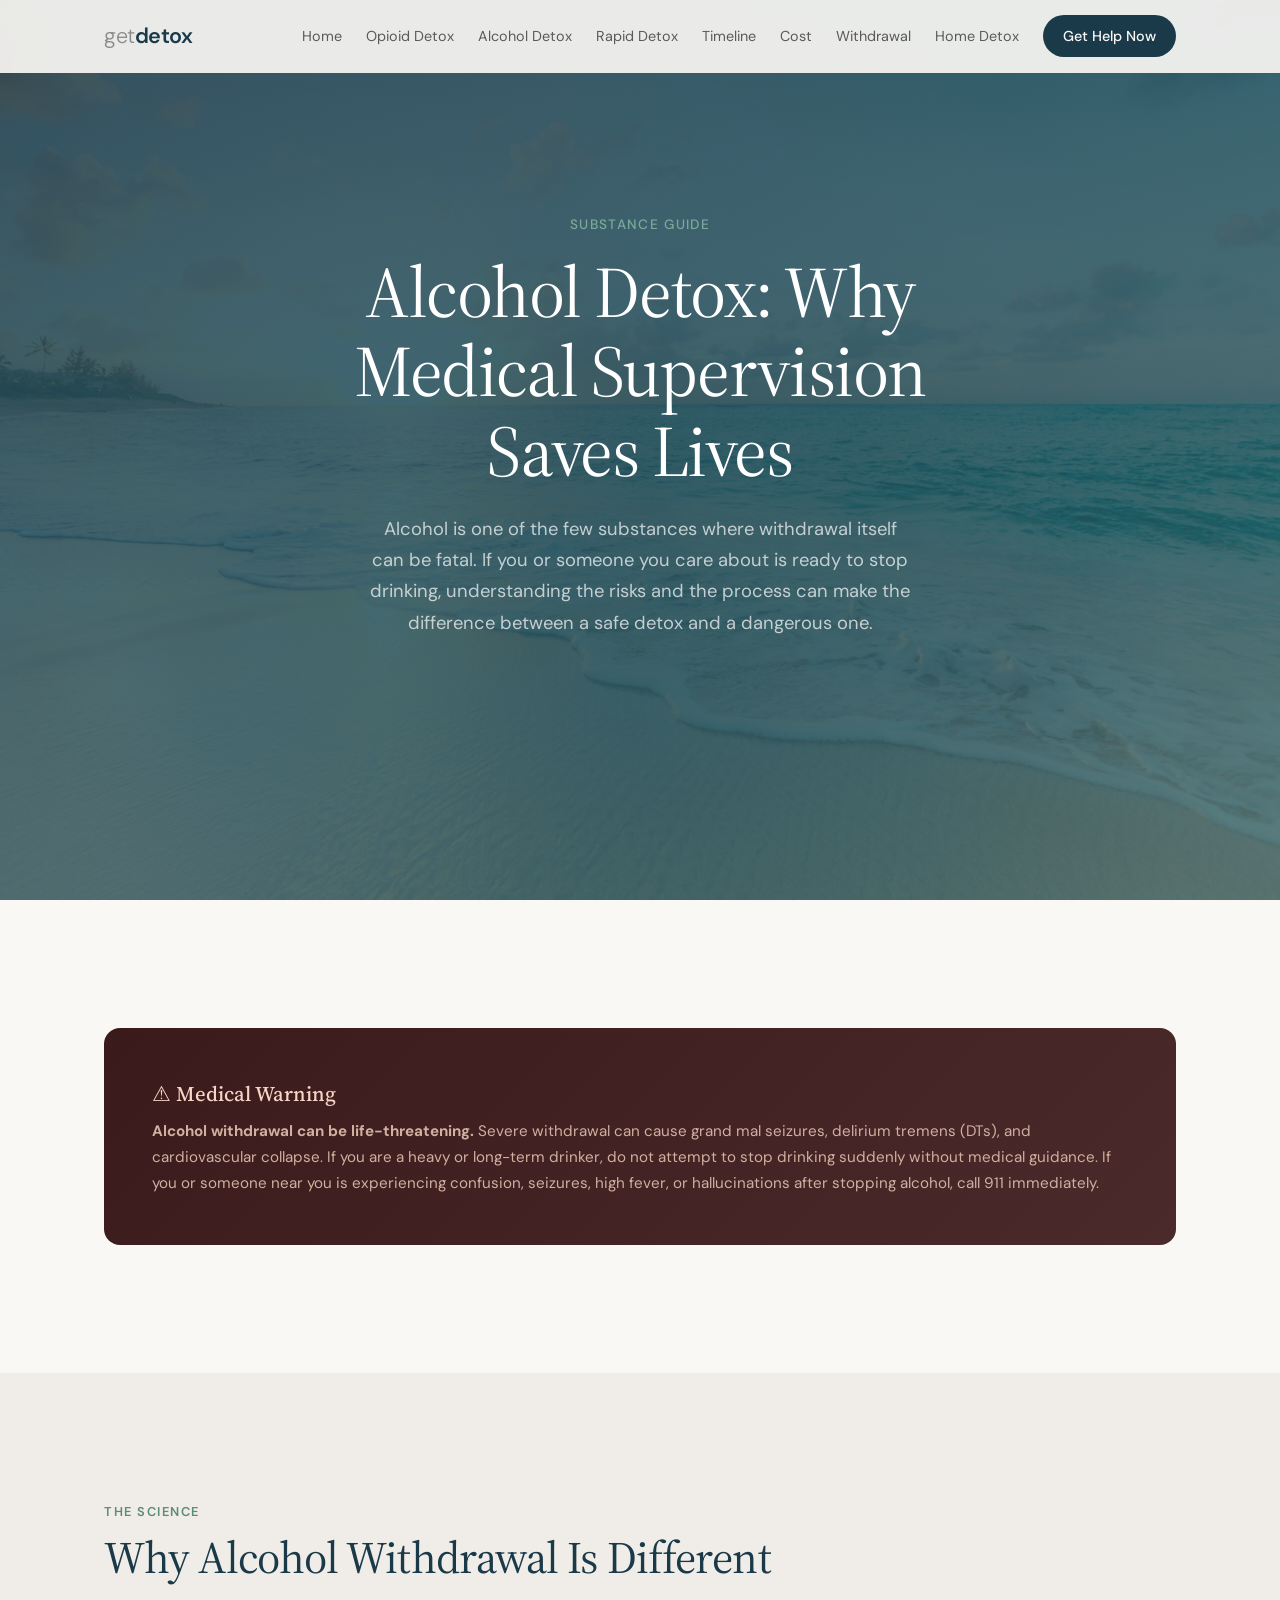
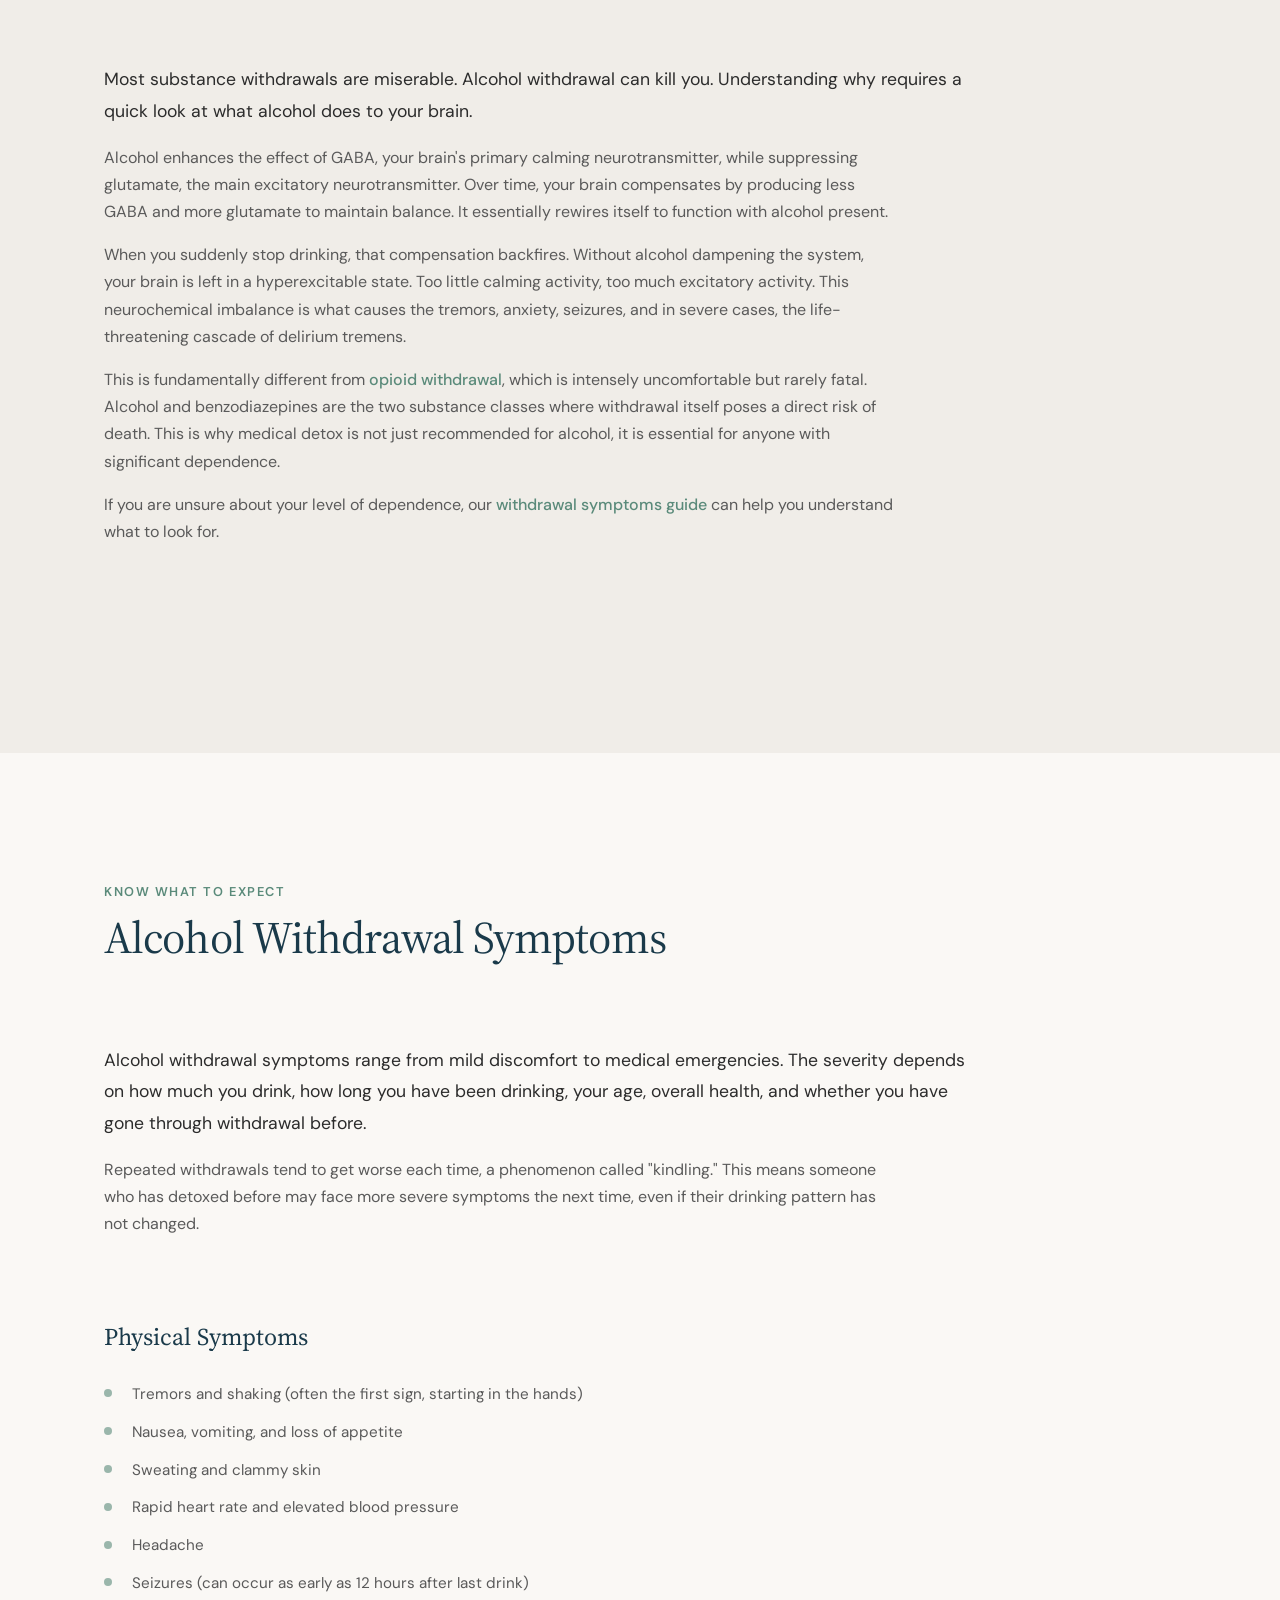
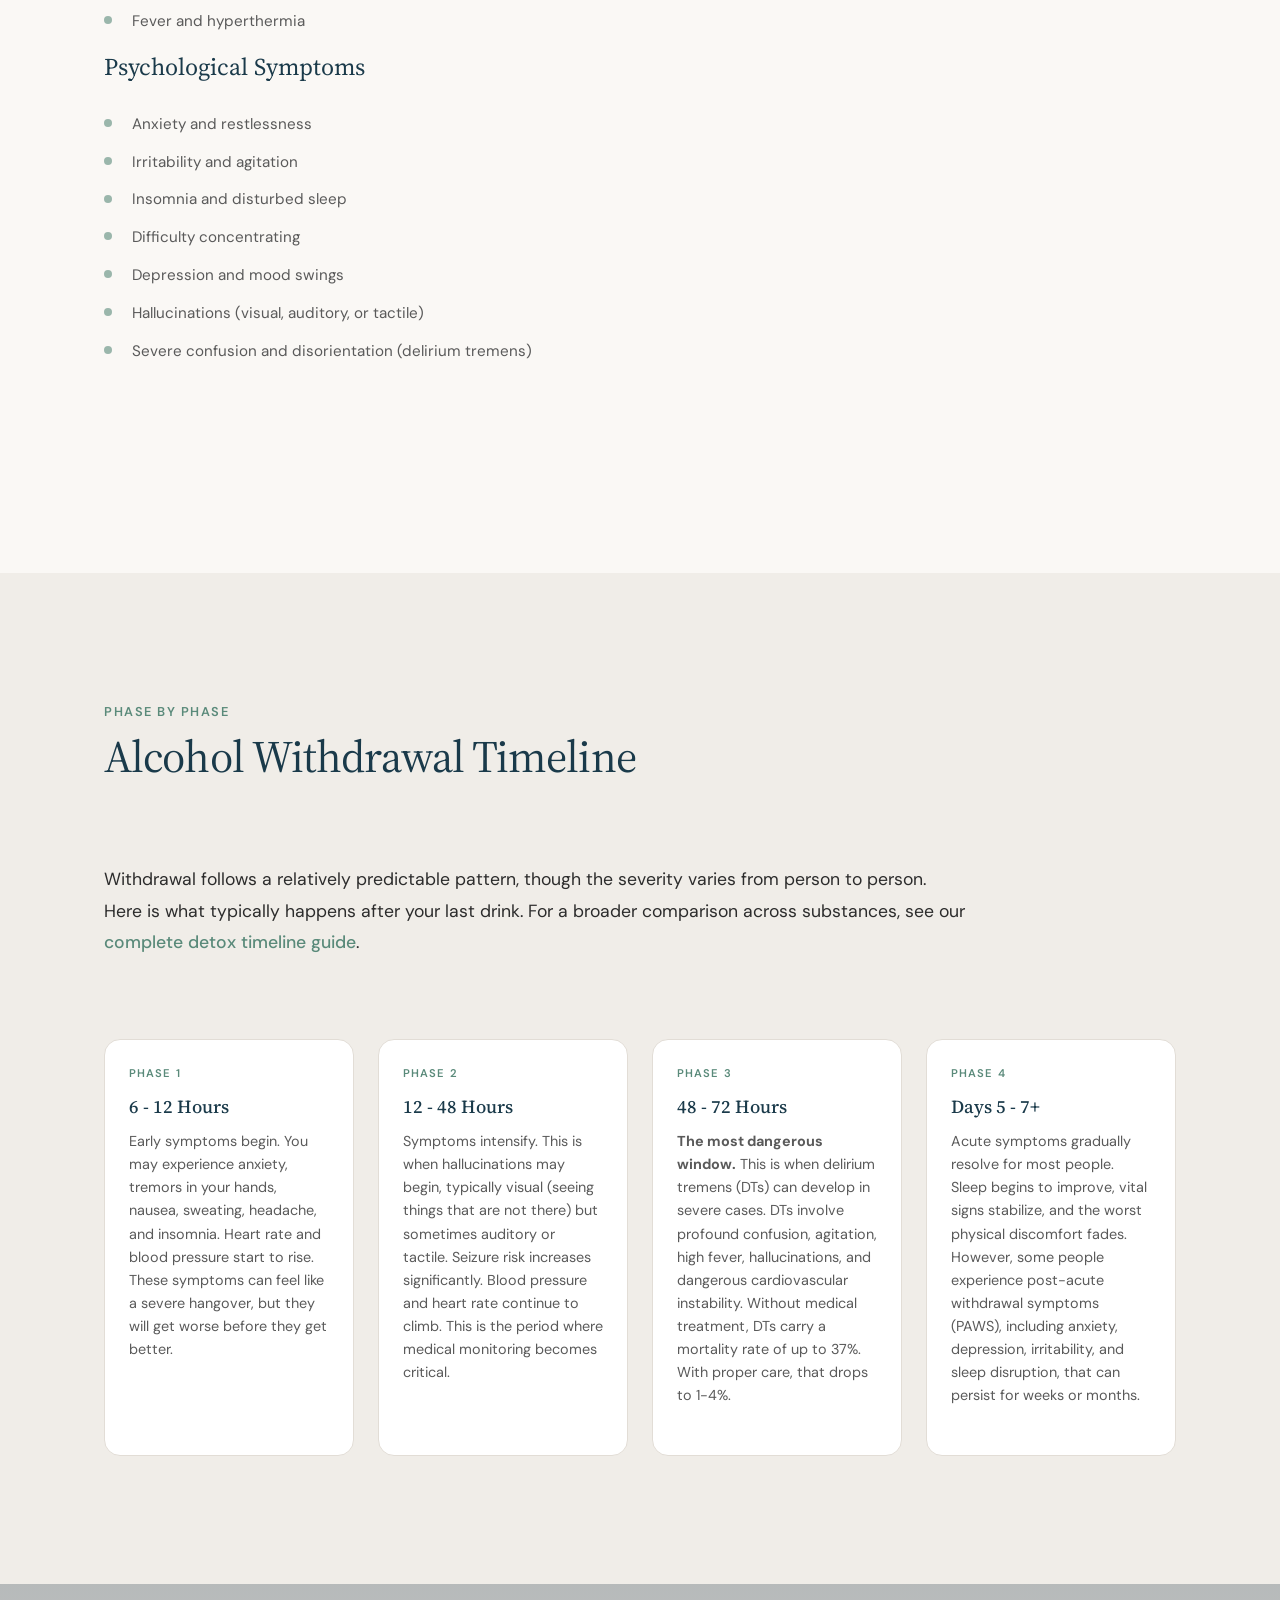
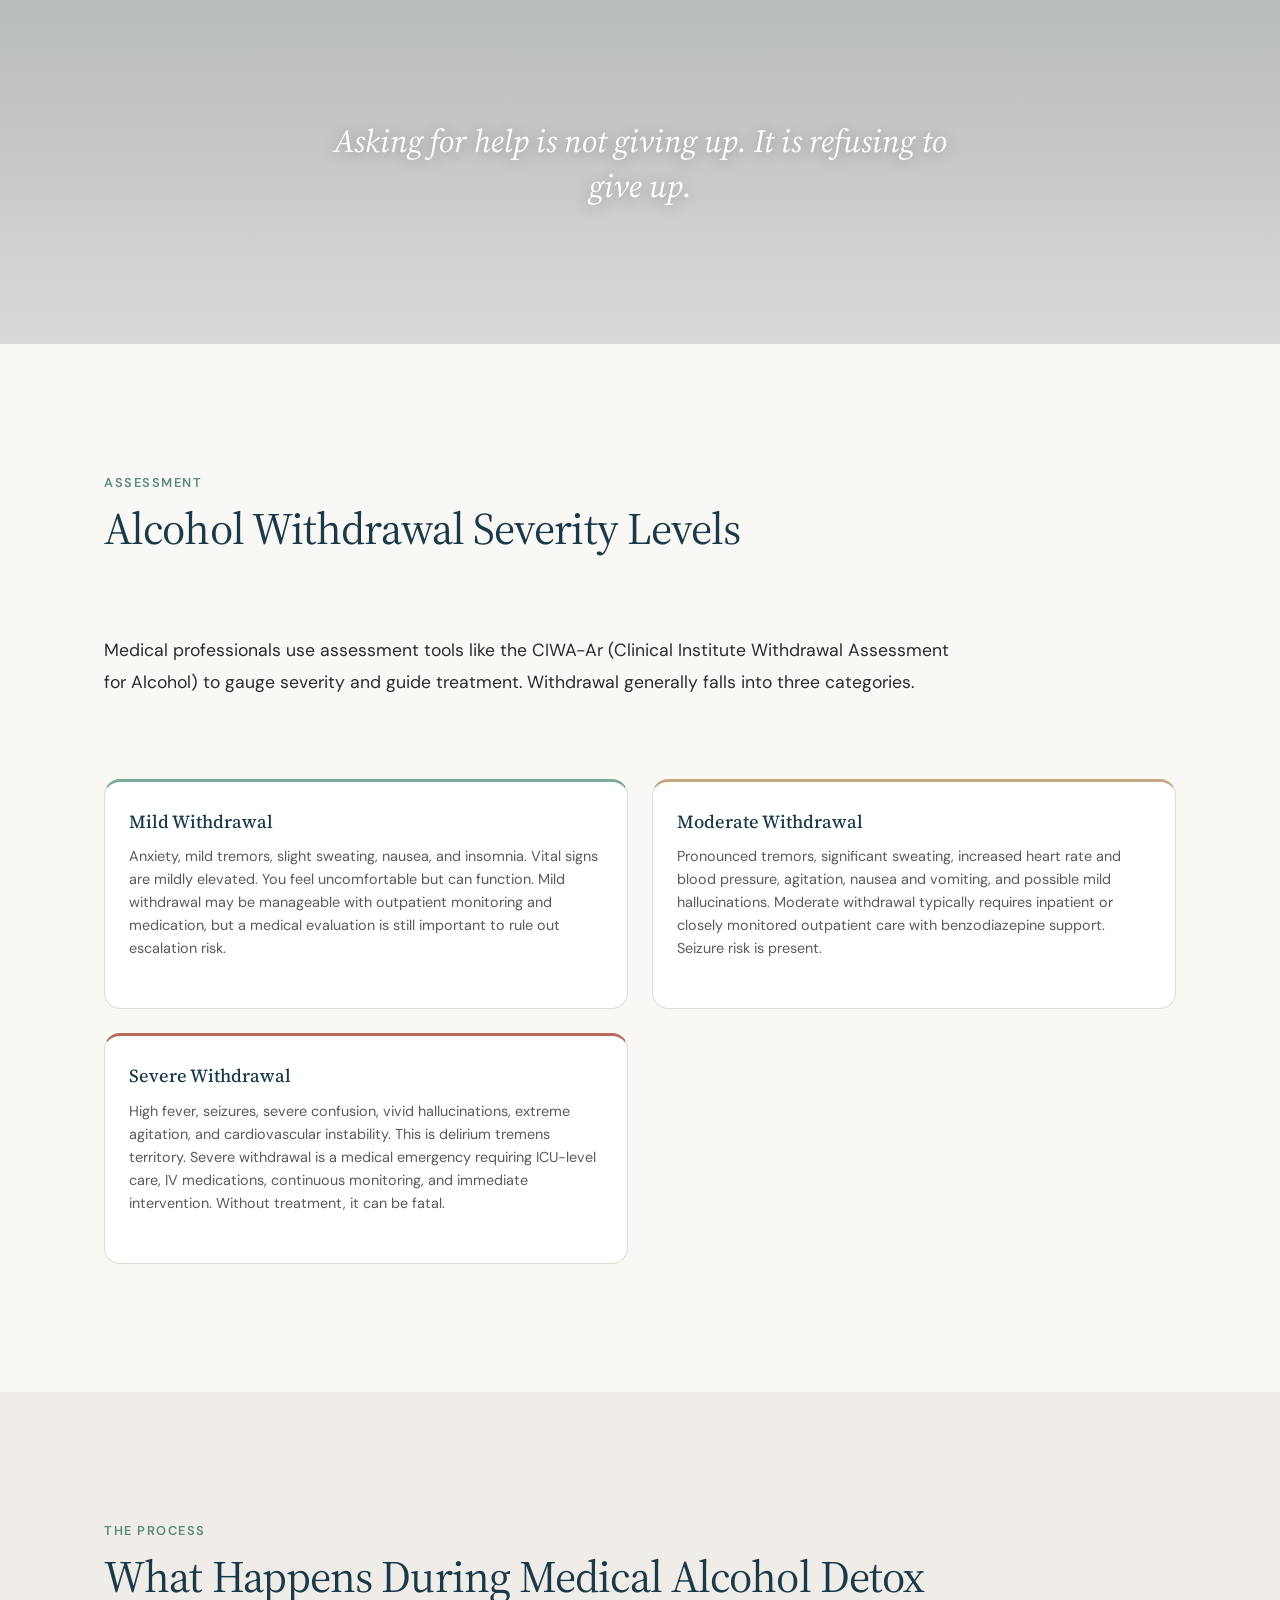
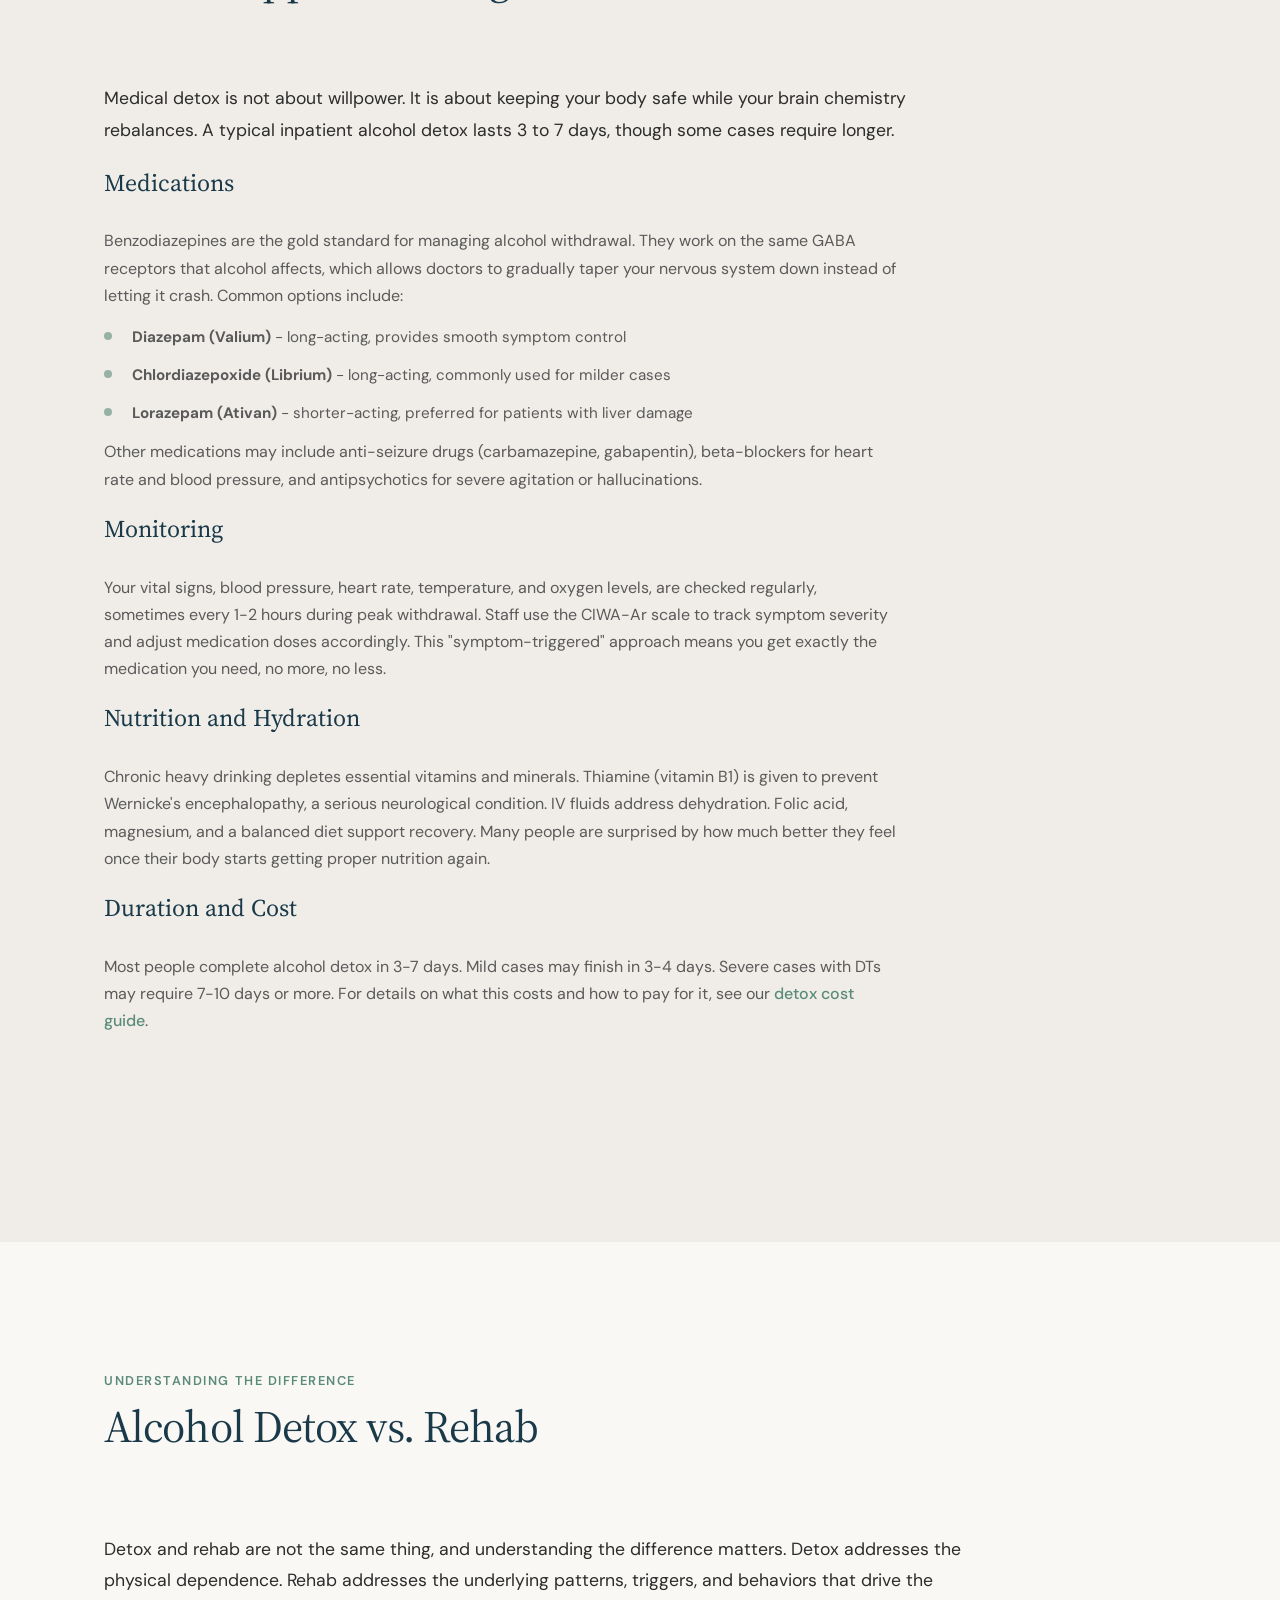
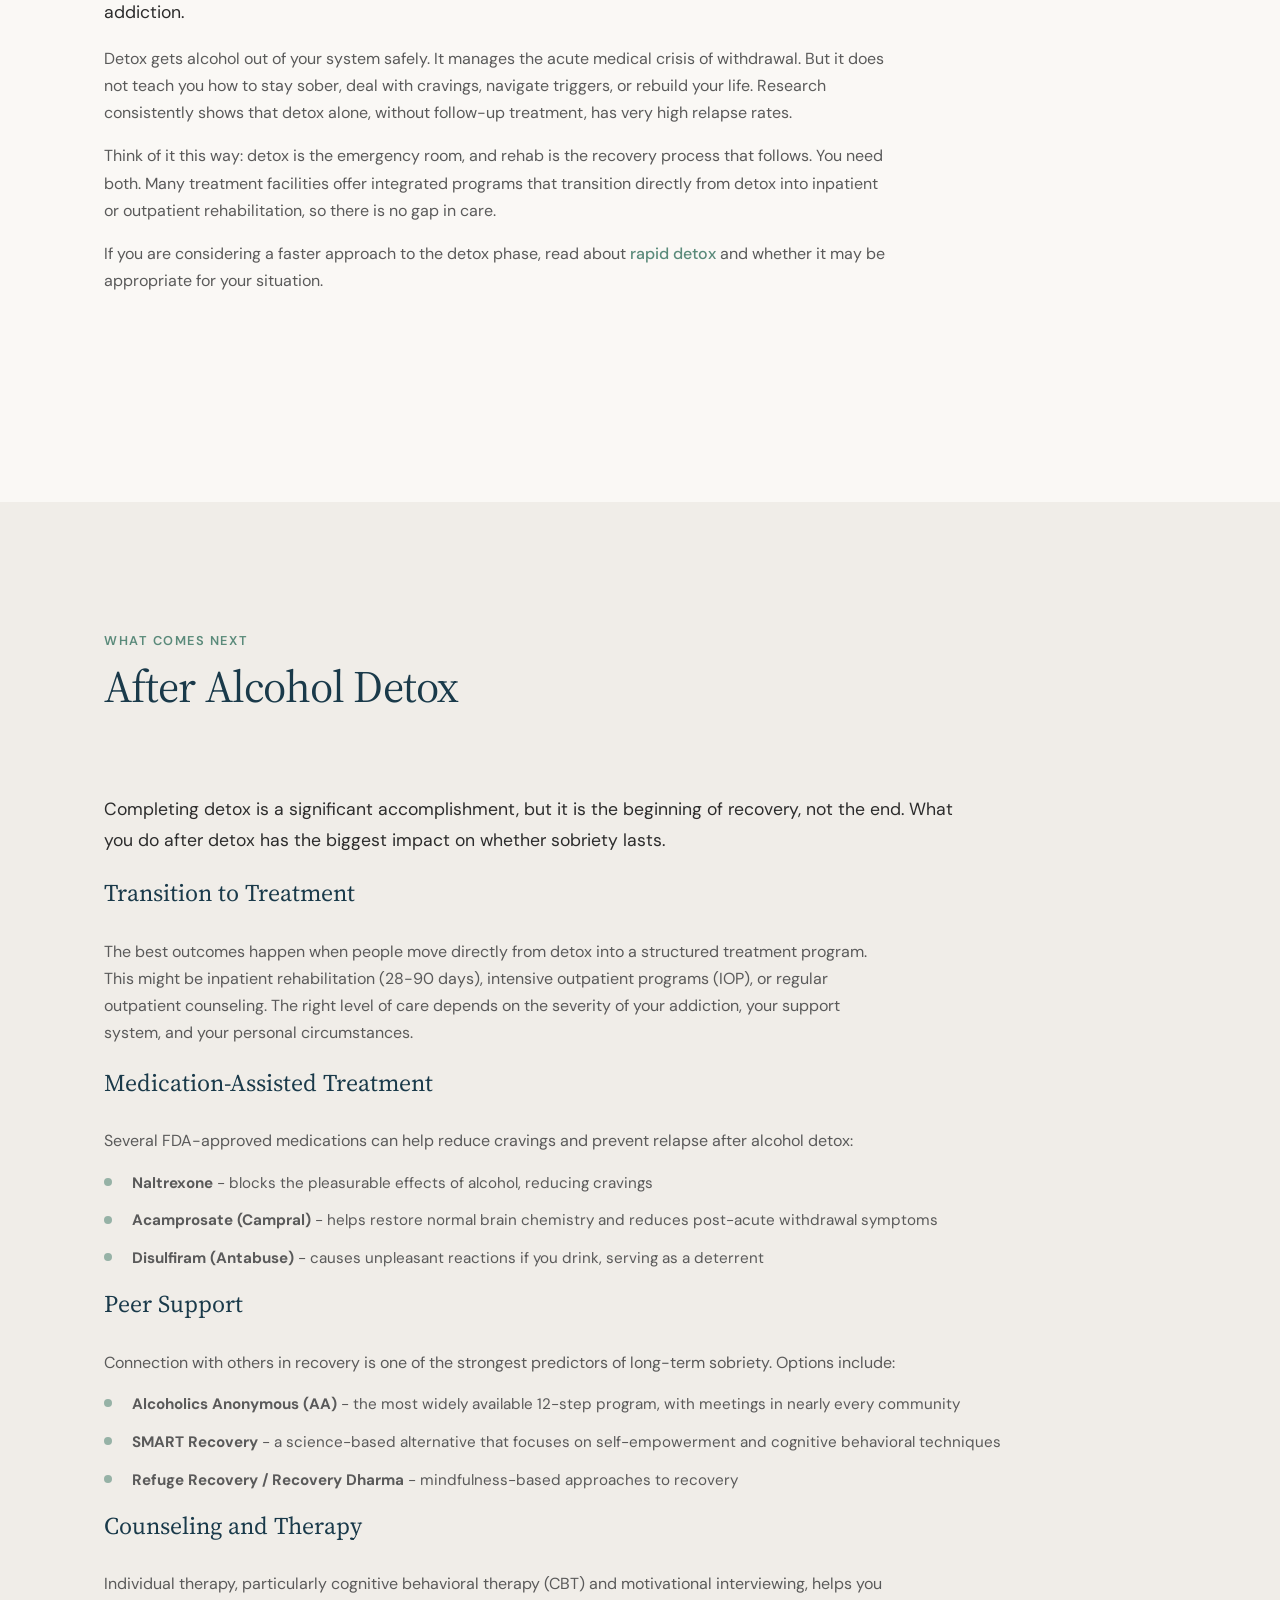
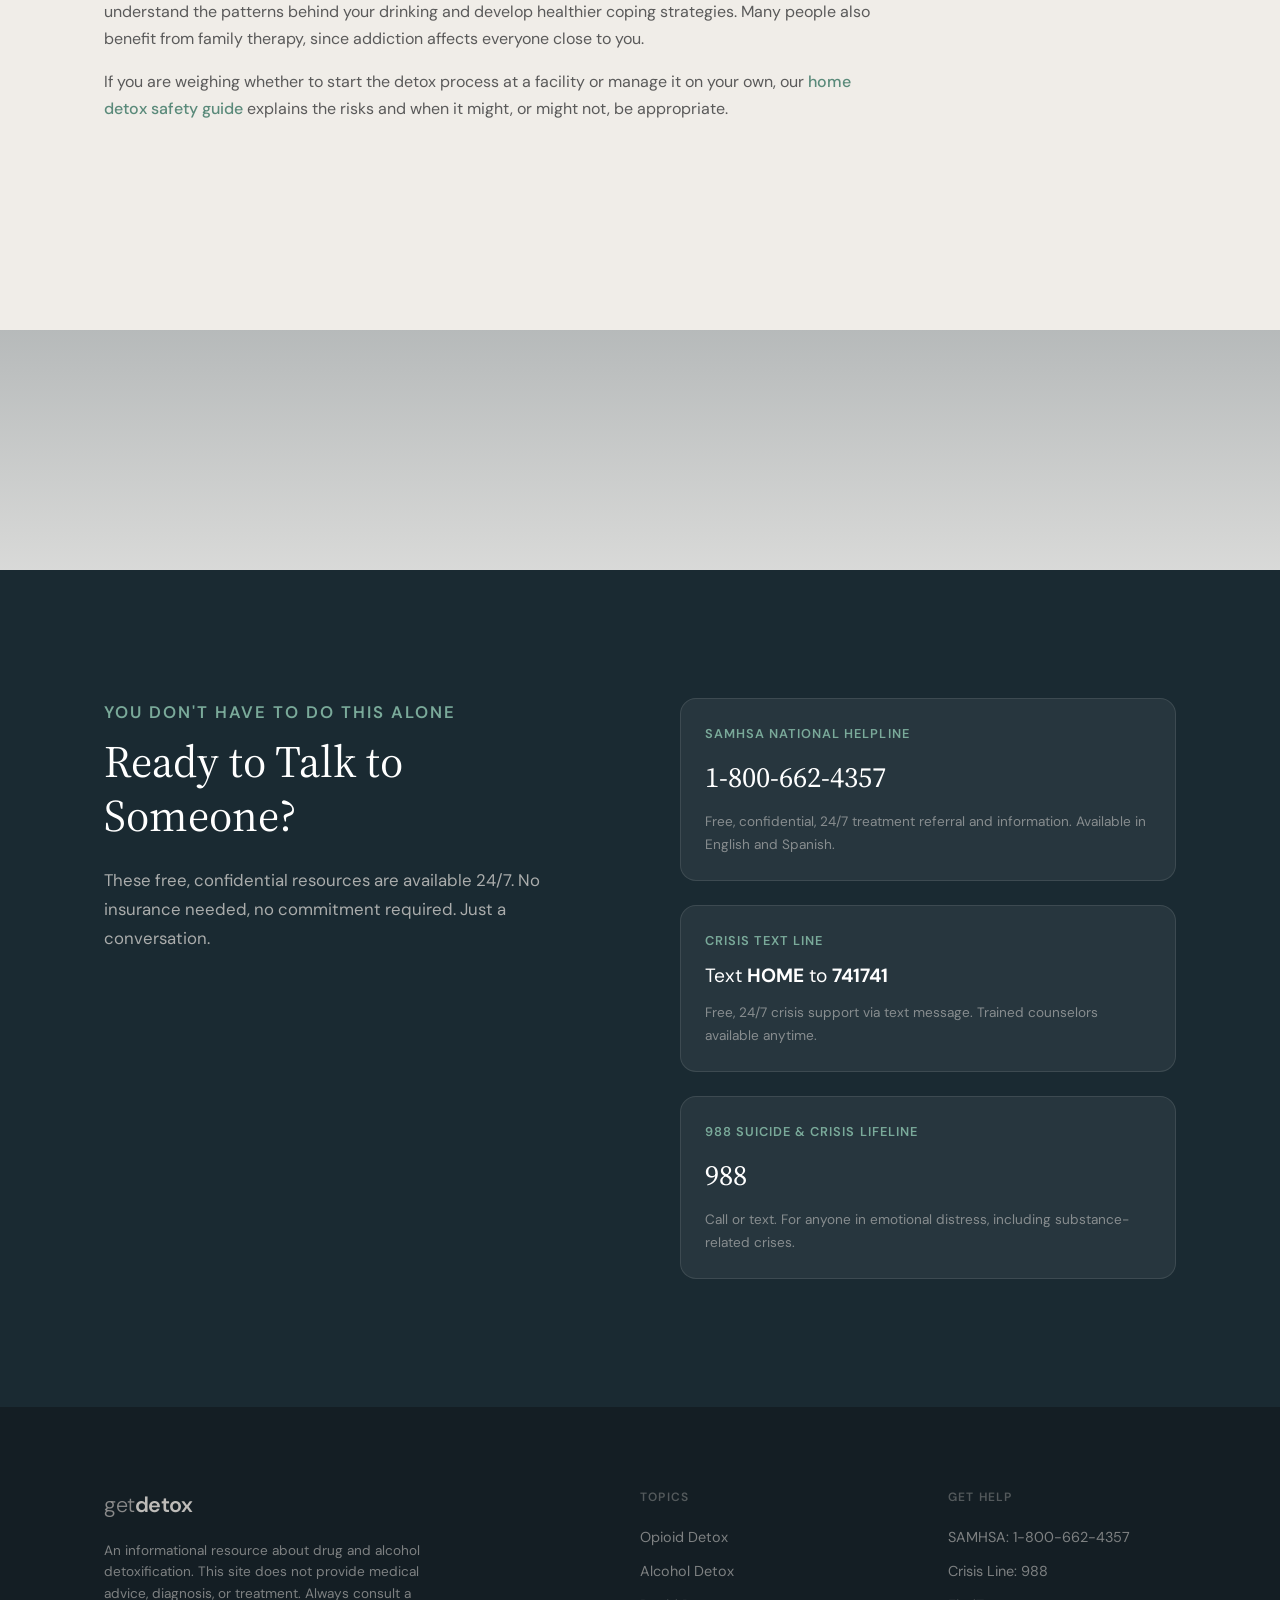
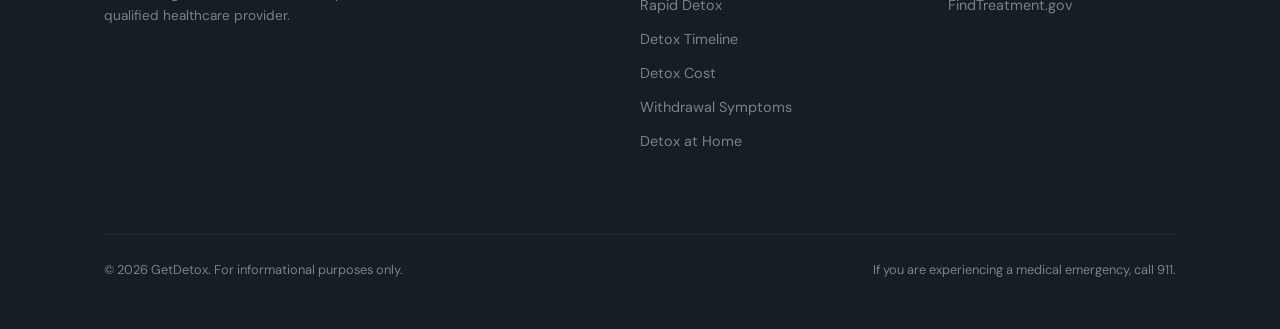
==== GetDetox/Website/alcohol-detox/index.html @ 88e233b2 "Multi-page SEO rebuild with hub-and-spoke architecture and imagery - Rebuilt as 8-page site: homepag" ====
<!DOCTYPE html>
<html lang="en">
<head>
  <meta charset="UTF-8">
  <meta name="viewport" content="width=device-width, initial-scale=1.0">

  <!-- Primary SEO -->
  <title>Alcohol Detox Guide - Withdrawal Symptoms, Timeline & Safe Treatment | GetDetox</title>
  <meta name="description" content="Alcohol withdrawal can be fatal. Learn about symptoms, the detox timeline, delirium tremens, medications used, and why medical supervision saves lives.">
  <meta name="keywords" content="alcohol detox, alcohol withdrawal, alcohol withdrawal symptoms, alcohol withdrawal timeline, delirium tremens, DTs, alcohol withdrawal seizures, medical alcohol detox, how to stop drinking safely, alcohol detox at home">
  <link rel="canonical" href="https://getdetox.com/alcohol-detox/">
  <meta name="robots" content="index, follow, max-snippet:-1, max-image-preview:large">
  <meta name="author" content="GetDetox">
  <meta name="theme-color" content="#1a3a4a">

  <!-- Open Graph / Facebook -->
  <meta property="og:type" content="website">
  <meta property="og:url" content="https://getdetox.com/alcohol-detox/">
  <meta property="og:title" content="Alcohol Detox Guide - Withdrawal Symptoms, Timeline & Safe Treatment">
  <meta property="og:description" content="Alcohol withdrawal can be fatal. Learn about symptoms, the detox timeline, delirium tremens, medications used, and why medical supervision saves lives.">
  <meta property="og:site_name" content="GetDetox">
  <meta property="og:locale" content="en_US">

  <!-- Twitter -->
  <meta name="twitter:card" content="summary_large_image">
  <meta name="twitter:title" content="Alcohol Detox Guide - Withdrawal Symptoms & Timeline | GetDetox">
  <meta name="twitter:description" content="Alcohol withdrawal can be fatal. Learn about symptoms, the detox timeline, delirium tremens, medications used, and why medical supervision saves lives.">

  <!-- Structured Data: MedicalWebPage -->
  <script type="application/ld+json">
  {
    "@context": "https://schema.org",
    "@type": "MedicalWebPage",
    "name": "Alcohol Detox Guide - Withdrawal Symptoms, Timeline & Safe Treatment",
    "url": "https://getdetox.com/alcohol-detox/",
    "description": "A comprehensive guide to alcohol detoxification, withdrawal symptoms, timeline, delirium tremens, medical protocols, and safe treatment options.",
    "lastReviewed": "2026-03-23",
    "about": {
      "@type": "MedicalCondition",
      "name": "Alcohol Withdrawal Syndrome",
      "associatedAnatomy": {
        "@type": "AnatomicalSystem",
        "name": "Central Nervous System"
      }
    },
    "publisher": {
      "@type": "Organization",
      "name": "GetDetox",
      "url": "https://getdetox.com"
    }
  }
  </script>

  <!-- Structured Data: FAQPage -->
  <script type="application/ld+json">
  {
    "@context": "https://schema.org",
    "@type": "FAQPage",
    "mainEntity": [
      {
        "@type": "Question",
        "name": "Can alcohol withdrawal kill you?",
        "acceptedAnswer": {
          "@type": "Answer",
          "text": "Yes. Alcohol withdrawal can be fatal. Severe withdrawal can cause seizures, delirium tremens (DTs), and cardiovascular collapse. Approximately 3-5% of people who develop delirium tremens die from it, even with treatment. This is why medical supervision during alcohol detox is strongly recommended, especially for heavy or long-term drinkers."
        }
      },
      {
        "@type": "Question",
        "name": "How long does alcohol withdrawal last?",
        "acceptedAnswer": {
          "@type": "Answer",
          "text": "Acute alcohol withdrawal typically lasts 5-7 days. Symptoms begin 6-12 hours after the last drink, peak between 48-72 hours, and gradually improve over the following days. However, some people experience post-acute withdrawal symptoms (PAWS) including anxiety, sleep problems, and mood instability for weeks or months after detox."
        }
      },
      {
        "@type": "Question",
        "name": "What is delirium tremens?",
        "acceptedAnswer": {
          "@type": "Answer",
          "text": "Delirium tremens (DTs) is the most severe form of alcohol withdrawal. It typically begins 48-72 hours after the last drink and involves vivid hallucinations, severe confusion, agitation, fever, seizures, and dangerous changes in heart rate and blood pressure. DTs are a medical emergency requiring immediate hospitalization. Risk factors include a long history of heavy drinking, previous episodes of DTs, and co-occurring medical conditions."
        }
      },
      {
        "@type": "Question",
        "name": "What medications are used in alcohol detox?",
        "acceptedAnswer": {
          "@type": "Answer",
          "text": "Benzodiazepines (such as diazepam, chlordiazepoxide, and lorazepam) are the primary medications used to manage alcohol withdrawal. They reduce the risk of seizures and ease anxiety and agitation. Other medications may include anti-seizure drugs like carbamazepine, beta-blockers for heart rate and blood pressure, thiamine (vitamin B1) to prevent Wernicke's encephalopathy, and IV fluids for dehydration."
        }
      },
      {
        "@type": "Question",
        "name": "Can you detox from alcohol at home?",
        "acceptedAnswer": {
          "@type": "Answer",
          "text": "Home detox from alcohol is risky and generally not recommended, especially for heavy or long-term drinkers. Alcohol withdrawal can cause life-threatening seizures and delirium tremens that require emergency medical intervention. If you have mild dependence and your doctor agrees, a medically monitored outpatient detox with regular check-ins may be possible. But if you have a history of severe withdrawal, seizures, or DTs, inpatient medical detox is the safest option."
        }
      },
      {
        "@type": "Question",
        "name": "What are the stages of alcohol withdrawal?",
        "acceptedAnswer": {
          "@type": "Answer",
          "text": "Alcohol withdrawal occurs in stages. Stage 1 (6-12 hours): anxiety, tremors, nausea, insomnia, and sweating. Stage 2 (12-48 hours): increased blood pressure and heart rate, confusion, mild hyperthermia, and possible hallucinations. Stage 3 (48-72 hours): risk of seizures and delirium tremens, the most dangerous period. Stage 4 (days 5-7+): gradual improvement, though some symptoms like anxiety and sleep disruption may persist for weeks."
        }
      }
    ]
  }
  </script>

  <!-- Structured Data: BreadcrumbList -->
  <script type="application/ld+json">
  {
    "@context": "https://schema.org",
    "@type": "BreadcrumbList",
    "itemListElement": [
      {
        "@type": "ListItem",
        "position": 1,
        "name": "Home",
        "item": "https://getdetox.com/"
      },
      {
        "@type": "ListItem",
        "position": 2,
        "name": "Alcohol Detox",
        "item": "https://getdetox.com/alcohol-detox/"
      }
    ]
  }
  </script>

  <link rel="preconnect" href="https://fonts.googleapis.com">
  <link rel="preconnect" href="https://fonts.gstatic.com" crossorigin>
  <link href="https://fonts.googleapis.com/css2?family=DM+Sans:ital,opsz,wght@0,9..40,300..700;1,9..40,300..700&family=Source+Serif+4:ital,opsz,wght@0,8..60,300..700;1,8..60,300..700&display=swap" rel="stylesheet">
  <link rel="stylesheet" href="../styles.css">
</head>
<body>

  <!-- Navigation -->
  <nav class="nav" id="nav">
    <div class="nav-inner">
      <a href="/" class="nav-logo">get<span>detox</span></a>
      <button class="nav-toggle" id="navToggle" aria-label="Toggle menu">
        <span></span><span></span><span></span>
      </button>
      <div class="nav-links" id="navLinks">
        <a href="/">Home</a>
        <a href="/opioid-detox/">Opioid Detox</a>
        <a href="/alcohol-detox/">Alcohol Detox</a>
        <a href="/rapid-detox/">Rapid Detox</a>
        <a href="/detox-timeline/">Timeline</a>
        <a href="/detox-cost/">Cost</a>
        <a href="/withdrawal-symptoms/">Withdrawal</a>
        <a href="/detox-at-home/">Home Detox</a>
        <a href="#help" class="nav-cta">Get Help Now</a>
      </div>
    </div>
  </nav>

  <main>

  <!-- Page Header -->
  <section class="hero" id="hero" style="background-image: url('../images/calm-water.jpg'); background-size: cover; background-position: center; position: relative; overflow: hidden;">
    <div style="position: absolute; inset: 0; background: linear-gradient(160deg, rgba(26, 58, 74, 0.85) 0%, rgba(30, 74, 90, 0.78) 40%, rgba(42, 90, 90, 0.72) 100%);"></div>
    <div class="hero-content" style="position: relative; z-index: 1;">
      <p class="hero-tag">Substance Guide</p>
      <h1>Alcohol Detox: Why Medical Supervision Saves Lives</h1>
      <p class="hero-sub">Alcohol is one of the few substances where withdrawal itself can be fatal. If you or someone you care about is ready to stop drinking, understanding the risks and the process can make the difference between a safe detox and a dangerous one.</p>
    </div>
  </section>

  <!-- Warning Banner -->
  <section class="section">
    <div class="container">
      <div class="warning-banner">
        <h3>&#9888; Medical Warning</h3>
        <p><strong>Alcohol withdrawal can be life-threatening.</strong> Severe withdrawal can cause grand mal seizures, delirium tremens (DTs), and cardiovascular collapse. If you are a heavy or long-term drinker, do not attempt to stop drinking suddenly without medical guidance. If you or someone near you is experiencing confusion, seizures, high fever, or hallucinations after stopping alcohol, call 911 immediately.</p>
      </div>
    </div>
  </section>

  <!-- Why Alcohol Withdrawal Is Different -->
  <section class="section section-alt">
    <div class="container">
      <div class="section-header">
        <p class="section-tag">The Science</p>
        <h2>Why Alcohol Withdrawal Is Different</h2>
      </div>
      <div class="content-block">
        <p class="lead">Most substance withdrawals are miserable. Alcohol withdrawal can kill you. Understanding why requires a quick look at what alcohol does to your brain.</p>
        <p>Alcohol enhances the effect of GABA, your brain's primary calming neurotransmitter, while suppressing glutamate, the main excitatory neurotransmitter. Over time, your brain compensates by producing less GABA and more glutamate to maintain balance. It essentially rewires itself to function with alcohol present.</p>
        <p>When you suddenly stop drinking, that compensation backfires. Without alcohol dampening the system, your brain is left in a hyperexcitable state. Too little calming activity, too much excitatory activity. This neurochemical imbalance is what causes the tremors, anxiety, seizures, and in severe cases, the life-threatening cascade of delirium tremens.</p>
        <p>This is fundamentally different from <a href="/opioid-detox/" style="color: var(--color-accent); font-weight: 500;">opioid withdrawal</a>, which is intensely uncomfortable but rarely fatal. Alcohol and benzodiazepines are the two substance classes where withdrawal itself poses a direct risk of death. This is why medical detox is not just recommended for alcohol, it is essential for anyone with significant dependence.</p>
        <p>If you are unsure about your level of dependence, our <a href="/withdrawal-symptoms/" style="color: var(--color-accent); font-weight: 500;">withdrawal symptoms guide</a> can help you understand what to look for.</p>
      </div>
    </div>
  </section>

  <!-- Alcohol Withdrawal Symptoms -->
  <section class="section">
    <div class="container">
      <div class="section-header">
        <p class="section-tag">Know What to Expect</p>
        <h2>Alcohol Withdrawal Symptoms</h2>
      </div>
      <div class="content-block">
        <p class="lead">Alcohol withdrawal symptoms range from mild discomfort to medical emergencies. The severity depends on how much you drink, how long you have been drinking, your age, overall health, and whether you have gone through withdrawal before.</p>
        <p>Repeated withdrawals tend to get worse each time, a phenomenon called "kindling." This means someone who has detoxed before may face more severe symptoms the next time, even if their drinking pattern has not changed.</p>
      </div>
      <div class="content-block">
        <h3>Physical Symptoms</h3>
        <ul class="check-list">
          <li>Tremors and shaking (often the first sign, starting in the hands)</li>
          <li>Nausea, vomiting, and loss of appetite</li>
          <li>Sweating and clammy skin</li>
          <li>Rapid heart rate and elevated blood pressure</li>
          <li>Headache</li>
          <li>Seizures (can occur as early as 12 hours after last drink)</li>
          <li>Fever and hyperthermia</li>
        </ul>
        <h3>Psychological Symptoms</h3>
        <ul class="check-list">
          <li>Anxiety and restlessness</li>
          <li>Irritability and agitation</li>
          <li>Insomnia and disturbed sleep</li>
          <li>Difficulty concentrating</li>
          <li>Depression and mood swings</li>
          <li>Hallucinations (visual, auditory, or tactile)</li>
          <li>Severe confusion and disorientation (delirium tremens)</li>
        </ul>
      </div>
    </div>
  </section>

  <!-- Alcohol Withdrawal Timeline -->
  <section class="section section-alt">
    <div class="container">
      <div class="section-header">
        <p class="section-tag">Phase by Phase</p>
        <h2>Alcohol Withdrawal Timeline</h2>
      </div>
      <div class="content-block">
        <p class="lead">Withdrawal follows a relatively predictable pattern, though the severity varies from person to person. Here is what typically happens after your last drink. For a broader comparison across substances, see our <a href="/detox-timeline/" style="color: var(--color-accent); font-weight: 500;">complete detox timeline guide</a>.</p>
      </div>
      <div class="timeline-grid">
        <div class="card">
          <div class="card-label">Phase 1</div>
          <h4>6 - 12 Hours</h4>
          <p>Early symptoms begin. You may experience anxiety, tremors in your hands, nausea, sweating, headache, and insomnia. Heart rate and blood pressure start to rise. These symptoms can feel like a severe hangover, but they will get worse before they get better.</p>
        </div>
        <div class="card">
          <div class="card-label">Phase 2</div>
          <h4>12 - 48 Hours</h4>
          <p>Symptoms intensify. This is when hallucinations may begin, typically visual (seeing things that are not there) but sometimes auditory or tactile. Seizure risk increases significantly. Blood pressure and heart rate continue to climb. This is the period where medical monitoring becomes critical.</p>
        </div>
        <div class="card">
          <div class="card-label">Phase 3</div>
          <h4>48 - 72 Hours</h4>
          <p><strong>The most dangerous window.</strong> This is when delirium tremens (DTs) can develop in severe cases. DTs involve profound confusion, agitation, high fever, hallucinations, and dangerous cardiovascular instability. Without medical treatment, DTs carry a mortality rate of up to 37%. With proper care, that drops to 1-4%.</p>
        </div>
        <div class="card">
          <div class="card-label">Phase 4</div>
          <h4>Days 5 - 7+</h4>
          <p>Acute symptoms gradually resolve for most people. Sleep begins to improve, vital signs stabilize, and the worst physical discomfort fades. However, some people experience post-acute withdrawal symptoms (PAWS), including anxiety, depression, irritability, and sleep disruption, that can persist for weeks or months.</p>
        </div>
      </div>
    </div>
  </section>

  <!-- Visual Break -->
  <div class="image-break" style="background-image: url('../images/mountain-view.jpg');">
    <div class="image-break-content">
      <blockquote>Asking for help is not giving up. It is refusing to give up.</blockquote>
    </div>
  </div>

  <!-- Alcohol Withdrawal Severity Levels -->
  <section class="section">
    <div class="container">
      <div class="section-header">
        <p class="section-tag">Assessment</p>
        <h2>Alcohol Withdrawal Severity Levels</h2>
      </div>
      <div class="content-block">
        <p class="lead">Medical professionals use assessment tools like the CIWA-Ar (Clinical Institute Withdrawal Assessment for Alcohol) to gauge severity and guide treatment. Withdrawal generally falls into three categories.</p>
      </div>
      <div class="card-grid">
        <div class="card card-mild">
          <h4>Mild Withdrawal</h4>
          <p>Anxiety, mild tremors, slight sweating, nausea, and insomnia. Vital signs are mildly elevated. You feel uncomfortable but can function. Mild withdrawal may be manageable with outpatient monitoring and medication, but a medical evaluation is still important to rule out escalation risk.</p>
        </div>
        <div class="card card-moderate">
          <h4>Moderate Withdrawal</h4>
          <p>Pronounced tremors, significant sweating, increased heart rate and blood pressure, agitation, nausea and vomiting, and possible mild hallucinations. Moderate withdrawal typically requires inpatient or closely monitored outpatient care with benzodiazepine support. Seizure risk is present.</p>
        </div>
        <div class="card card-severe">
          <h4>Severe Withdrawal</h4>
          <p>High fever, seizures, severe confusion, vivid hallucinations, extreme agitation, and cardiovascular instability. This is delirium tremens territory. Severe withdrawal is a medical emergency requiring ICU-level care, IV medications, continuous monitoring, and immediate intervention. Without treatment, it can be fatal.</p>
        </div>
      </div>
    </div>
  </section>

  <!-- What Happens During Medical Alcohol Detox -->
  <section class="section section-alt">
    <div class="container">
      <div class="section-header">
        <p class="section-tag">The Process</p>
        <h2>What Happens During Medical Alcohol Detox</h2>
      </div>
      <div class="content-block">
        <p class="lead">Medical detox is not about willpower. It is about keeping your body safe while your brain chemistry rebalances. A typical inpatient alcohol detox lasts 3 to 7 days, though some cases require longer.</p>

        <h3>Medications</h3>
        <p>Benzodiazepines are the gold standard for managing alcohol withdrawal. They work on the same GABA receptors that alcohol affects, which allows doctors to gradually taper your nervous system down instead of letting it crash. Common options include:</p>
        <ul class="check-list">
          <li><strong>Diazepam (Valium)</strong> - long-acting, provides smooth symptom control</li>
          <li><strong>Chlordiazepoxide (Librium)</strong> - long-acting, commonly used for milder cases</li>
          <li><strong>Lorazepam (Ativan)</strong> - shorter-acting, preferred for patients with liver damage</li>
        </ul>
        <p>Other medications may include anti-seizure drugs (carbamazepine, gabapentin), beta-blockers for heart rate and blood pressure, and antipsychotics for severe agitation or hallucinations.</p>

        <h3>Monitoring</h3>
        <p>Your vital signs, blood pressure, heart rate, temperature, and oxygen levels, are checked regularly, sometimes every 1-2 hours during peak withdrawal. Staff use the CIWA-Ar scale to track symptom severity and adjust medication doses accordingly. This "symptom-triggered" approach means you get exactly the medication you need, no more, no less.</p>

        <h3>Nutrition and Hydration</h3>
        <p>Chronic heavy drinking depletes essential vitamins and minerals. Thiamine (vitamin B1) is given to prevent Wernicke's encephalopathy, a serious neurological condition. IV fluids address dehydration. Folic acid, magnesium, and a balanced diet support recovery. Many people are surprised by how much better they feel once their body starts getting proper nutrition again.</p>

        <h3>Duration and Cost</h3>
        <p>Most people complete alcohol detox in 3-7 days. Mild cases may finish in 3-4 days. Severe cases with DTs may require 7-10 days or more. For details on what this costs and how to pay for it, see our <a href="/detox-cost/" style="color: var(--color-accent); font-weight: 500;">detox cost guide</a>.</p>
      </div>
    </div>
  </section>

  <!-- Alcohol Detox vs. Rehab -->
  <section class="section">
    <div class="container">
      <div class="section-header">
        <p class="section-tag">Understanding the Difference</p>
        <h2>Alcohol Detox vs. Rehab</h2>
      </div>
      <div class="content-block">
        <p class="lead">Detox and rehab are not the same thing, and understanding the difference matters. Detox addresses the physical dependence. Rehab addresses the underlying patterns, triggers, and behaviors that drive the addiction.</p>
        <p>Detox gets alcohol out of your system safely. It manages the acute medical crisis of withdrawal. But it does not teach you how to stay sober, deal with cravings, navigate triggers, or rebuild your life. Research consistently shows that detox alone, without follow-up treatment, has very high relapse rates.</p>
        <p>Think of it this way: detox is the emergency room, and rehab is the recovery process that follows. You need both. Many treatment facilities offer integrated programs that transition directly from detox into inpatient or outpatient rehabilitation, so there is no gap in care.</p>
        <p>If you are considering a faster approach to the detox phase, read about <a href="/rapid-detox/" style="color: var(--color-accent); font-weight: 500;">rapid detox</a> and whether it may be appropriate for your situation.</p>
      </div>
    </div>
  </section>

  <!-- After Alcohol Detox -->
  <section class="section section-alt">
    <div class="container">
      <div class="section-header">
        <p class="section-tag">What Comes Next</p>
        <h2>After Alcohol Detox</h2>
      </div>
      <div class="content-block">
        <p class="lead">Completing detox is a significant accomplishment, but it is the beginning of recovery, not the end. What you do after detox has the biggest impact on whether sobriety lasts.</p>

        <h3>Transition to Treatment</h3>
        <p>The best outcomes happen when people move directly from detox into a structured treatment program. This might be inpatient rehabilitation (28-90 days), intensive outpatient programs (IOP), or regular outpatient counseling. The right level of care depends on the severity of your addiction, your support system, and your personal circumstances.</p>

        <h3>Medication-Assisted Treatment</h3>
        <p>Several FDA-approved medications can help reduce cravings and prevent relapse after alcohol detox:</p>
        <ul class="check-list">
          <li><strong>Naltrexone</strong> - blocks the pleasurable effects of alcohol, reducing cravings</li>
          <li><strong>Acamprosate (Campral)</strong> - helps restore normal brain chemistry and reduces post-acute withdrawal symptoms</li>
          <li><strong>Disulfiram (Antabuse)</strong> - causes unpleasant reactions if you drink, serving as a deterrent</li>
        </ul>

        <h3>Peer Support</h3>
        <p>Connection with others in recovery is one of the strongest predictors of long-term sobriety. Options include:</p>
        <ul class="check-list">
          <li><strong>Alcoholics Anonymous (AA)</strong> - the most widely available 12-step program, with meetings in nearly every community</li>
          <li><strong>SMART Recovery</strong> - a science-based alternative that focuses on self-empowerment and cognitive behavioral techniques</li>
          <li><strong>Refuge Recovery / Recovery Dharma</strong> - mindfulness-based approaches to recovery</li>
        </ul>

        <h3>Counseling and Therapy</h3>
        <p>Individual therapy, particularly cognitive behavioral therapy (CBT) and motivational interviewing, helps you understand the patterns behind your drinking and develop healthier coping strategies. Many people also benefit from family therapy, since addiction affects everyone close to you.</p>

        <p>If you are weighing whether to start the detox process at a facility or manage it on your own, our <a href="/detox-at-home/" style="color: var(--color-accent); font-weight: 500;">home detox safety guide</a> explains the risks and when it might, or might not, be appropriate.</p>
      </div>
    </div>
  </section>

  <!-- Visual Break -->
  <div class="image-break image-break-sm" style="background-image: url('../images/hands.jpg');"></div>

  <!-- Get Help -->
  <section class="section section-dark" id="help">
    <div class="container">
      <div class="help-grid">
        <div class="help-content">
          <p class="section-tag">You Don't Have to Do This Alone</p>
          <h2>Ready to Talk to Someone?</h2>
          <p>These free, confidential resources are available 24/7. No insurance needed, no commitment required. Just a conversation.</p>
        </div>
        <div class="help-cards">
          <div class="help-card">
            <h3>SAMHSA National Helpline</h3>
            <a href="tel:18006624357" class="help-phone">1-800-662-4357</a>
            <p>Free, confidential, 24/7 treatment referral and information. Available in English and Spanish.</p>
          </div>
          <div class="help-card">
            <h3>Crisis Text Line</h3>
            <p class="help-action">Text <strong>HOME</strong> to <strong>741741</strong></p>
            <p>Free, 24/7 crisis support via text message. Trained counselors available anytime.</p>
          </div>
          <div class="help-card">
            <h3>988 Suicide &amp; Crisis Lifeline</h3>
            <a href="tel:988" class="help-phone">988</a>
            <p>Call or text. For anyone in emotional distress, including substance-related crises.</p>
          </div>
        </div>
      </div>
    </div>
  </section>

  </main>

  <!-- Footer -->
  <footer class="footer">
    <div class="container">
      <div class="footer-inner">
        <div class="footer-brand">
          <a href="/" class="nav-logo">get<span>detox</span></a>
          <p>An informational resource about drug and alcohol detoxification. This site does not provide medical advice, diagnosis, or treatment. Always consult a qualified healthcare provider.</p>
        </div>
        <div class="footer-links">
          <h4>Topics</h4>
          <a href="/opioid-detox/">Opioid Detox</a>
          <a href="/alcohol-detox/">Alcohol Detox</a>
          <a href="/rapid-detox/">Rapid Detox</a>
          <a href="/detox-timeline/">Detox Timeline</a>
          <a href="/detox-cost/">Detox Cost</a>
          <a href="/withdrawal-symptoms/">Withdrawal Symptoms</a>
          <a href="/detox-at-home/">Detox at Home</a>
        </div>
        <div class="footer-links">
          <h4>Get Help</h4>
          <a href="tel:18006624357">SAMHSA: 1-800-662-4357</a>
          <a href="tel:988">Crisis Line: 988</a>
          <a href="https://findtreatment.gov" target="_blank" rel="noopener">FindTreatment.gov</a>
        </div>
      </div>
      <div class="footer-bottom">
        <p>&copy; 2026 GetDetox. For informational purposes only.</p>
        <p>If you are experiencing a medical emergency, call 911.</p>
      </div>
    </div>
  </footer>

  <script src="../script.js"></script>
</body>
</html>
---- GetDetox/Website/styles.css ----
/* ========================================
   GetDetox - Styles
   ======================================== */

:root {
  --color-primary: #1a3a4a;
  --color-primary-light: #245266;
  --color-accent: #5a8a7a;
  --color-accent-light: #7aaa9a;
  --color-warm: #c4a882;
  --color-warm-light: #dbc4a8;
  --color-bg: #faf8f5;
  --color-bg-alt: #f0ede8;
  --color-surface: #ffffff;
  --color-text: #2c2c2c;
  --color-text-light: #5a5a5a;
  --color-text-muted: #8a8a8a;
  --color-border: #e2ddd6;
  --color-dark-bg: #1a2a32;
  --color-dark-text: #e8e4df;

  --font-body: 'DM Sans', -apple-system, BlinkMacSystemFont, sans-serif;
  --font-display: 'Source Serif 4', Georgia, serif;

  --space-xs: 0.5rem;
  --space-sm: 1rem;
  --space-md: 1.5rem;
  --space-lg: 3rem;
  --space-xl: 5rem;
  --space-2xl: 8rem;

  --radius: 8px;
  --radius-lg: 16px;
  --transition: 0.3s ease;
}

/* ---- Reset & Base ---- */

*, *::before, *::after {
  margin: 0;
  padding: 0;
  box-sizing: border-box;
}

html {
  scroll-behavior: smooth;
  scroll-padding-top: 80px;
}

body {
  font-family: var(--font-body);
  font-size: 16px;
  line-height: 1.7;
  color: var(--color-text);
  background: var(--color-bg);
  -webkit-font-smoothing: antialiased;
}

img { max-width: 100%; display: block; }
a { color: inherit; text-decoration: none; }
ul { list-style: none; }

.container {
  max-width: 1120px;
  margin: 0 auto;
  padding: 0 var(--space-md);
}

/* ---- Navigation ---- */

.nav {
  position: fixed;
  top: 0;
  left: 0;
  right: 0;
  z-index: 100;
  background: rgba(250, 248, 245, 0.92);
  backdrop-filter: blur(20px);
  -webkit-backdrop-filter: blur(20px);
  border-bottom: 1px solid transparent;
  transition: border-color var(--transition), background var(--transition);
}

.nav.scrolled {
  border-bottom-color: var(--color-border);
}

.nav-inner {
  max-width: 1120px;
  margin: 0 auto;
  padding: 0 var(--space-md);
  display: flex;
  align-items: center;
  justify-content: space-between;
  height: 72px;
}

.nav-logo {
  font-family: var(--font-body);
  font-size: 1.35rem;
  font-weight: 300;
  letter-spacing: -0.02em;
  color: var(--color-text-muted);
}

.nav-logo span {
  font-weight: 600;
  color: var(--color-primary);
}

.nav-links {
  display: flex;
  align-items: center;
  gap: var(--space-md);
}

.nav-links a {
  font-size: 0.9rem;
  font-weight: 400;
  color: var(--color-text-light);
  transition: color var(--transition);
  white-space: nowrap;
}

.nav-links a:hover {
  color: var(--color-primary);
}

.nav-cta {
  background: var(--color-primary);
  color: var(--color-bg) !important;
  padding: 0.55rem 1.25rem;
  border-radius: 100px;
  font-weight: 500 !important;
  transition: background var(--transition), transform var(--transition) !important;
}

.nav-cta:hover {
  background: var(--color-primary-light) !important;
  transform: translateY(-1px);
}

.nav-toggle {
  display: none;
  flex-direction: column;
  gap: 5px;
  background: none;
  border: none;
  cursor: pointer;
  padding: 4px;
}

.nav-toggle span {
  display: block;
  width: 24px;
  height: 2px;
  background: var(--color-text);
  border-radius: 2px;
  transition: transform var(--transition), opacity var(--transition);
}

/* ---- Hero ---- */

.hero {
  position: relative;
  min-height: 100vh;
  display: flex;
  flex-direction: column;
  justify-content: center;
  align-items: center;
  text-align: center;
  padding: var(--space-2xl) var(--space-md);
  background: linear-gradient(160deg, #1a3a4a 0%, #1e4a5a 30%, #2a5a5a 60%, #3a6a5a 100%);
  overflow: hidden;
}

.hero.hero-image {
  background: url('images/hero-bg.jpg') center/cover no-repeat;
}

.hero.hero-image::after {
  content: '';
  position: absolute;
  inset: 0;
  background: linear-gradient(160deg, rgba(26, 58, 74, 0.82) 0%, rgba(30, 74, 90, 0.75) 40%, rgba(42, 90, 90, 0.7) 100%);
  z-index: 0;
}

.hero.hero-image .hero-content,
.hero.hero-image .hero-scroll {
  z-index: 1;
}

.hero::before {
  content: '';
  position: absolute;
  inset: 0;
  background:
    radial-gradient(ellipse at 20% 50%, rgba(90, 138, 122, 0.3) 0%, transparent 60%),
    radial-gradient(ellipse at 80% 20%, rgba(196, 168, 130, 0.15) 0%, transparent 50%),
    radial-gradient(ellipse at 50% 80%, rgba(26, 58, 74, 0.4) 0%, transparent 60%);
  z-index: 0;
}

.hero-overlay {
  position: absolute;
  inset: 0;
  background: url("data:image/svg+xml,%3Csvg viewBox='0 0 400 400' xmlns='http://www.w3.org/2000/svg'%3E%3Cfilter id='noise'%3E%3CfeTurbulence type='fractalNoise' baseFrequency='0.9' numOctaves='4' stitchTiles='stitch'/%3E%3C/filter%3E%3Crect width='100%25' height='100%25' filter='url(%23noise)' opacity='0.03'/%3E%3C/svg%3E");
  opacity: 0.5;
  z-index: 0;
}

.hero-content {
  position: relative;
  max-width: 680px;
}

.hero-tag {
  font-size: 0.85rem;
  font-weight: 500;
  letter-spacing: 0.1em;
  text-transform: uppercase;
  color: var(--color-accent-light);
  margin-bottom: var(--space-sm);
}

.hero h1 {
  font-family: var(--font-display);
  font-size: clamp(2.8rem, 6vw, 4.5rem);
  font-weight: 400;
  line-height: 1.1;
  color: #ffffff;
  margin-bottom: var(--space-md);
  letter-spacing: -0.02em;
}

.hero-sub {
  font-size: 1.15rem;
  line-height: 1.7;
  color: rgba(255, 255, 255, 0.7);
  margin-bottom: var(--space-lg);
  max-width: 540px;
  margin-left: auto;
  margin-right: auto;
}

.hero-actions {
  display: flex;
  gap: var(--space-sm);
  justify-content: center;
  flex-wrap: wrap;
}

.hero-scroll {
  position: absolute;
  bottom: var(--space-lg);
  left: 50%;
  transform: translateX(-50%);
  display: flex;
  flex-direction: column;
  align-items: center;
  gap: var(--space-xs);
}

.hero-scroll span {
  font-size: 0.75rem;
  letter-spacing: 0.08em;
  text-transform: uppercase;
  color: rgba(255, 255, 255, 0.4);
}

.scroll-indicator {
  width: 1px;
  height: 40px;
  background: linear-gradient(to bottom, rgba(255,255,255,0.4), transparent);
  animation: scrollPulse 2s ease-in-out infinite;
}

@keyframes scrollPulse {
  0%, 100% { opacity: 0.4; transform: scaleY(1); }
  50% { opacity: 1; transform: scaleY(1.2); }
}

/* ---- Buttons ---- */

.btn {
  display: inline-flex;
  align-items: center;
  padding: 0.8rem 1.8rem;
  border-radius: 100px;
  font-size: 0.95rem;
  font-weight: 500;
  transition: all var(--transition);
  cursor: pointer;
  border: none;
}

.btn-primary {
  background: #ffffff;
  color: var(--color-primary);
}

.btn-primary:hover {
  background: var(--color-bg);
  transform: translateY(-2px);
  box-shadow: 0 8px 24px rgba(0,0,0,0.15);
}

.btn-secondary {
  background: rgba(255,255,255,0.12);
  color: #ffffff;
  border: 1px solid rgba(255,255,255,0.25);
}

.btn-secondary:hover {
  background: rgba(255,255,255,0.2);
  transform: translateY(-2px);
}

/* ---- Sections ---- */

.section {
  padding: var(--space-2xl) 0;
}

.section-alt {
  background: var(--color-bg-alt);
}

.section-dark {
  background: var(--color-dark-bg);
  color: var(--color-dark-text);
}

.section-header {
  margin-bottom: var(--space-xl);
}

.section-tag {
  font-size: 0.8rem;
  font-weight: 600;
  letter-spacing: 0.12em;
  text-transform: uppercase;
  color: var(--color-accent);
  margin-bottom: var(--space-xs);
}

.section-dark .section-tag {
  color: var(--color-accent-light);
}

.section-header h2 {
  font-family: var(--font-display);
  font-size: clamp(2rem, 4vw, 2.8rem);
  font-weight: 400;
  line-height: 1.2;
  letter-spacing: -0.02em;
  color: var(--color-primary);
}

.section-dark .section-header h2 {
  color: #ffffff;
}

/* ---- Content Blocks ---- */

.content-block {
  margin-bottom: var(--space-xl);
}

.content-block h3 {
  font-family: var(--font-display);
  font-size: 1.5rem;
  font-weight: 400;
  color: var(--color-primary);
  margin-bottom: var(--space-md);
}

.content-block p {
  color: var(--color-text-light);
  margin-bottom: var(--space-sm);
  max-width: 72ch;
}

.lead {
  font-size: 1.1rem;
  line-height: 1.8;
  color: var(--color-text) !important;
}

/* ---- Two Column ---- */

.two-col {
  display: grid;
  grid-template-columns: 1fr 1fr;
  gap: var(--space-xl);
  align-items: start;
}

.col-text p {
  color: var(--color-text-light);
  margin-bottom: var(--space-sm);
}

/* ---- Info Card ---- */

.info-card {
  background: var(--color-surface);
  border: 1px solid var(--color-border);
  border-radius: var(--radius-lg);
  padding: var(--space-lg);
}

.info-card h3 {
  font-family: var(--font-display);
  font-size: 1.3rem;
  font-weight: 400;
  color: var(--color-primary);
  margin-bottom: var(--space-md);
}

.check-list li {
  position: relative;
  padding-left: 1.75rem;
  margin-bottom: 0.75rem;
  color: var(--color-text-light);
  font-size: 0.95rem;
}

.check-list li::before {
  content: '';
  position: absolute;
  left: 0;
  top: 0.45rem;
  width: 8px;
  height: 8px;
  border-radius: 50%;
  background: var(--color-accent);
  opacity: 0.6;
}

.info-note {
  margin-top: var(--space-md);
  padding-top: var(--space-md);
  border-top: 1px solid var(--color-border);
  font-size: 0.9rem;
  font-style: italic;
  color: var(--color-text-muted);
}

/* ---- Timeline ---- */

.timeline {
  margin-bottom: var(--space-xl);
}

.timeline h3 {
  font-family: var(--font-display);
  font-size: 1.5rem;
  font-weight: 400;
  color: var(--color-primary);
  margin-bottom: var(--space-lg);
}

.timeline-grid {
  display: grid;
  grid-template-columns: repeat(4, 1fr);
  gap: var(--space-md);
}

.timeline-item {
  position: relative;
  padding: var(--space-md);
  background: var(--color-surface);
  border: 1px solid var(--color-border);
  border-radius: var(--radius-lg);
  transition: transform var(--transition), box-shadow var(--transition);
}

.timeline-item:hover {
  transform: translateY(-4px);
  box-shadow: 0 12px 32px rgba(0, 0, 0, 0.06);
}

.timeline-phase {
  font-size: 0.7rem;
  font-weight: 600;
  letter-spacing: 0.1em;
  text-transform: uppercase;
  color: var(--color-accent);
  margin-bottom: 0.25rem;
}

.timeline-time {
  font-size: 0.8rem;
  color: var(--color-text-muted);
  margin-bottom: var(--space-sm);
}

.timeline-item h4 {
  font-family: var(--font-display);
  font-size: 1.1rem;
  font-weight: 500;
  color: var(--color-primary);
  margin-bottom: var(--space-xs);
}

.timeline-item p {
  font-size: 0.88rem;
  color: var(--color-text-light);
  line-height: 1.6;
}

/* ---- Cards ---- */

.card-grid {
  display: grid;
  grid-template-columns: repeat(2, 1fr);
  gap: var(--space-md);
}

.card-grid.three-col {
  grid-template-columns: repeat(3, 1fr);
}

.card-grid.two-col {
  grid-template-columns: repeat(2, 1fr);
}

.card {
  background: var(--color-surface);
  border: 1px solid var(--color-border);
  border-radius: var(--radius-lg);
  padding: var(--space-md) var(--space-md) var(--space-lg);
  transition: transform var(--transition), box-shadow var(--transition);
}

.card:hover {
  transform: translateY(-4px);
  box-shadow: 0 12px 32px rgba(0, 0, 0, 0.06);
}

.card-label {
  font-size: 0.7rem;
  font-weight: 600;
  letter-spacing: 0.1em;
  text-transform: uppercase;
  color: var(--color-accent);
  margin-bottom: var(--space-xs);
}

.card h4 {
  font-family: var(--font-display);
  font-size: 1.15rem;
  font-weight: 500;
  color: var(--color-primary);
  margin-bottom: var(--space-xs);
}

.card p {
  font-size: 0.9rem;
  color: var(--color-text-light);
  line-height: 1.6;
}

/* Severity card accents */
.card-mild { border-top: 3px solid var(--color-accent-light); }
.card-moderate { border-top: 3px solid var(--color-warm); }
.card-severe { border-top: 3px solid #b56a5a; }

/* ---- Callout ---- */

.callout {
  background: var(--color-surface);
  border-left: 3px solid var(--color-accent);
  border-radius: var(--radius);
  padding: var(--space-md) var(--space-lg);
  margin-top: var(--space-lg);
}

.callout p {
  font-size: 0.95rem;
  color: var(--color-text-light);
  line-height: 1.7;
}

/* ---- Warning Banner ---- */

.warning-banner {
  background: linear-gradient(135deg, #3a1a1a, #4a2a2a);
  border-radius: var(--radius-lg);
  padding: var(--space-lg);
  color: #f0d0c0;
}

.warning-banner h3 {
  font-family: var(--font-display);
  font-size: 1.3rem;
  font-weight: 500;
  color: #f5d5c5;
  margin-bottom: var(--space-xs);
}

.warning-banner p {
  font-size: 0.95rem;
  line-height: 1.7;
  color: #d0b0a0;
}

/* ---- Styled List ---- */

.styled-list li {
  position: relative;
  padding-left: 1.5rem;
  margin-bottom: 0.75rem;
  color: var(--color-text-light);
}

.styled-list li::before {
  content: '';
  position: absolute;
  left: 0;
  top: 0.65rem;
  width: 6px;
  height: 1px;
  background: var(--color-accent);
}

/* ---- Help Section ---- */

.help-grid {
  display: grid;
  grid-template-columns: 1fr 1fr;
  gap: var(--space-xl);
  align-items: start;
}

.help-content h2 {
  font-family: var(--font-display);
  font-size: clamp(2rem, 4vw, 2.8rem);
  font-weight: 400;
  line-height: 1.2;
  color: #ffffff;
  margin-bottom: var(--space-md);
}

.help-content p {
  color: rgba(232, 228, 223, 0.7);
  font-size: 1.05rem;
  line-height: 1.7;
}

.help-cards {
  display: flex;
  flex-direction: column;
  gap: var(--space-md);
}

.help-card {
  background: rgba(255, 255, 255, 0.06);
  border: 1px solid rgba(255, 255, 255, 0.1);
  border-radius: var(--radius-lg);
  padding: var(--space-md);
}

.help-card h3 {
  font-size: 0.8rem;
  font-weight: 600;
  letter-spacing: 0.08em;
  text-transform: uppercase;
  color: var(--color-accent-light);
  margin-bottom: var(--space-xs);
}

.help-phone {
  display: block;
  font-family: var(--font-display);
  font-size: 1.8rem;
  font-weight: 400;
  color: #ffffff;
  margin-bottom: var(--space-xs);
  transition: color var(--transition);
}

.help-phone:hover {
  color: var(--color-accent-light);
}

.help-action {
  font-size: 1.2rem;
  color: #ffffff !important;
  margin-bottom: var(--space-xs) !important;
}

.help-card > p:last-child {
  font-size: 0.85rem;
  color: rgba(232, 228, 223, 0.5);
}

/* ---- Footer ---- */

.footer {
  background: #141e24;
  padding: var(--space-xl) 0 var(--space-lg);
  color: rgba(232, 228, 223, 0.5);
}

.footer-inner {
  display: grid;
  grid-template-columns: 2fr 1fr 1fr;
  gap: var(--space-xl);
  margin-bottom: var(--space-xl);
}

.footer-brand .nav-logo {
  display: inline-block;
  margin-bottom: var(--space-sm);
}

.footer-brand .nav-logo span {
  color: rgba(232, 228, 223, 0.8);
}

.footer-brand p {
  font-size: 0.85rem;
  line-height: 1.6;
  max-width: 360px;
}

.footer-links {
  display: flex;
  flex-direction: column;
  gap: 0.6rem;
}

.footer-links h4 {
  font-size: 0.75rem;
  font-weight: 600;
  letter-spacing: 0.1em;
  text-transform: uppercase;
  color: rgba(232, 228, 223, 0.3);
  margin-bottom: var(--space-xs);
}

.footer-links a {
  font-size: 0.9rem;
  color: rgba(232, 228, 223, 0.5);
  transition: color var(--transition);
}

.footer-links a:hover {
  color: rgba(232, 228, 223, 0.9);
}

.footer-bottom {
  border-top: 1px solid rgba(255, 255, 255, 0.06);
  padding-top: var(--space-md);
  display: flex;
  justify-content: space-between;
  font-size: 0.8rem;
}

/* ---- Image Break Sections ---- */

.image-break {
  position: relative;
  height: 360px;
  background-size: cover;
  background-position: center;
  background-attachment: fixed;
  overflow: hidden;
}

.image-break::after {
  content: '';
  position: absolute;
  inset: 0;
  background: linear-gradient(to bottom, rgba(26, 42, 50, 0.3), rgba(26, 42, 50, 0.15));
}

.image-break.image-break-sm {
  height: 240px;
}

.image-break-content {
  position: relative;
  z-index: 1;
  display: flex;
  align-items: center;
  justify-content: center;
  height: 100%;
  text-align: center;
  padding: var(--space-md);
}

.image-break-content blockquote {
  font-family: var(--font-display);
  font-size: clamp(1.4rem, 3vw, 2rem);
  font-weight: 400;
  font-style: italic;
  line-height: 1.4;
  color: #ffffff;
  max-width: 640px;
  text-shadow: 0 2px 16px rgba(0,0,0,0.3);
}

/* Section with background image */
.section-image {
  position: relative;
  background-size: cover;
  background-position: center;
}

.section-image::before {
  content: '';
  position: absolute;
  inset: 0;
  background: rgba(250, 248, 245, 0.92);
}

.section-image > .container {
  position: relative;
  z-index: 1;
}

@media (max-width: 680px) {
  .image-break {
    height: 240px;
    background-attachment: scroll;
  }
  .image-break.image-break-sm {
    height: 180px;
  }
}

/* ---- Subpage Header ---- */

.page-header {
  padding: 10rem 0 var(--space-xl);
  background: linear-gradient(160deg, #1a3a4a 0%, #1e4a5a 30%, #2a5a5a 60%, #3a6a5a 100%);
  position: relative;
  overflow: hidden;
}

.page-header.page-header-image {
  background-size: cover;
  background-position: center;
}

.page-header.page-header-image::after {
  content: '';
  position: absolute;
  inset: 0;
  background: linear-gradient(160deg, rgba(26, 58, 74, 0.85) 0%, rgba(30, 74, 90, 0.78) 40%, rgba(42, 90, 90, 0.72) 100%);
}

.page-header.page-header-image .container {
  position: relative;
  z-index: 1;
}

.page-header::before {
  content: '';
  position: absolute;
  inset: 0;
  background:
    radial-gradient(ellipse at 20% 50%, rgba(90, 138, 122, 0.3) 0%, transparent 60%),
    radial-gradient(ellipse at 80% 20%, rgba(196, 168, 130, 0.15) 0%, transparent 50%);
}

.page-header .container {
  position: relative;
}

.page-header .breadcrumb {
  font-size: 0.8rem;
  color: rgba(255, 255, 255, 0.45);
  margin-bottom: var(--space-sm);
}

.page-header .breadcrumb a {
  color: rgba(255, 255, 255, 0.45);
  transition: color var(--transition);
}

.page-header .breadcrumb a:hover {
  color: rgba(255, 255, 255, 0.8);
}

.page-header .breadcrumb span {
  margin: 0 0.4rem;
}

.page-header h1 {
  font-family: var(--font-display);
  font-size: clamp(2.2rem, 5vw, 3.2rem);
  font-weight: 400;
  line-height: 1.15;
  color: #ffffff;
  letter-spacing: -0.02em;
  max-width: 720px;
}

.page-header .page-intro {
  font-size: 1.1rem;
  line-height: 1.7;
  color: rgba(255, 255, 255, 0.65);
  max-width: 600px;
  margin-top: var(--space-md);
}

/* ---- Internal Links ---- */

.content-link {
  color: var(--color-accent);
  font-weight: 500;
  transition: color var(--transition);
}

.content-link:hover {
  color: var(--color-accent-light);
}

/* ---- Animations ---- */

.fade-up {
  opacity: 0;
  transform: translateY(24px);
  transition: opacity 0.6s ease, transform 0.6s ease;
}

.fade-up.visible {
  opacity: 1;
  transform: translateY(0);
}

/* ---- Responsive ---- */

@media (max-width: 900px) {
  .timeline-grid {
    grid-template-columns: repeat(2, 1fr);
  }

  .card-grid.three-col {
    grid-template-columns: repeat(2, 1fr);
  }

  .help-grid {
    grid-template-columns: 1fr;
    gap: var(--space-lg);
  }

  .footer-inner {
    grid-template-columns: 1fr 1fr;
    gap: var(--space-lg);
  }

  .footer-brand {
    grid-column: 1 / -1;
  }
}

@media (max-width: 680px) {
  .nav-links {
    display: none;
    position: absolute;
    top: 72px;
    left: 0;
    right: 0;
    background: rgba(250, 248, 245, 0.98);
    backdrop-filter: blur(20px);
    flex-direction: column;
    padding: var(--space-md);
    border-bottom: 1px solid var(--color-border);
    gap: 0;
  }

  .nav-links.open {
    display: flex;
  }

  .nav-links a {
    padding: 0.75rem 0;
    border-bottom: 1px solid var(--color-border);
    width: 100%;
  }

  .nav-links a:last-child {
    border-bottom: none;
    margin-top: var(--space-xs);
    text-align: center;
  }

  .nav-toggle {
    display: flex;
  }

  .nav-toggle.open span:nth-child(1) {
    transform: rotate(45deg) translate(5px, 5px);
  }

  .nav-toggle.open span:nth-child(2) {
    opacity: 0;
  }

  .nav-toggle.open span:nth-child(3) {
    transform: rotate(-45deg) translate(5px, -5px);
  }

  .two-col {
    grid-template-columns: 1fr;
    gap: var(--space-lg);
  }

  .timeline-grid {
    grid-template-columns: 1fr;
  }

  .card-grid,
  .card-grid.two-col,
  .card-grid.three-col {
    grid-template-columns: 1fr;
  }

  .hero {
    min-height: 90vh;
    padding: 8rem var(--space-md) var(--space-2xl);
  }

  .hero h1 {
    font-size: 2.4rem;
  }

  .hero-actions {
    flex-direction: column;
    align-items: center;
  }

  .btn {
    width: 100%;
    justify-content: center;
    max-width: 280px;
  }

  .footer-inner {
    grid-template-columns: 1fr;
  }

  .footer-bottom {
    flex-direction: column;
    gap: 0.5rem;
    text-align: center;
  }

  .section {
    padding: var(--space-xl) 0;
  }
}
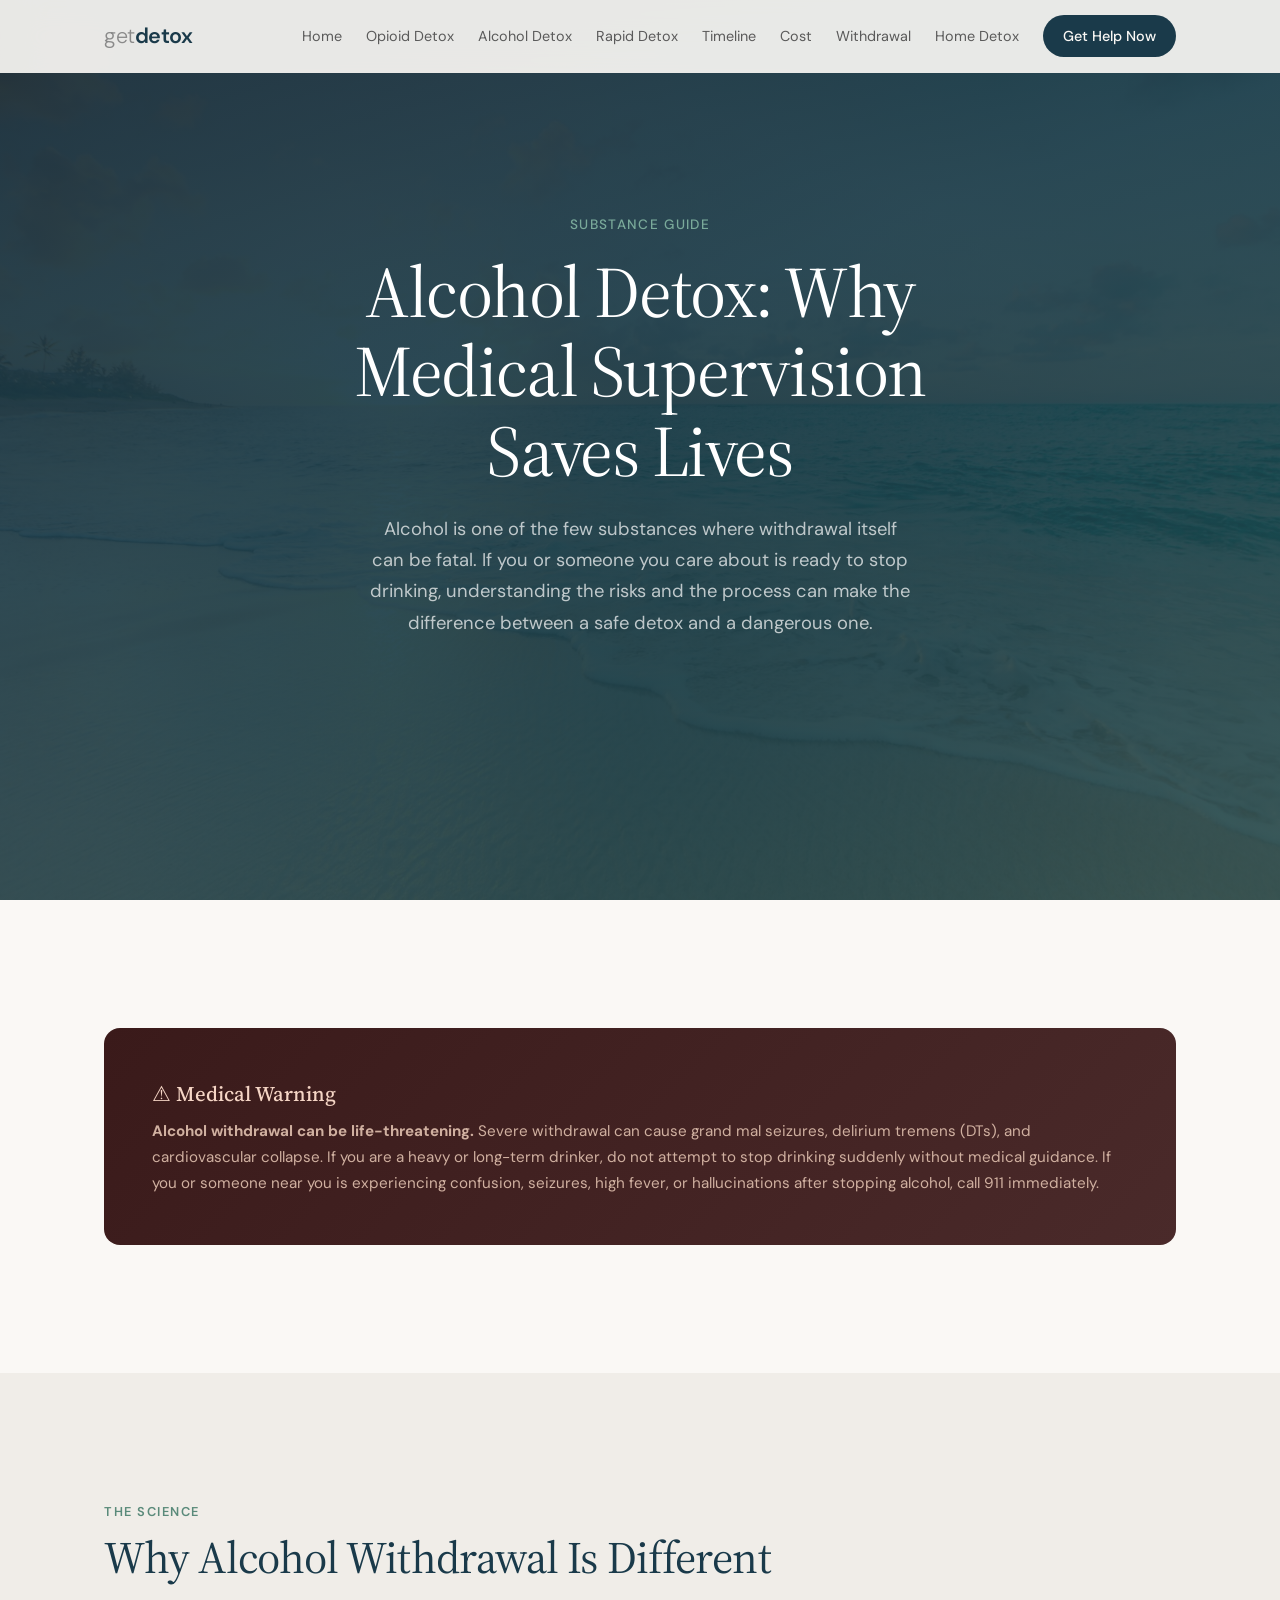
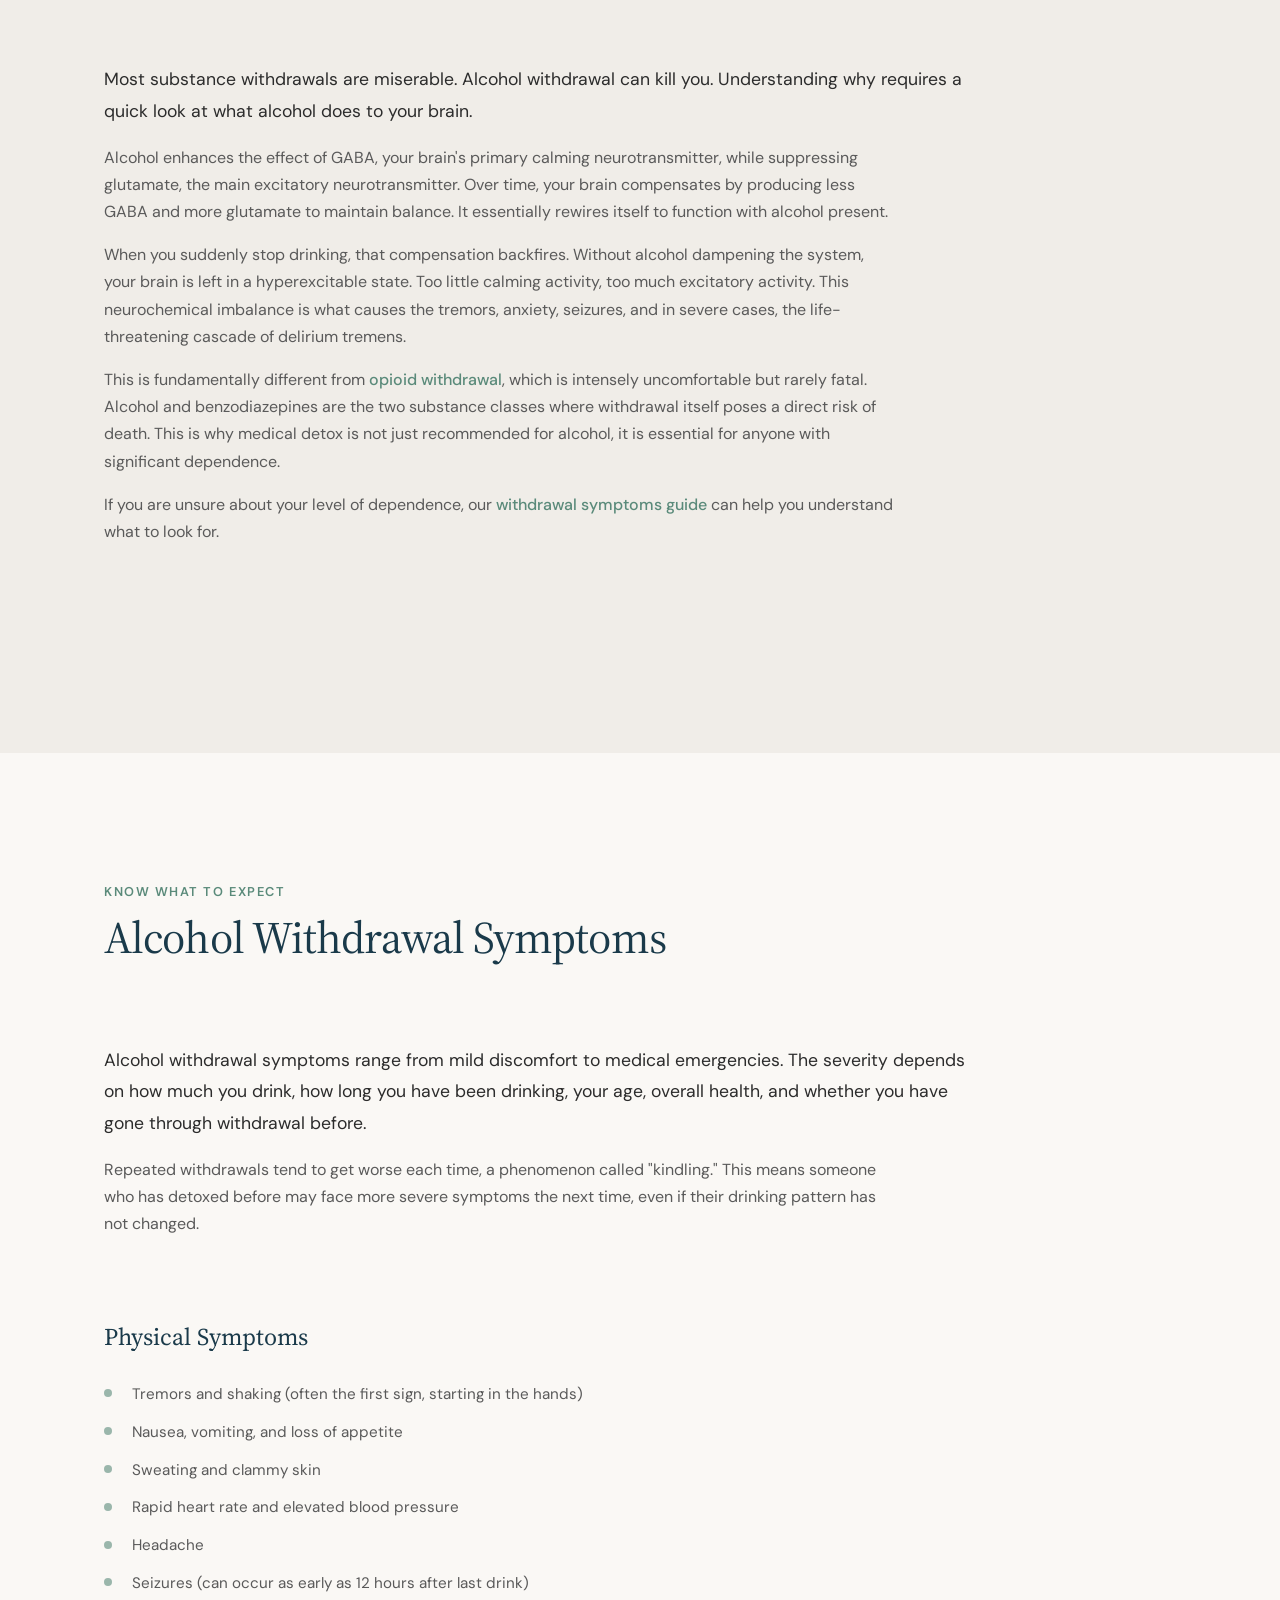
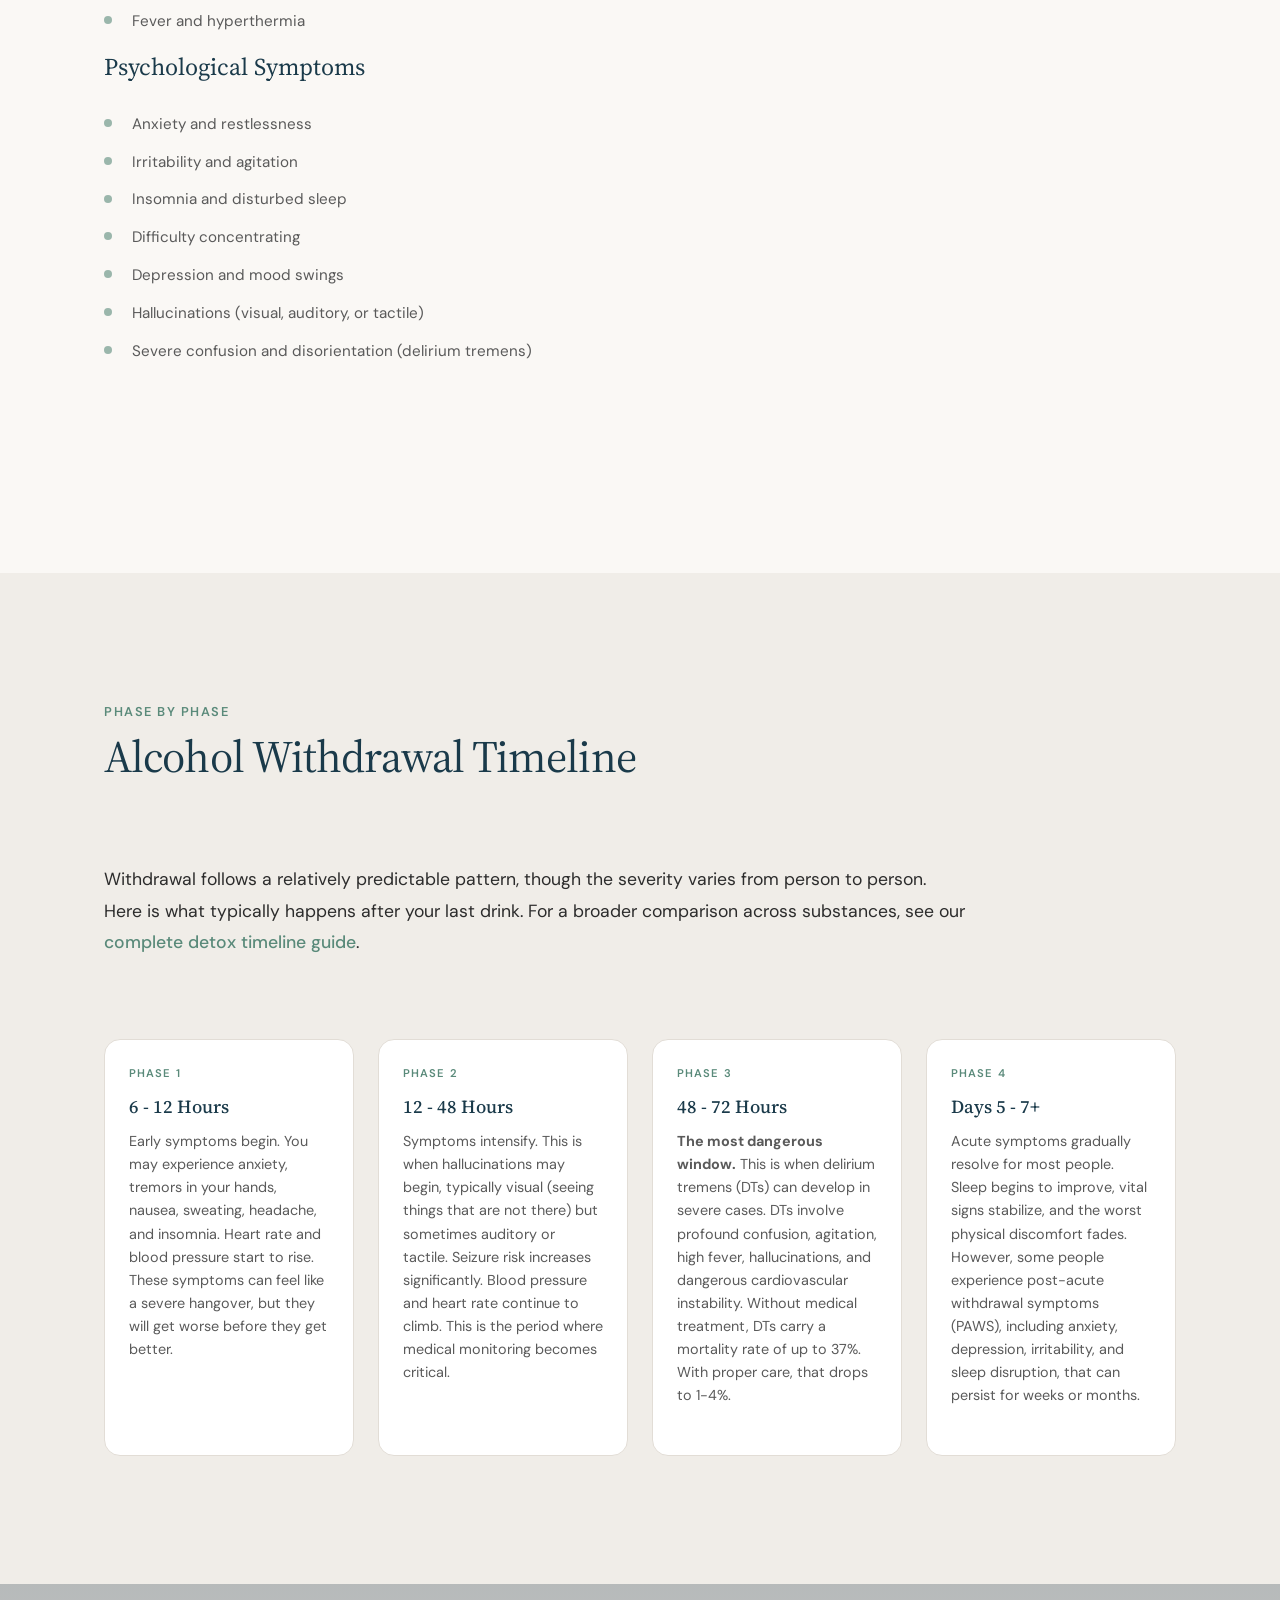
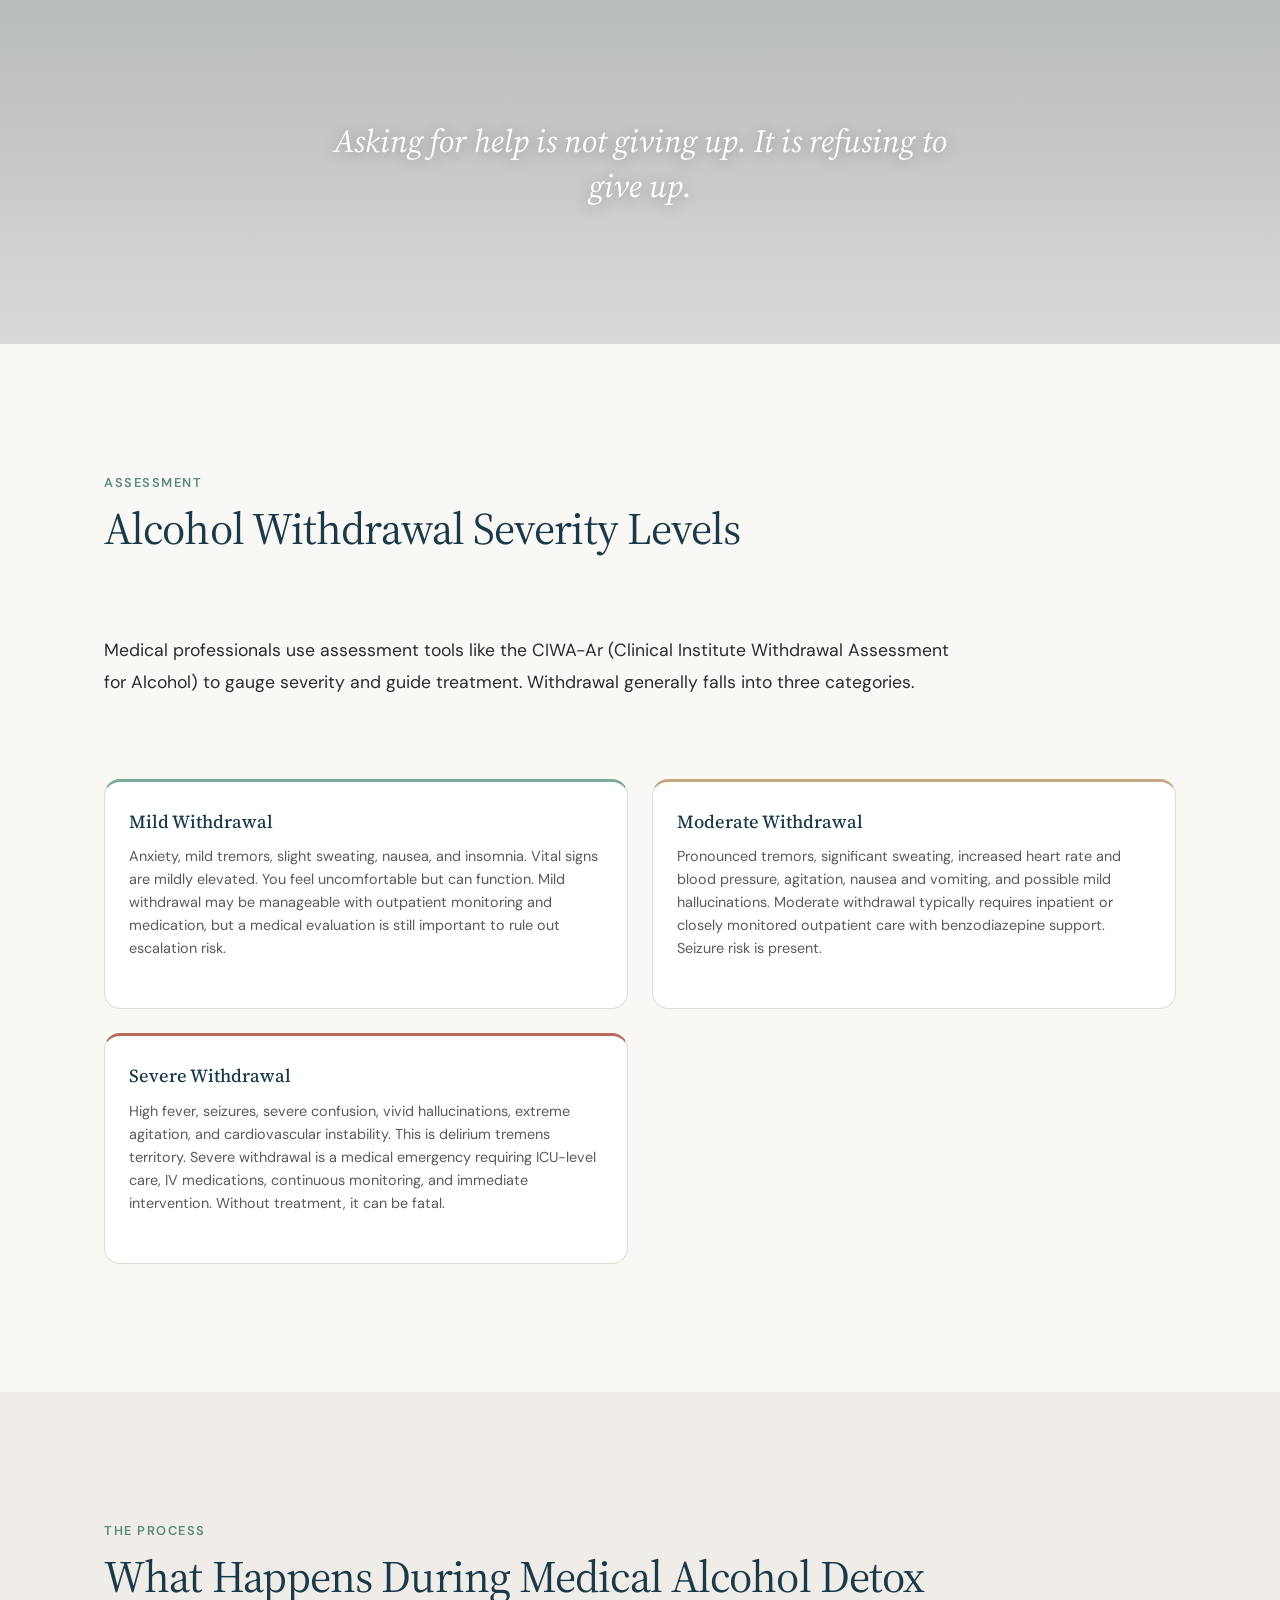
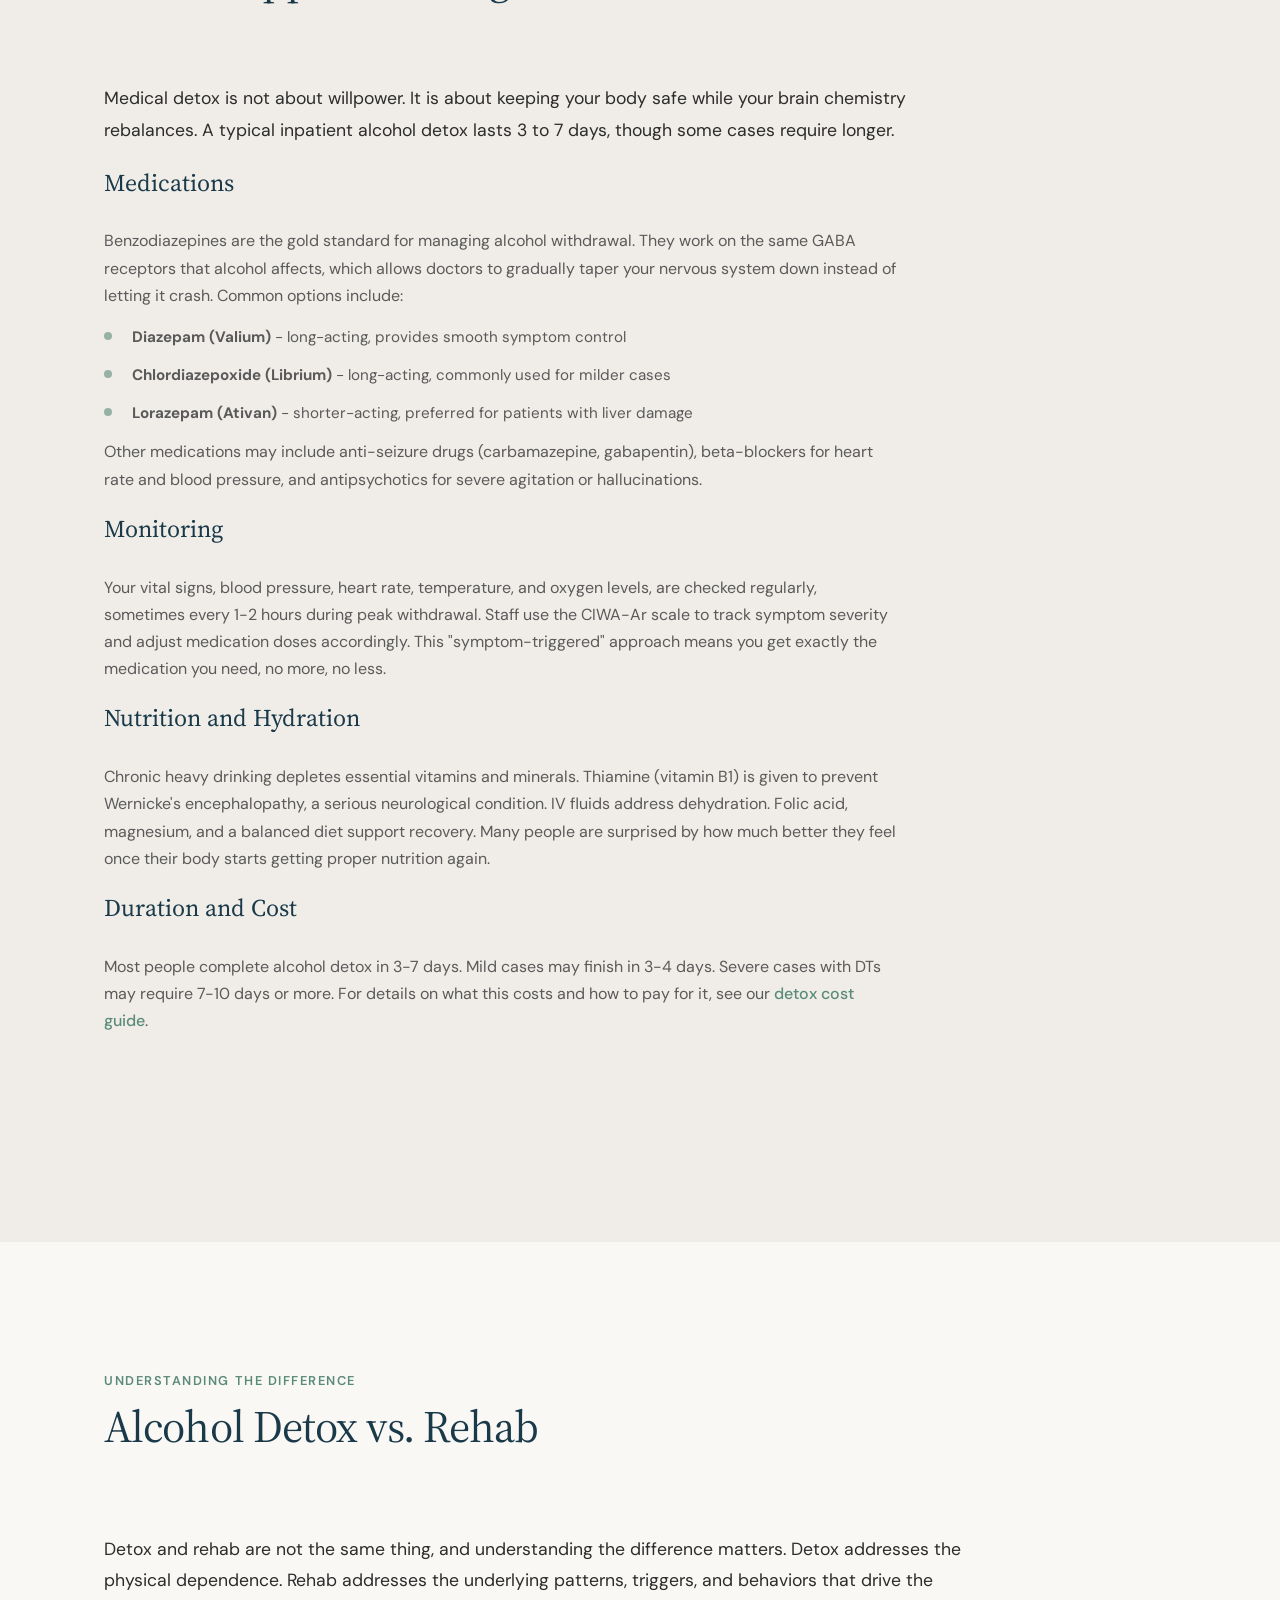
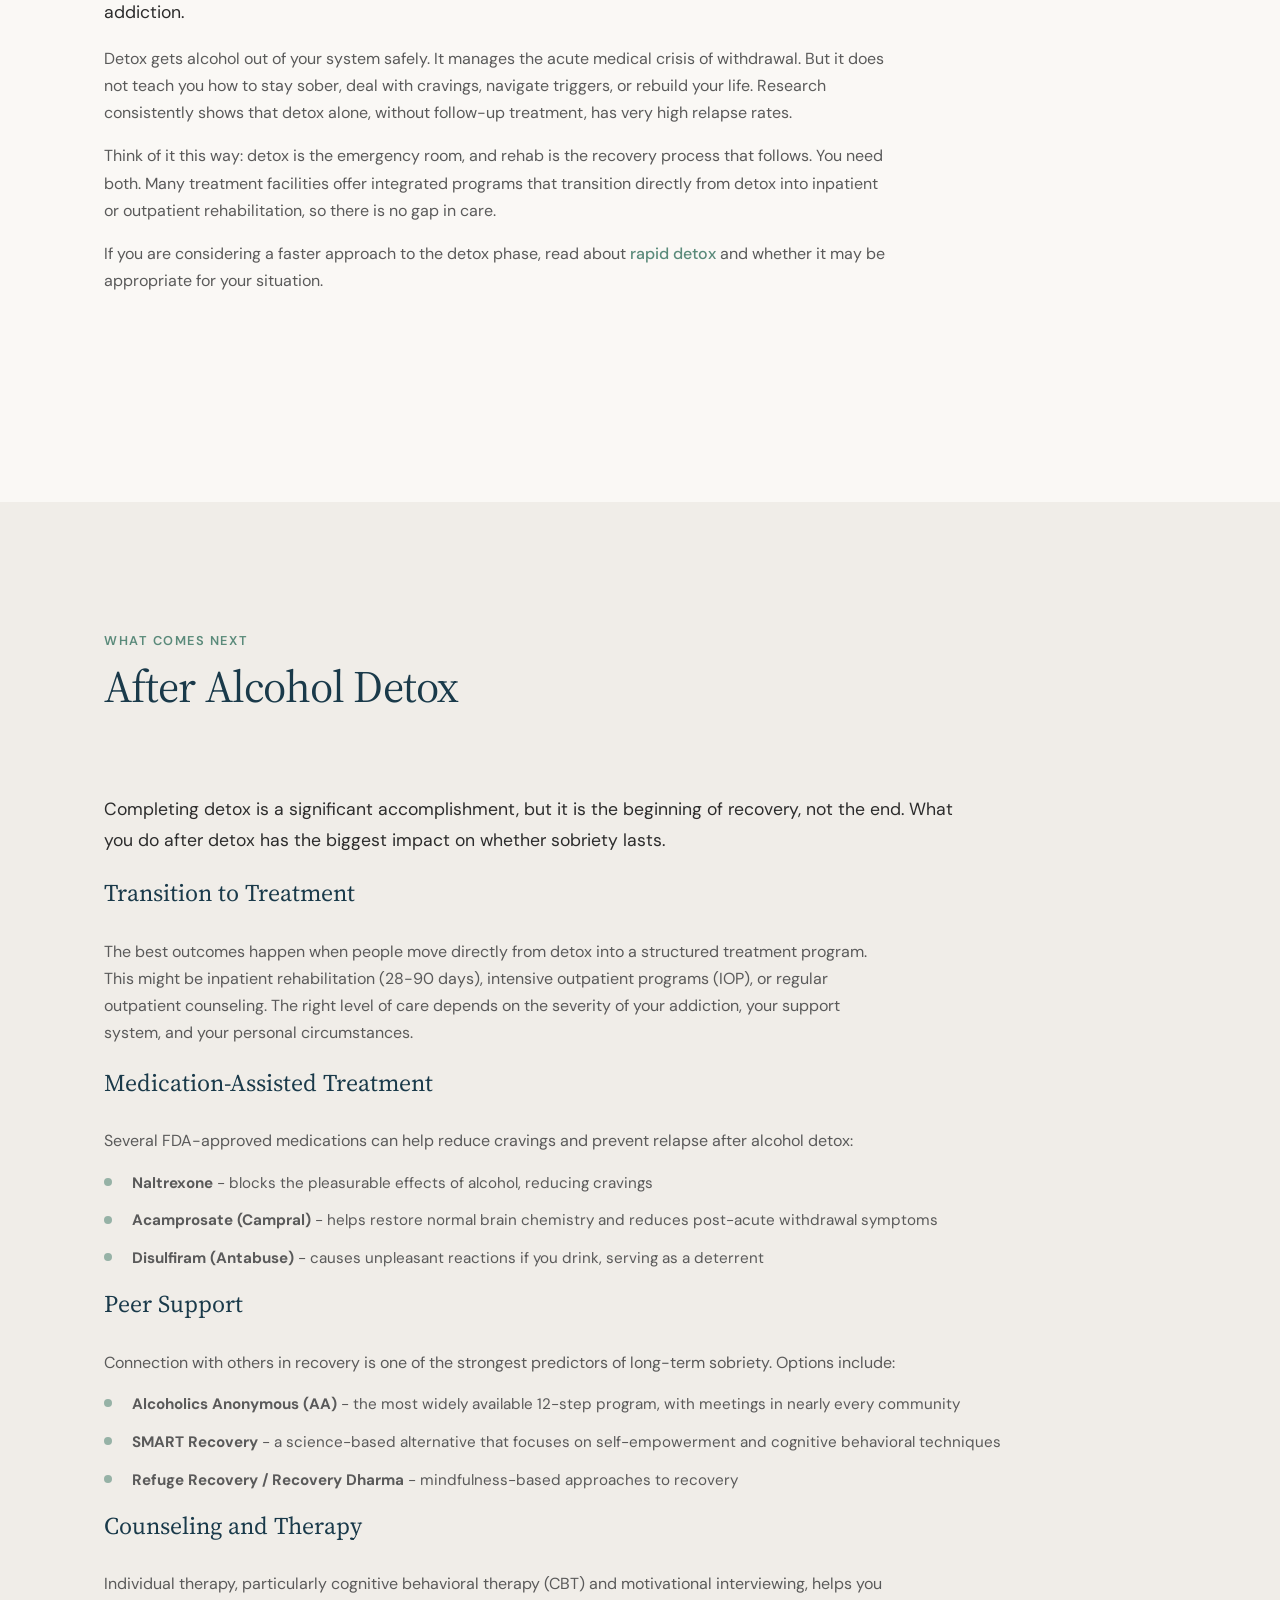
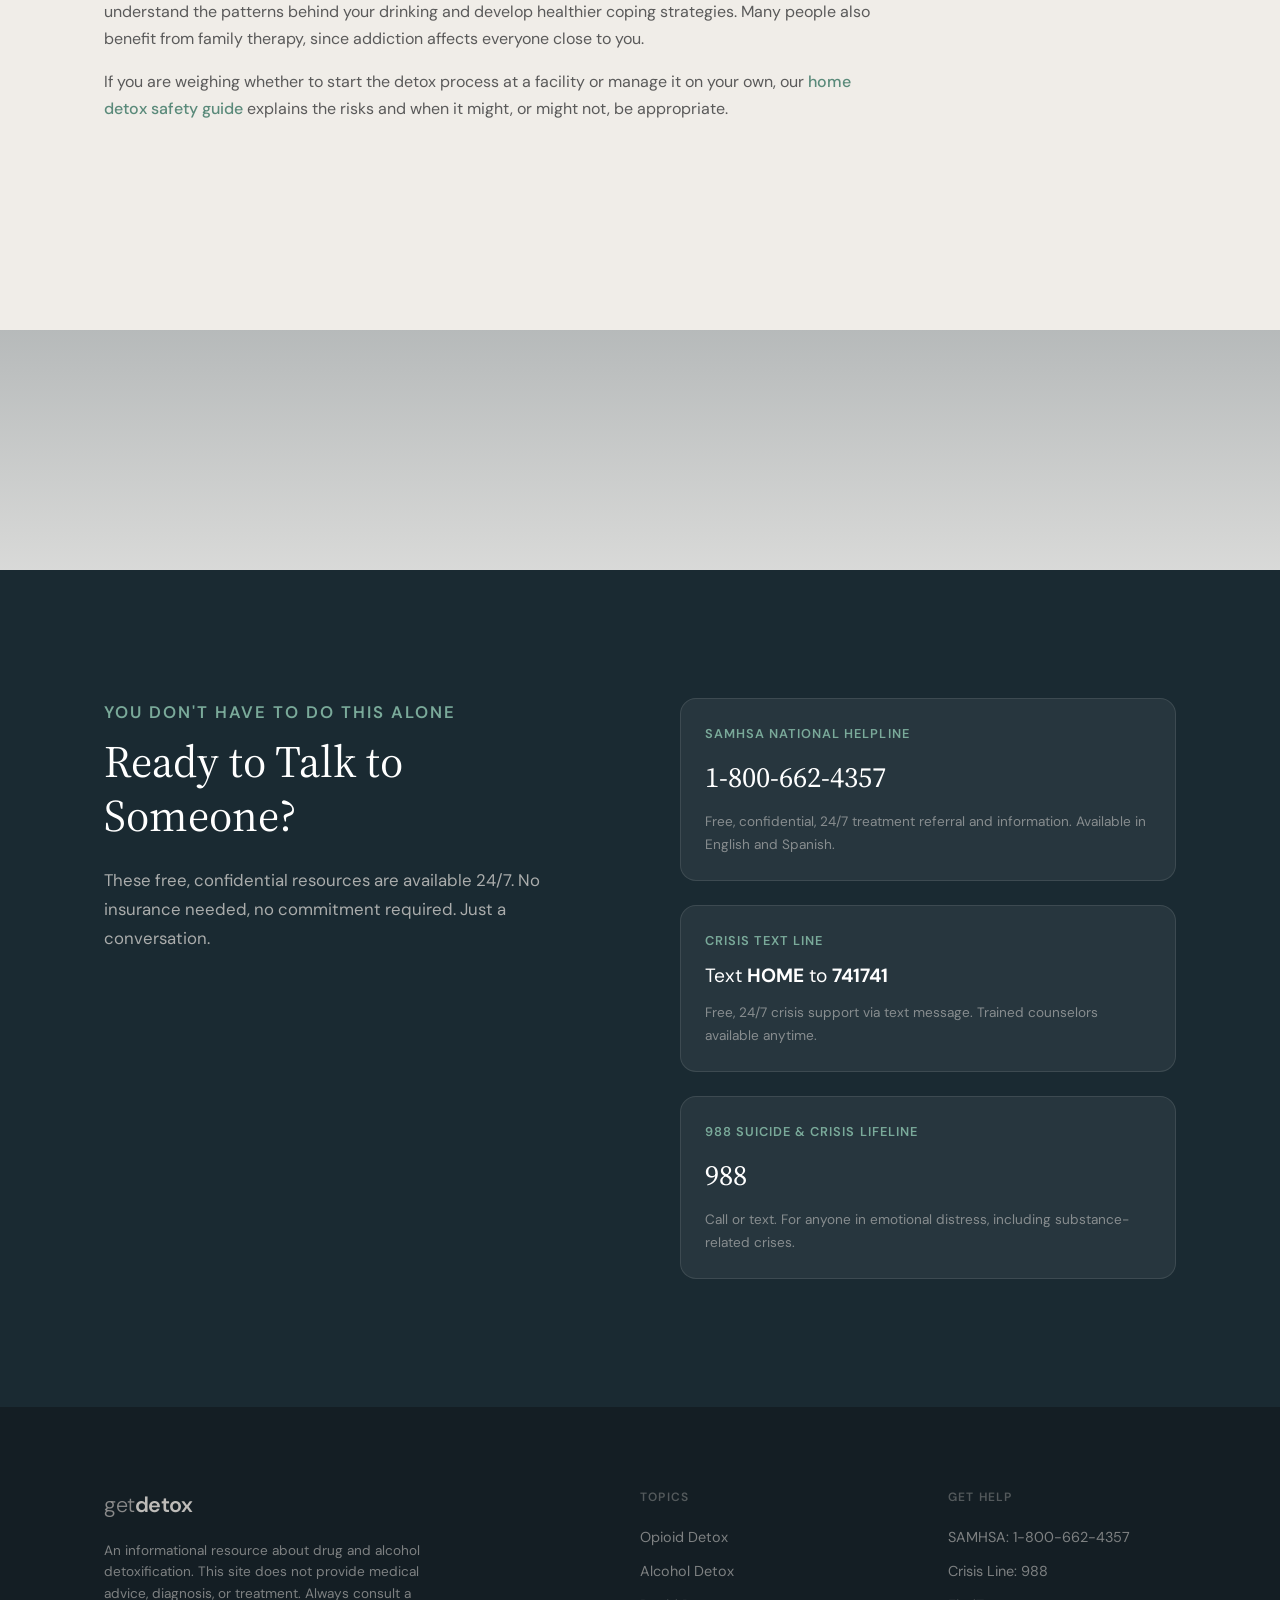
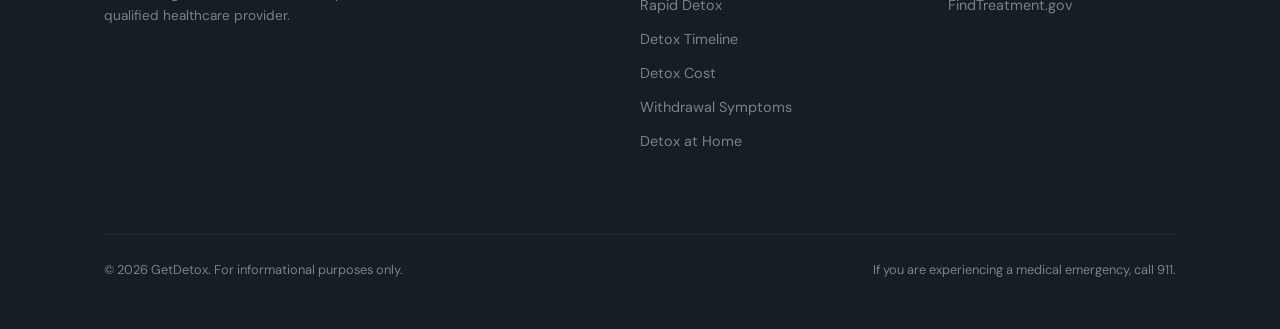
==== commit 82b157df: "Fix text contrast on all subpage photo headers - Added !important white text + text-shadow for secti" ====
--- a/GetDetox/Website/alcohol-detox/index.html
+++ b/GetDetox/Website/alcohol-detox/index.html
@@ -163,7 +163,7 @@
 
   <!-- Page Header -->
   <section class="hero" id="hero" style="background-image: url('../images/calm-water.jpg'); background-size: cover; background-position: center; position: relative; overflow: hidden;">
-    <div style="position: absolute; inset: 0; background: linear-gradient(160deg, rgba(26, 58, 74, 0.85) 0%, rgba(30, 74, 90, 0.78) 40%, rgba(42, 90, 90, 0.72) 100%);"></div>
+    <div style="position: absolute; inset: 0; background: linear-gradient(160deg, rgba(20, 40, 52, 0.92) 0%, rgba(24, 56, 70, 0.88) 40%, rgba(30, 66, 66, 0.85) 100%);"></div>
     <div class="hero-content" style="position: relative; z-index: 1;">
       <p class="hero-tag">Substance Guide</p>
       <h1>Alcohol Detox: Why Medical Supervision Saves Lives</h1>
--- a/GetDetox/Website/styles.css
+++ b/GetDetox/Website/styles.css
@@ -362,6 +362,37 @@
   color: #ffffff;
 }
 
+/* Photo background headers on subpages */
+.section-hero,
+.section-hero * {
+  color: #ffffff;
+}
+
+.section-hero .section-tag {
+  color: var(--color-accent-light) !important;
+}
+
+.section-hero h1,
+.section-hero .section-header h1,
+.section-hero .section-header h2 {
+  color: #ffffff !important;
+  font-family: var(--font-display);
+  text-shadow: 0 2px 12px rgba(0, 0, 0, 0.3);
+}
+
+.section-hero p,
+.section-hero .lead,
+.section-hero .content-block .lead,
+.section-hero .content-block p {
+  color: rgba(255, 255, 255, 0.75) !important;
+  text-shadow: 0 1px 8px rgba(0, 0, 0, 0.2);
+}
+
+.section-hero .breadcrumb,
+.section-hero .breadcrumb a {
+  color: rgba(255, 255, 255, 0.5) !important;
+}
+
 /* ---- Content Blocks ---- */
 
 .content-block {
@@ -973,6 +1004,8 @@
     padding: var(--space-md);
     border-bottom: 1px solid var(--color-border);
     gap: 0;
+    max-height: 80vh;
+    overflow-y: auto;
   }
 
   .nav-links.open {
@@ -980,9 +1013,10 @@
   }
 
   .nav-links a {
-    padding: 0.75rem 0;
+    padding: 0.85rem 0;
     border-bottom: 1px solid var(--color-border);
     width: 100%;
+    font-size: 1rem;
   }
 
   .nav-links a:last-child {
@@ -1024,11 +1058,15 @@
 
   .hero {
     min-height: 90vh;
-    padding: 8rem var(--space-md) var(--space-2xl);
+    padding: 7rem var(--space-md) var(--space-xl);
   }
 
   .hero h1 {
-    font-size: 2.4rem;
+    font-size: 2.2rem;
+  }
+
+  .hero-sub {
+    font-size: 1rem;
   }
 
   .hero-actions {
@@ -1039,11 +1077,66 @@
   .btn {
     width: 100%;
     justify-content: center;
-    max-width: 280px;
-  }
-
+    max-width: 320px;
+    padding: 0.9rem 1.8rem;
+    font-size: 1rem;
+  }
+
+  /* Subpage headers on mobile */
+  .section-hero h1,
+  .page-header h1 {
+    font-size: 1.8rem;
+    line-height: 1.2;
+  }
+
+  .section-hero .lead,
+  .page-header .page-intro {
+    font-size: 0.95rem;
+  }
+
+  /* Section spacing on mobile */
+  .section {
+    padding: var(--space-xl) 0;
+  }
+
+  .section-header {
+    margin-bottom: var(--space-lg);
+  }
+
+  .section-header h2 {
+    font-size: 1.6rem;
+  }
+
+  .content-block h3 {
+    font-size: 1.25rem;
+  }
+
+  /* Cards - better touch targets and spacing */
+  .card {
+    padding: var(--space-md);
+  }
+
+  .timeline-item {
+    padding: var(--space-md);
+  }
+
+  /* Help section on mobile */
+  .help-phone {
+    font-size: 1.5rem;
+  }
+
+  .help-content h2 {
+    font-size: 1.8rem;
+  }
+
+  /* Footer */
   .footer-inner {
     grid-template-columns: 1fr;
+  }
+
+  .footer-links a {
+    padding: 0.3rem 0;
+    font-size: 0.95rem;
   }
 
   .footer-bottom {
@@ -1052,7 +1145,30 @@
     text-align: center;
   }
 
-  .section {
-    padding: var(--space-xl) 0;
-  }
-}
+  /* Callout and warning on mobile */
+  .callout {
+    padding: var(--space-md);
+  }
+
+  .warning-banner {
+    padding: var(--space-md);
+  }
+
+  /* Info card on mobile */
+  .info-card {
+    padding: var(--space-md);
+  }
+
+  /* Image breaks on mobile */
+  .image-break-content blockquote {
+    font-size: 1.2rem;
+    padding: 0 var(--space-sm);
+  }
+
+  /* Styled lists - more tap space */
+  .check-list li,
+  .styled-list li {
+    margin-bottom: 1rem;
+    font-size: 0.95rem;
+  }
+}
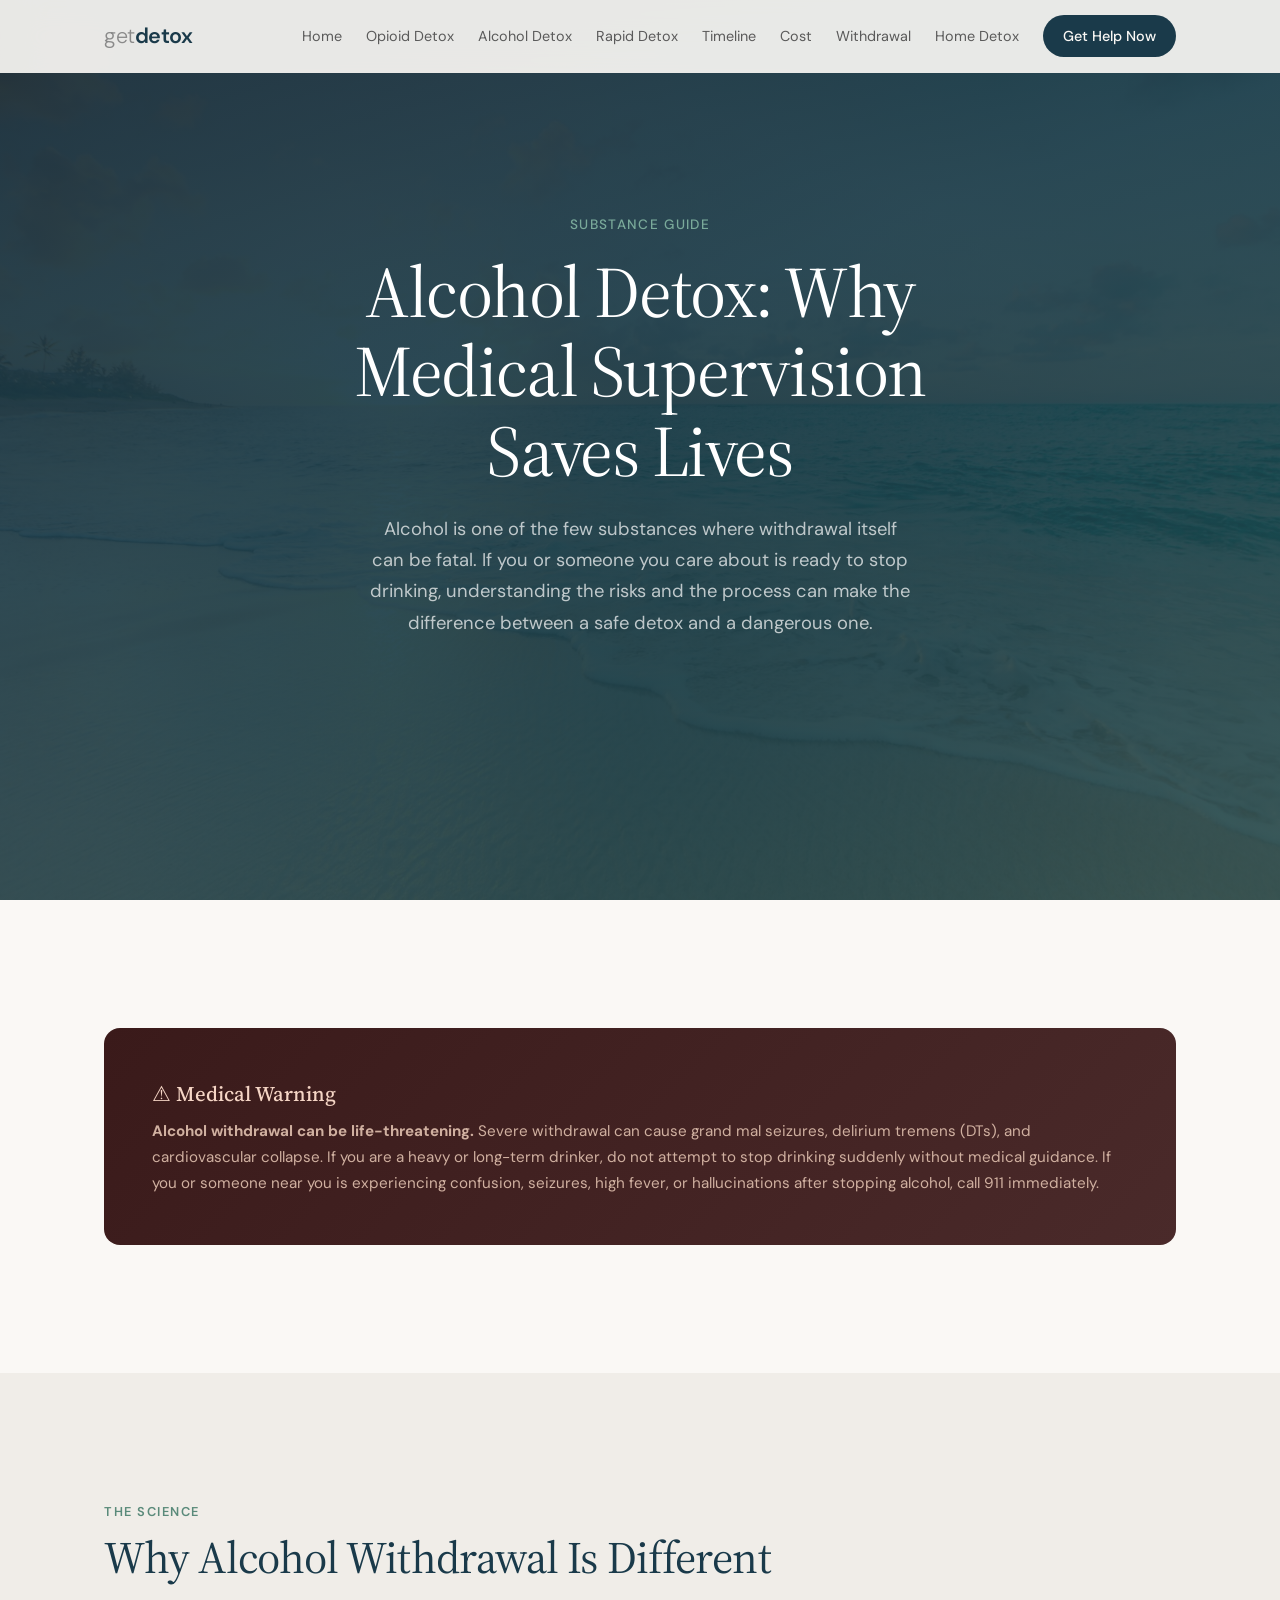
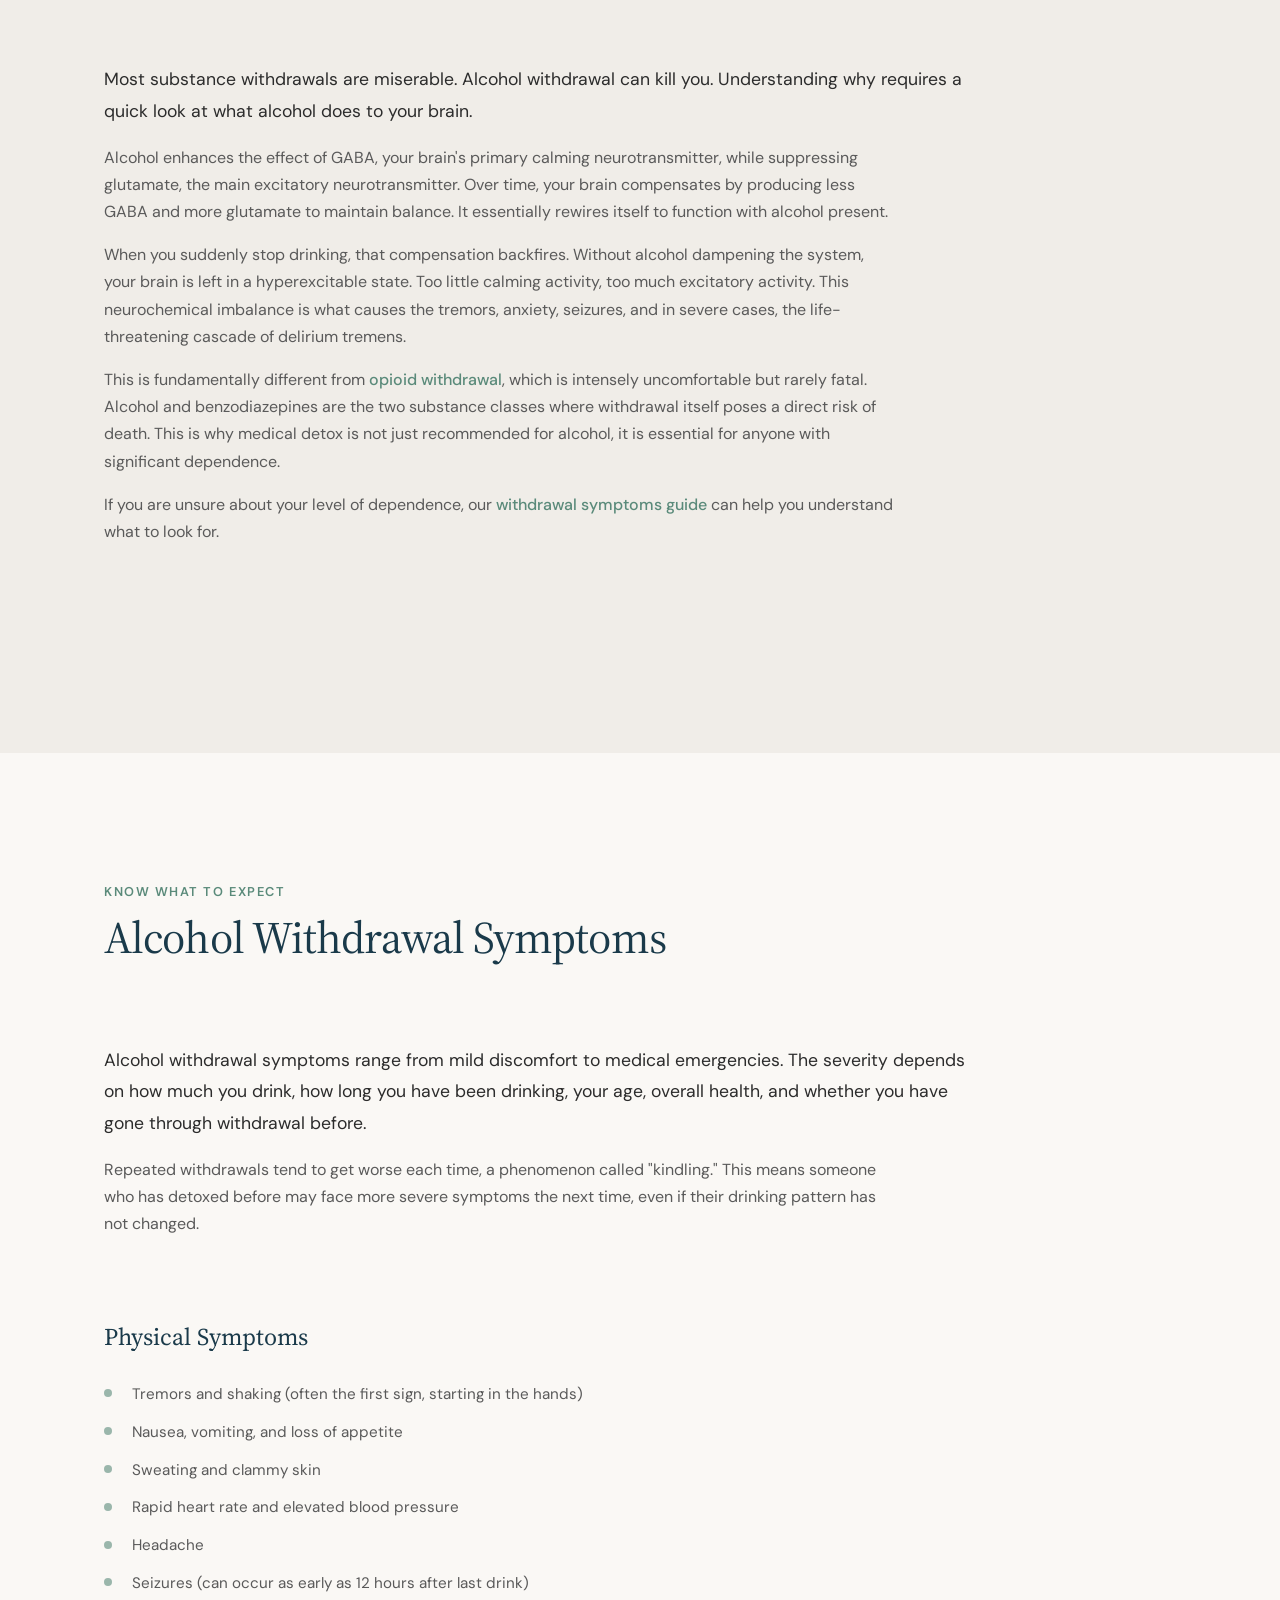
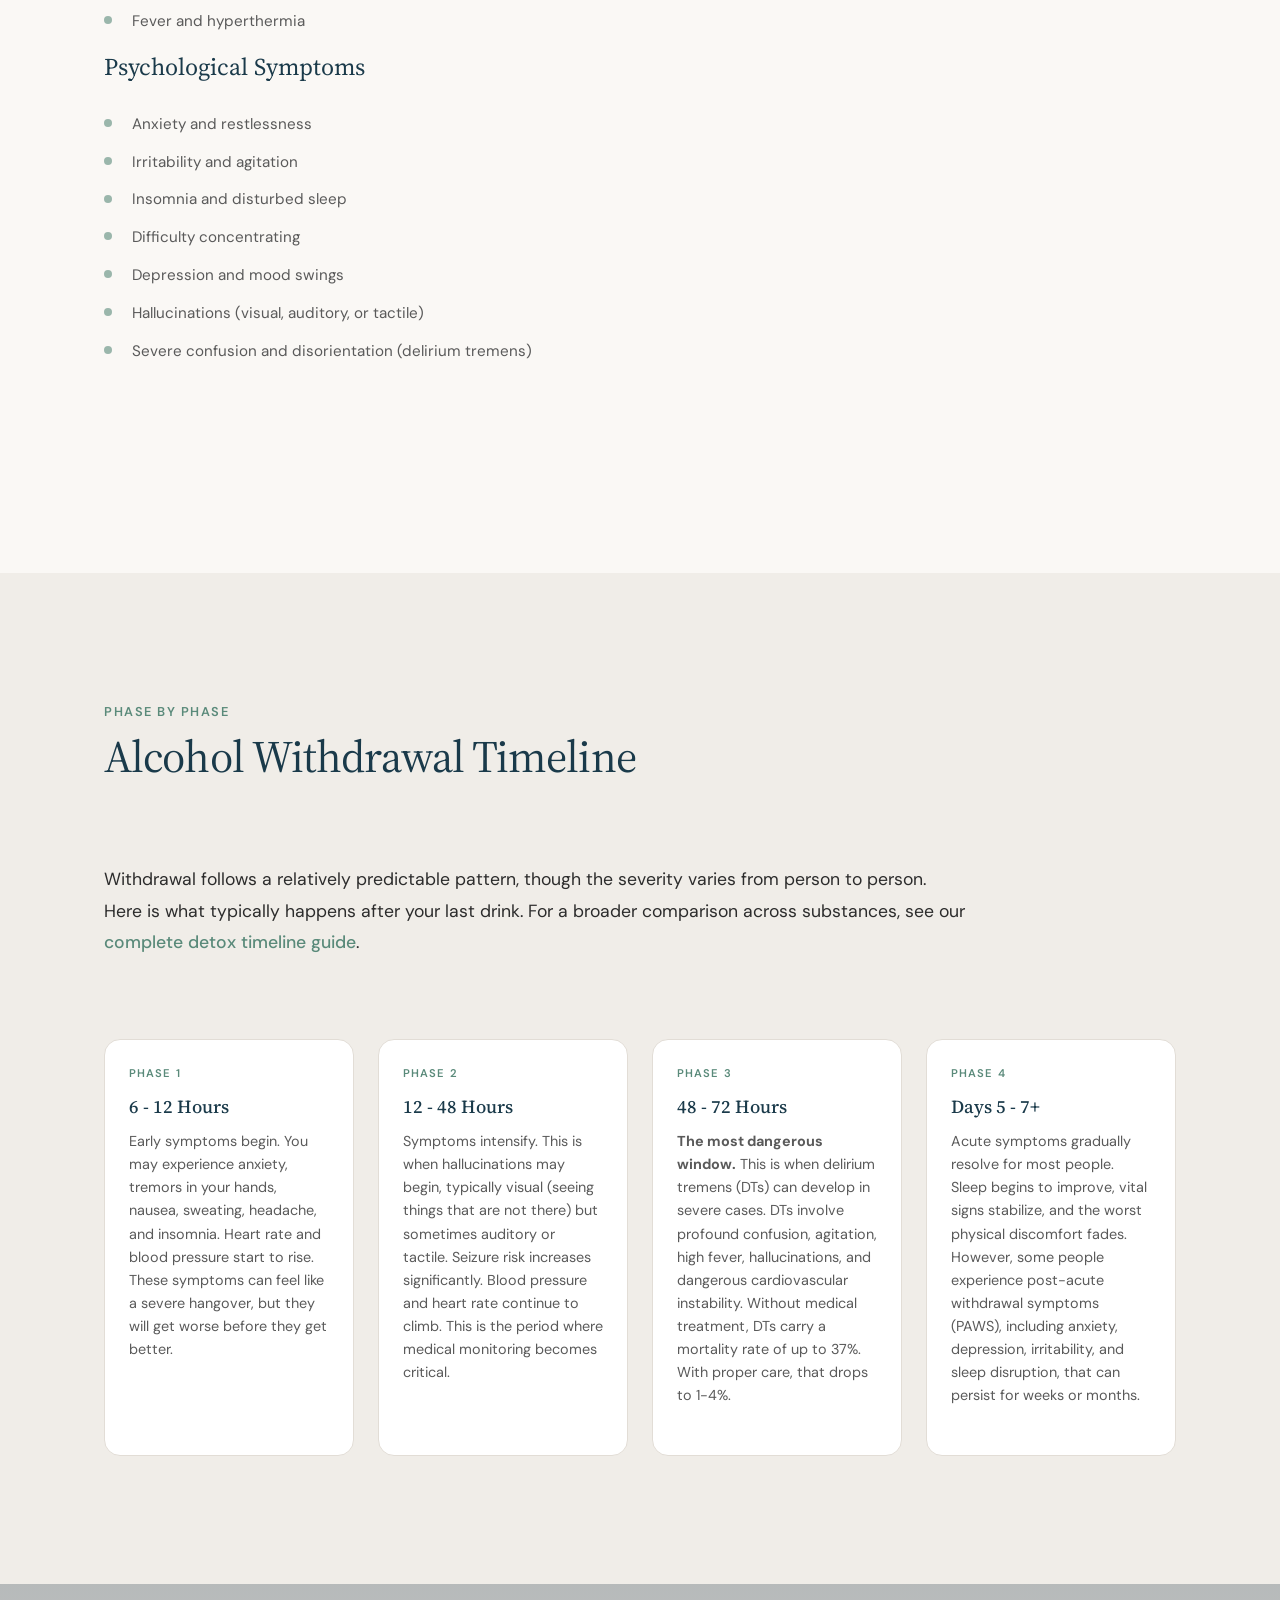
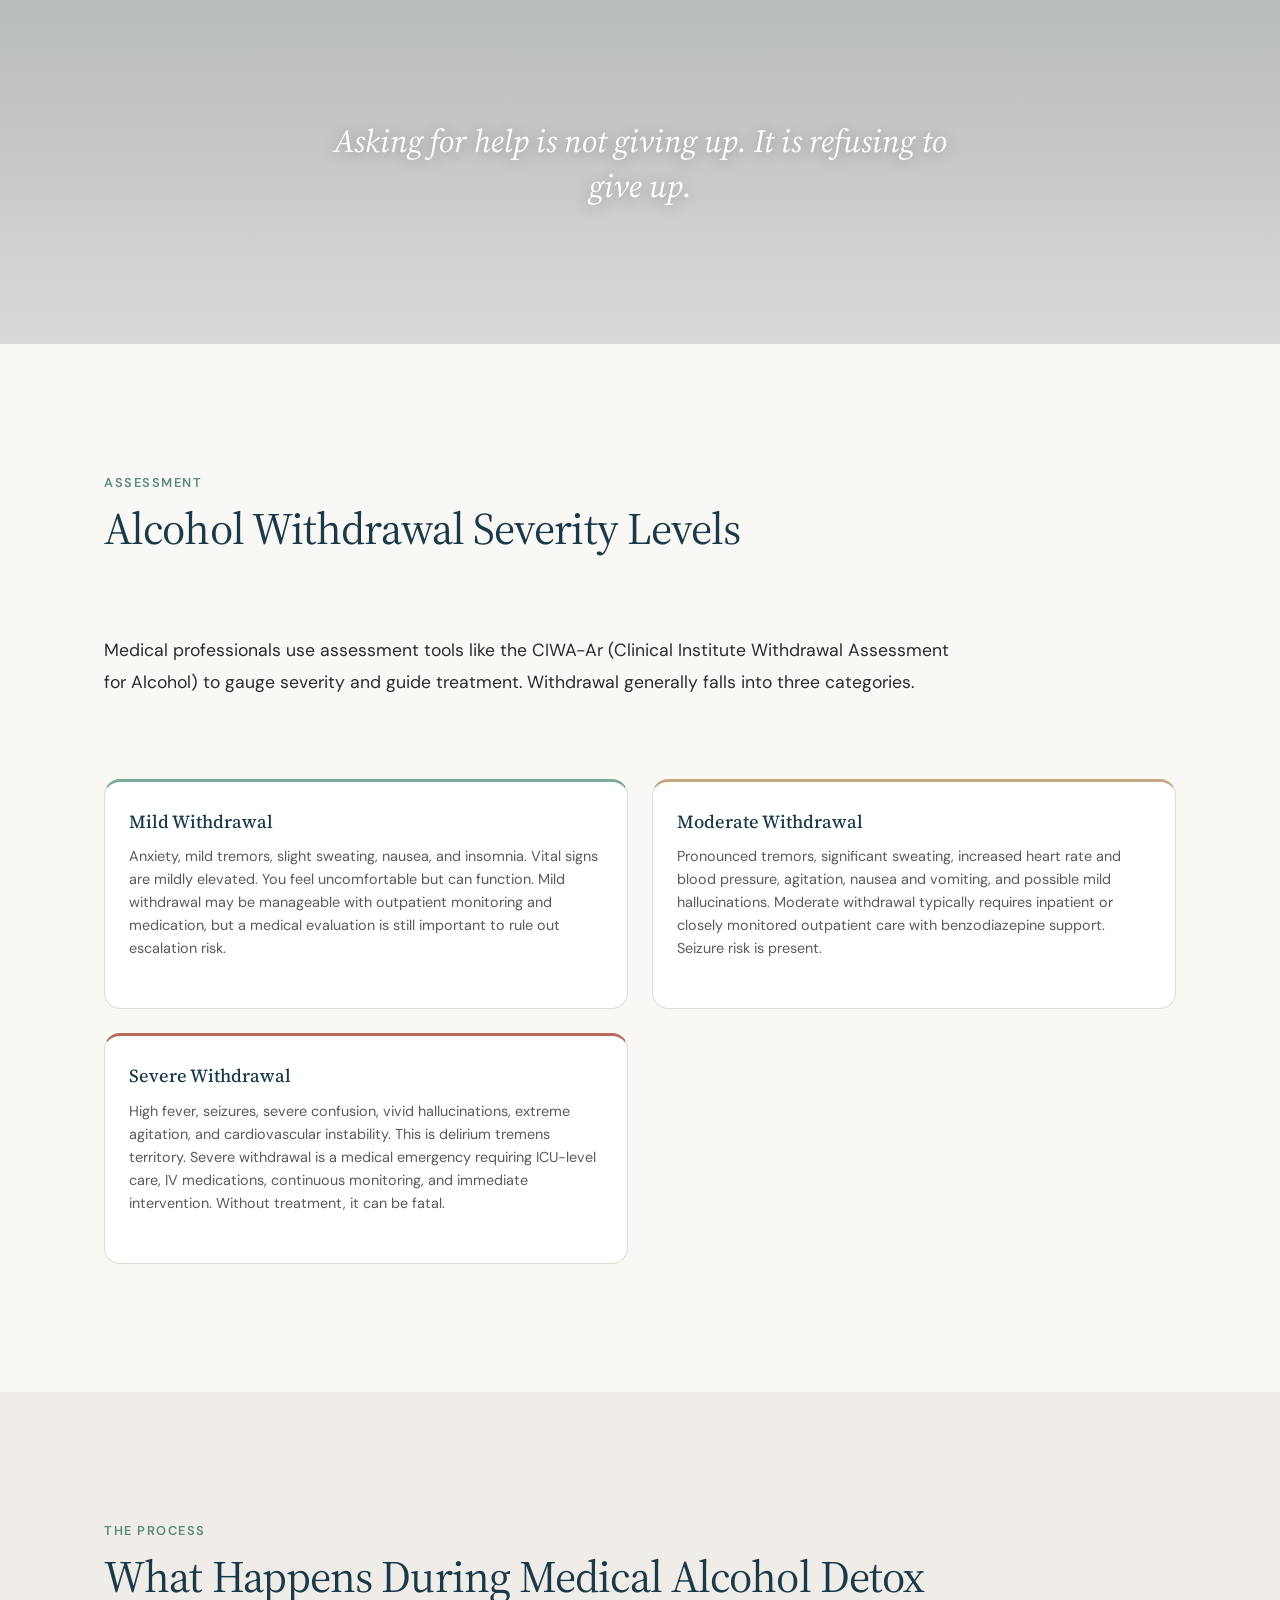
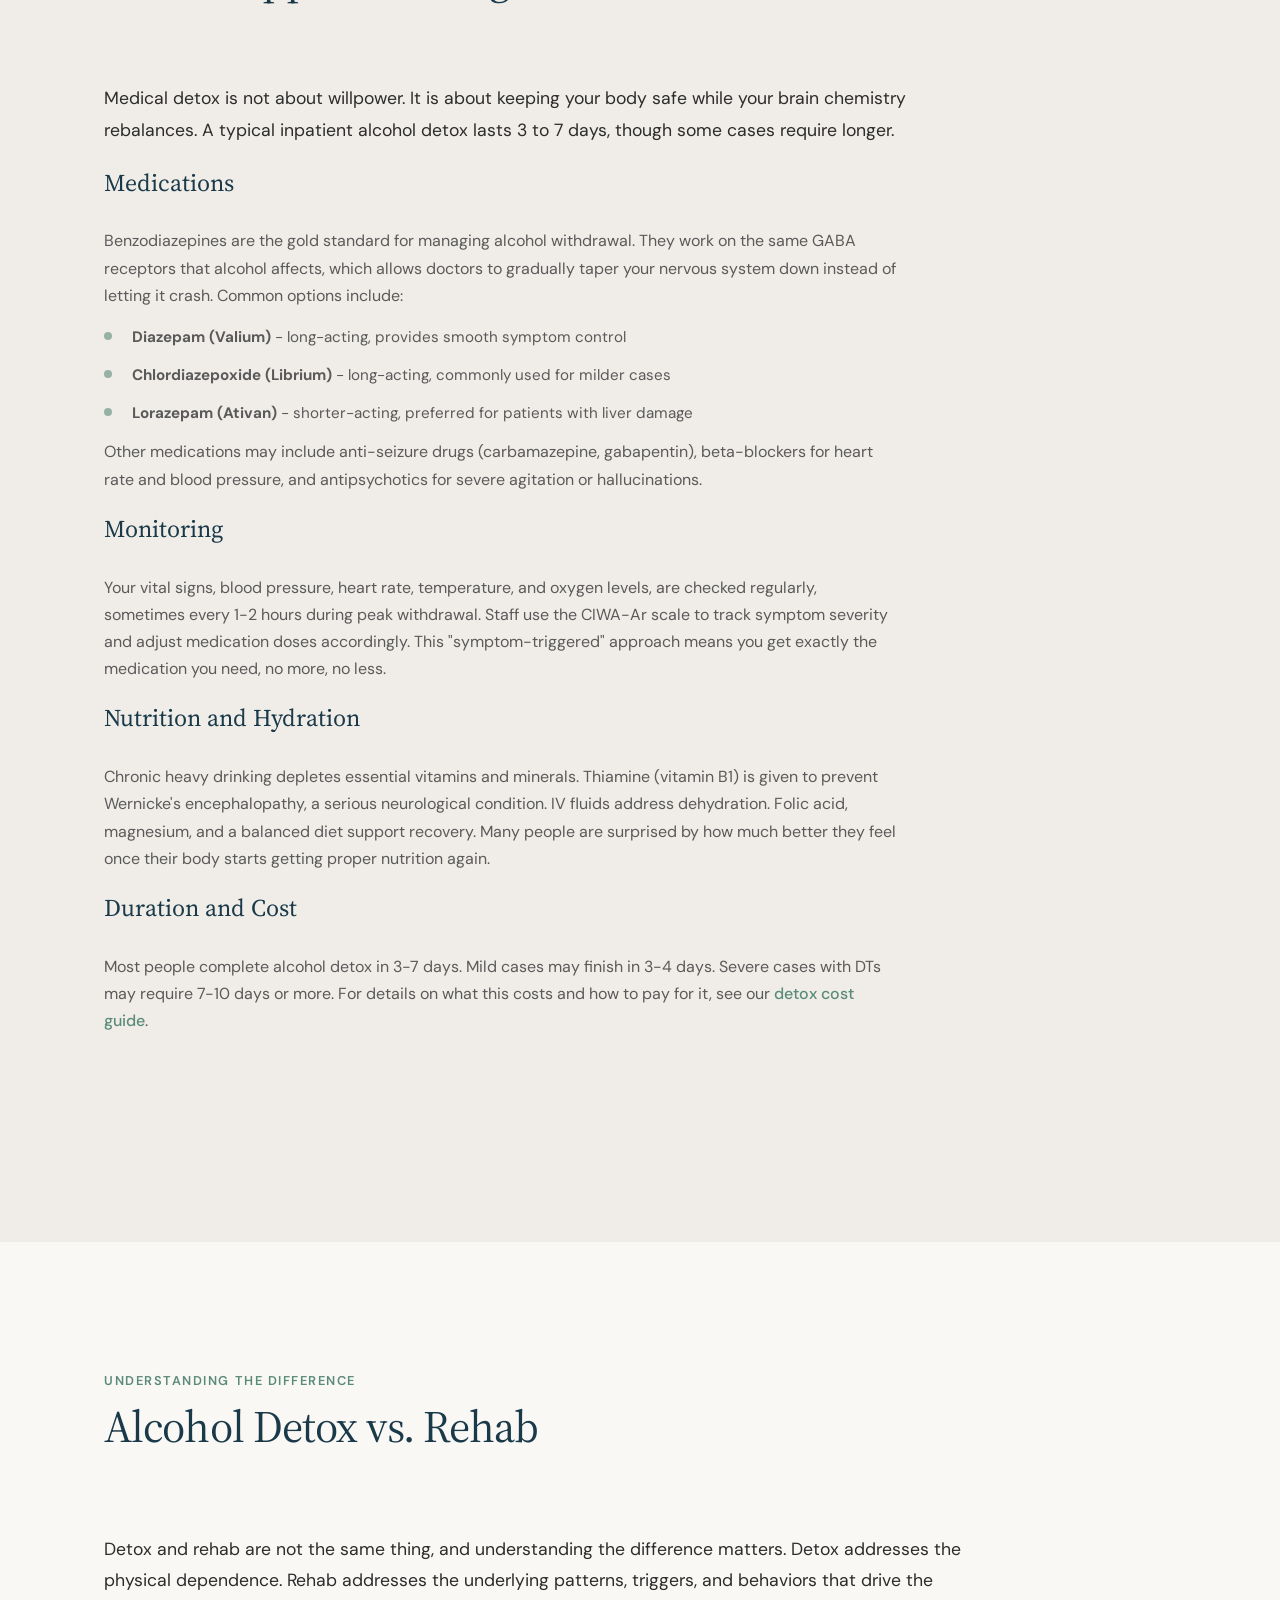
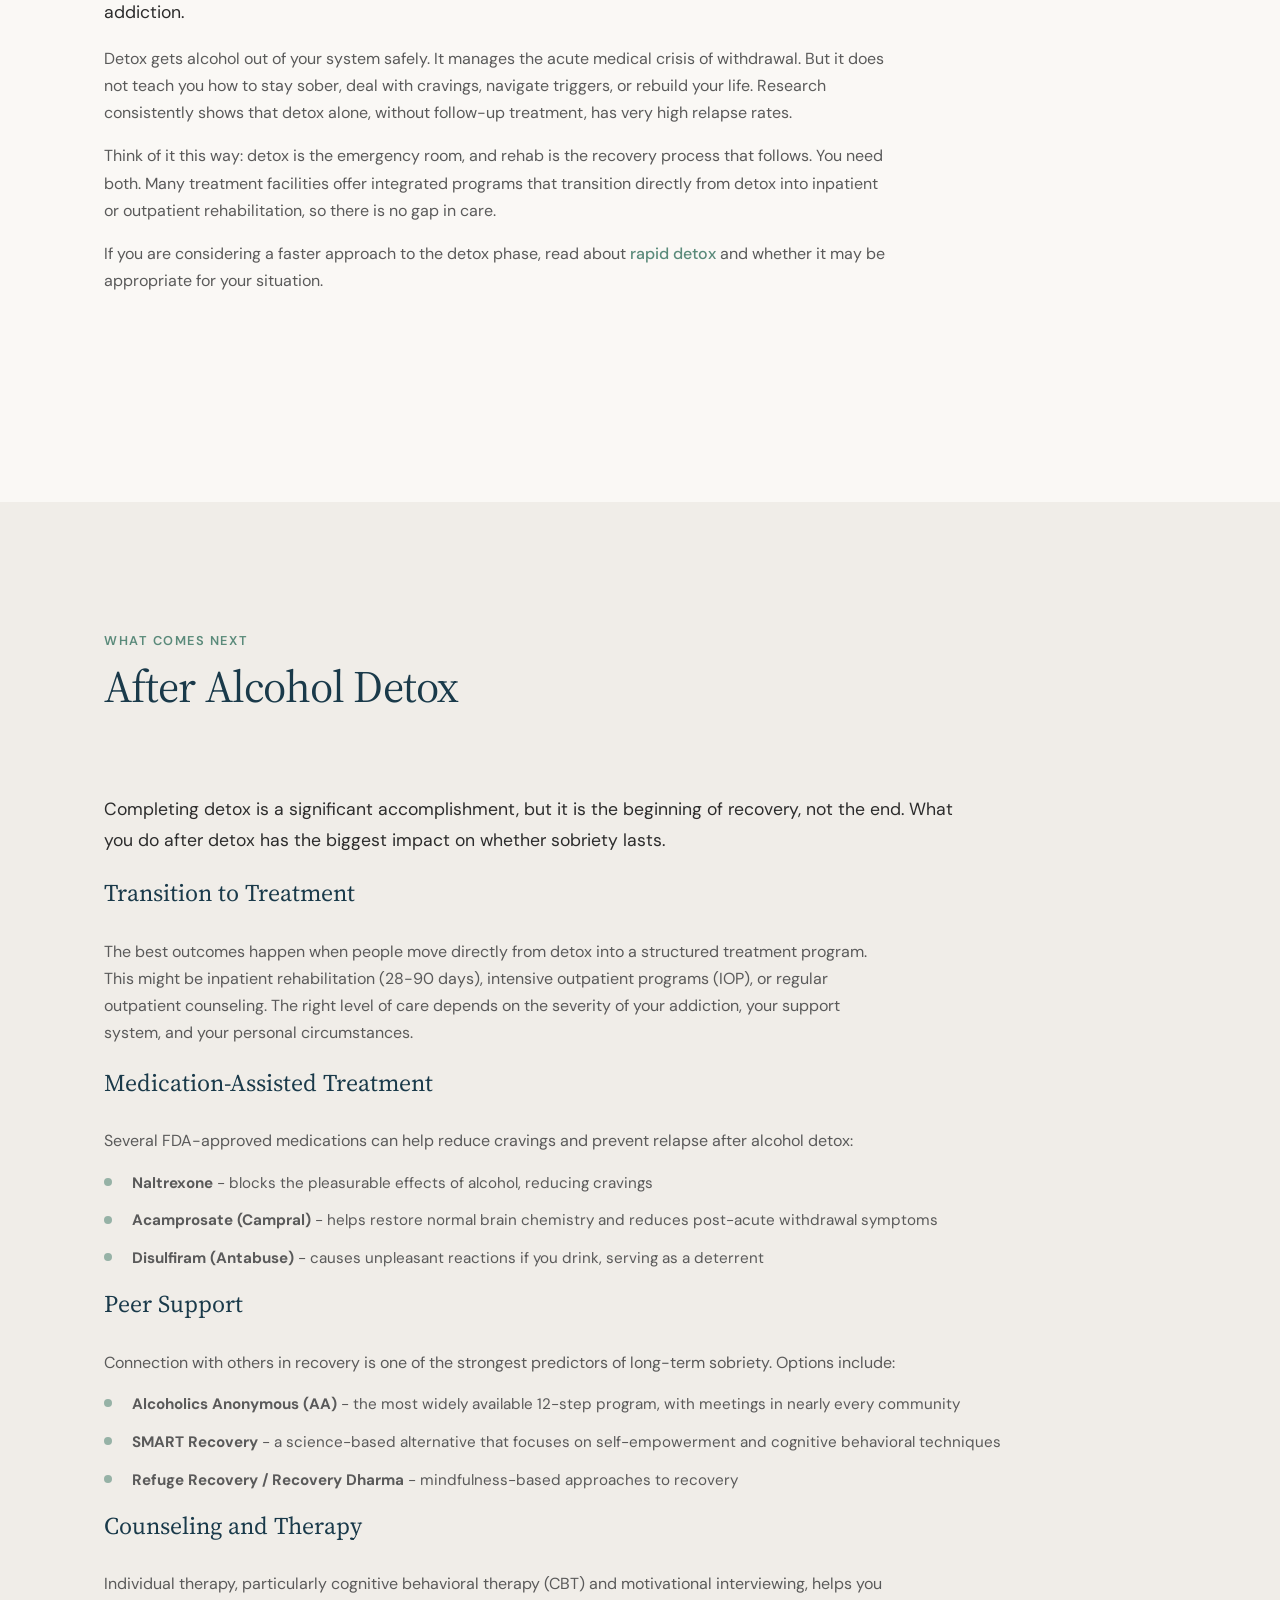
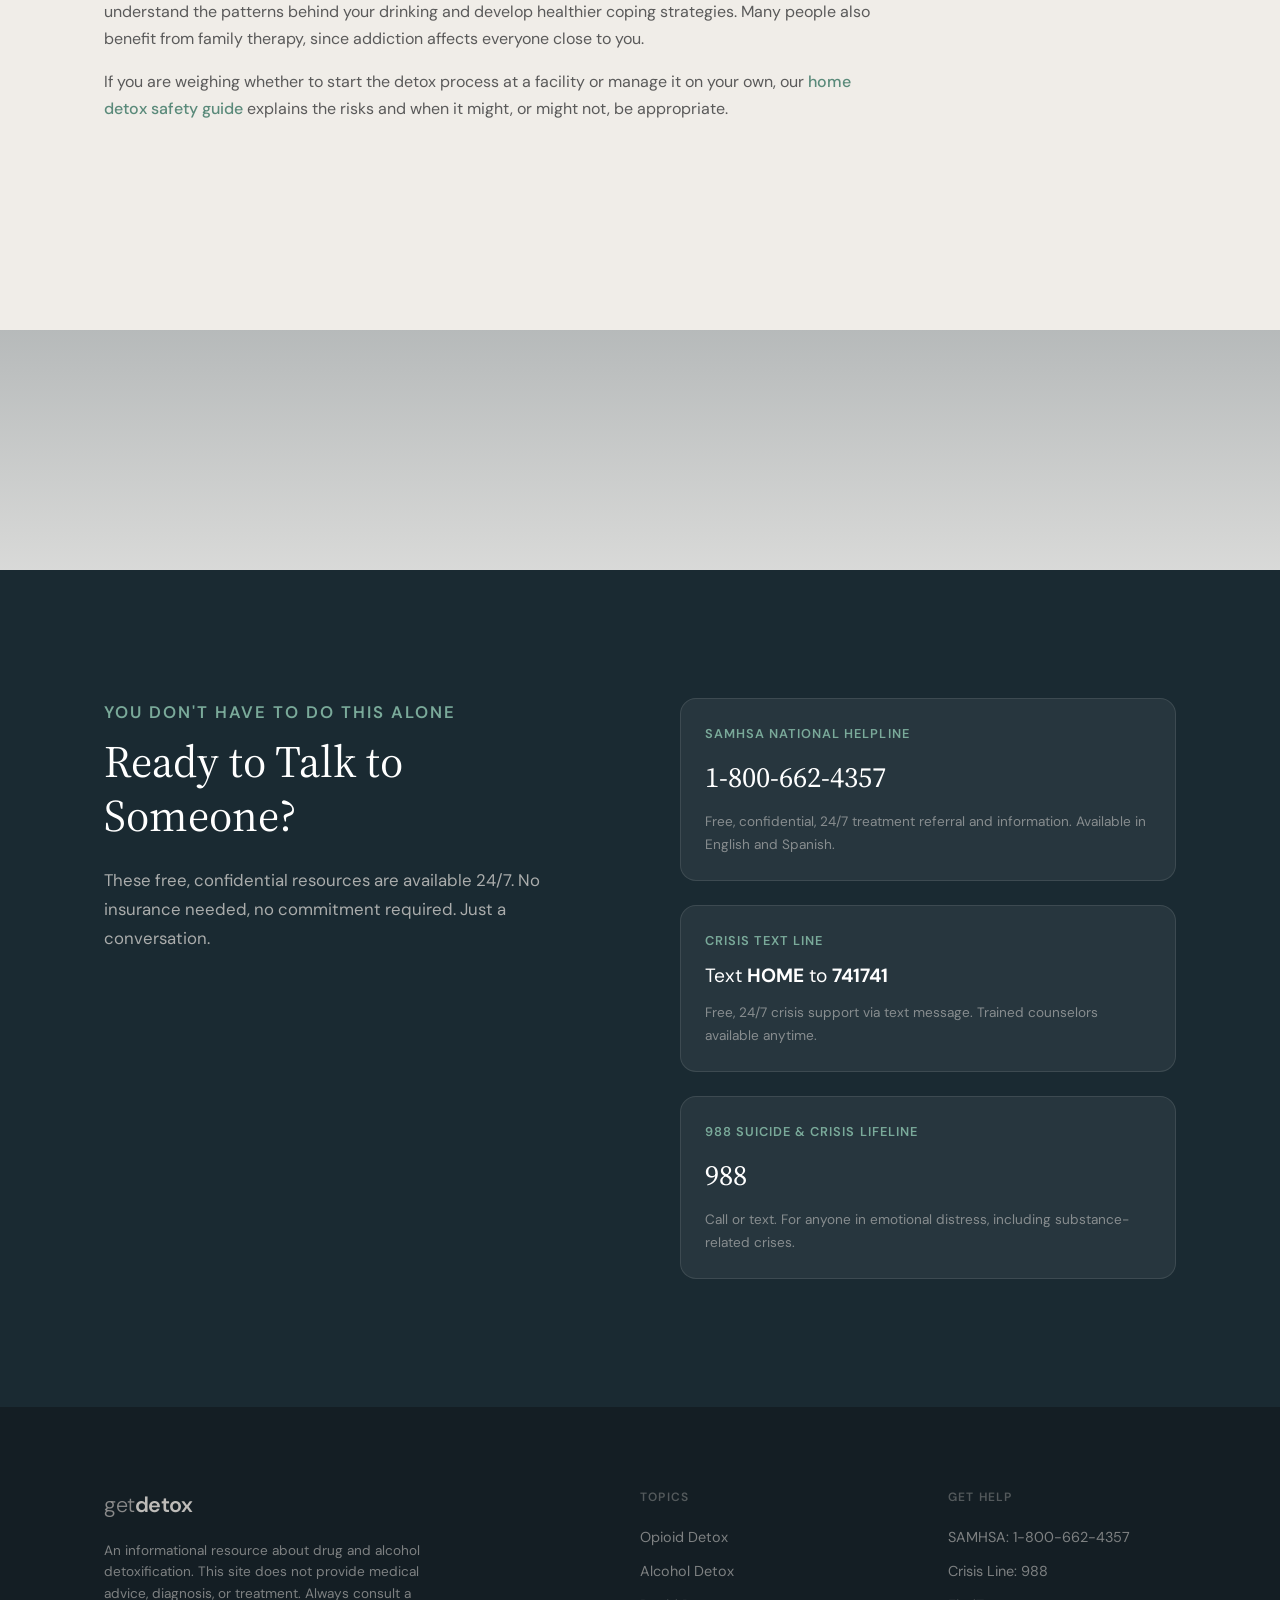
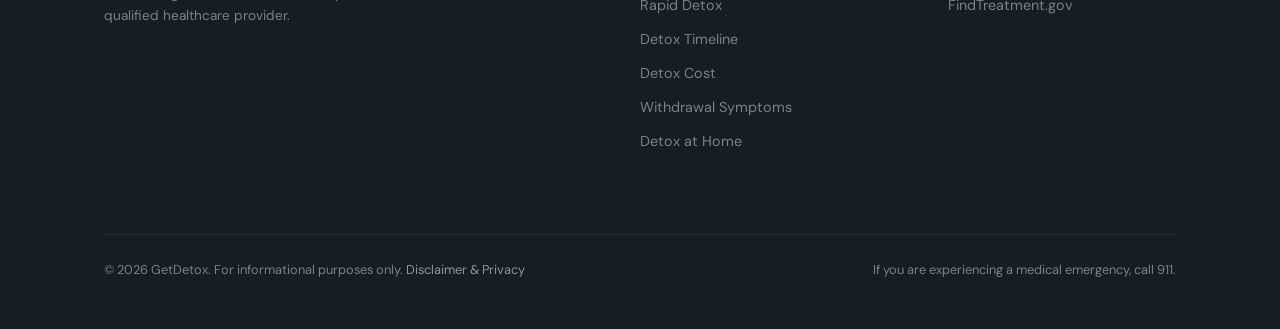
==== commit cfcf0845: "Add legal disclaimer, terms of use, and privacy policy page - Full 10-section legal page at /legal/ " ====
--- a/GetDetox/Website/alcohol-detox/index.html
+++ b/GetDetox/Website/alcohol-detox/index.html
@@ -448,7 +448,7 @@
         </div>
       </div>
       <div class="footer-bottom">
-        <p>&copy; 2026 GetDetox. For informational purposes only.</p>
+        <p>&copy; 2026 GetDetox. For informational purposes only. <a href="/legal/" style="color: rgba(232, 228, 223, 0.6);">Disclaimer &amp; Privacy</a></p>
         <p>If you are experiencing a medical emergency, call 911.</p>
       </div>
     </div>
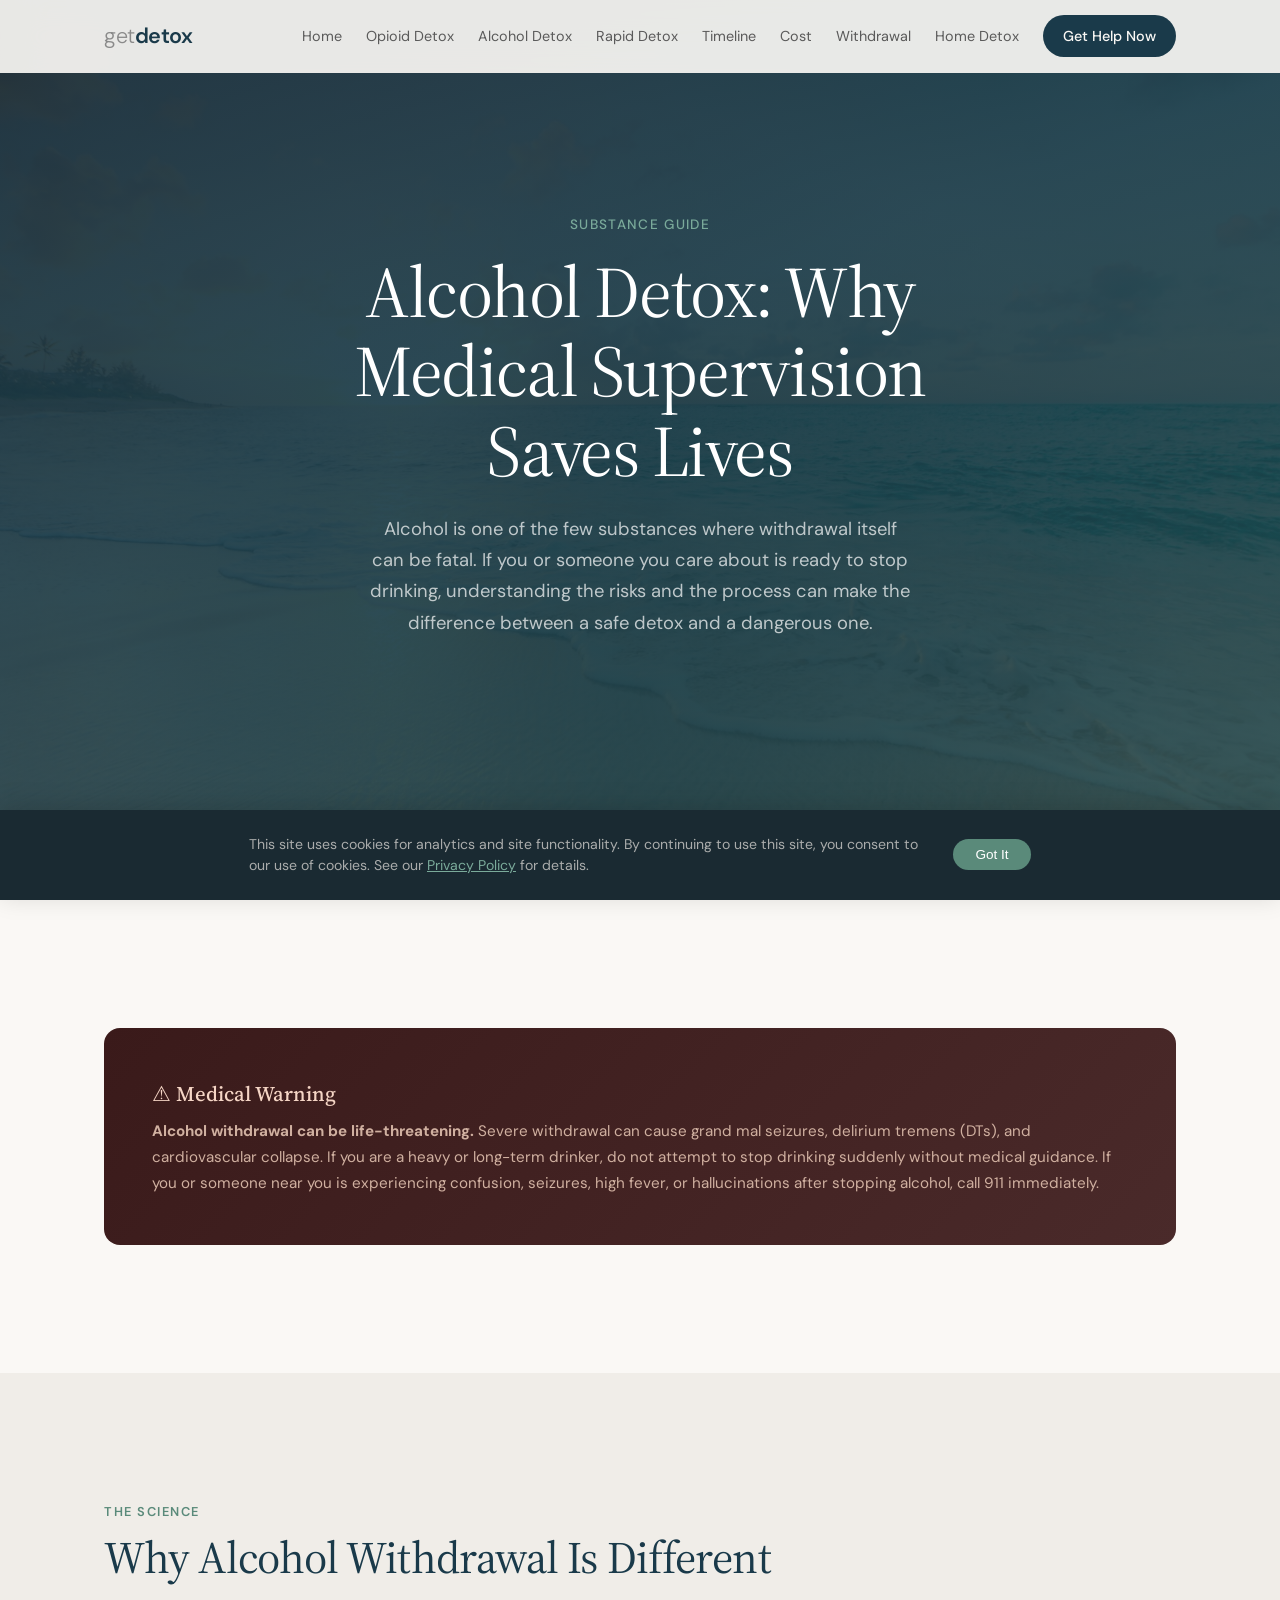
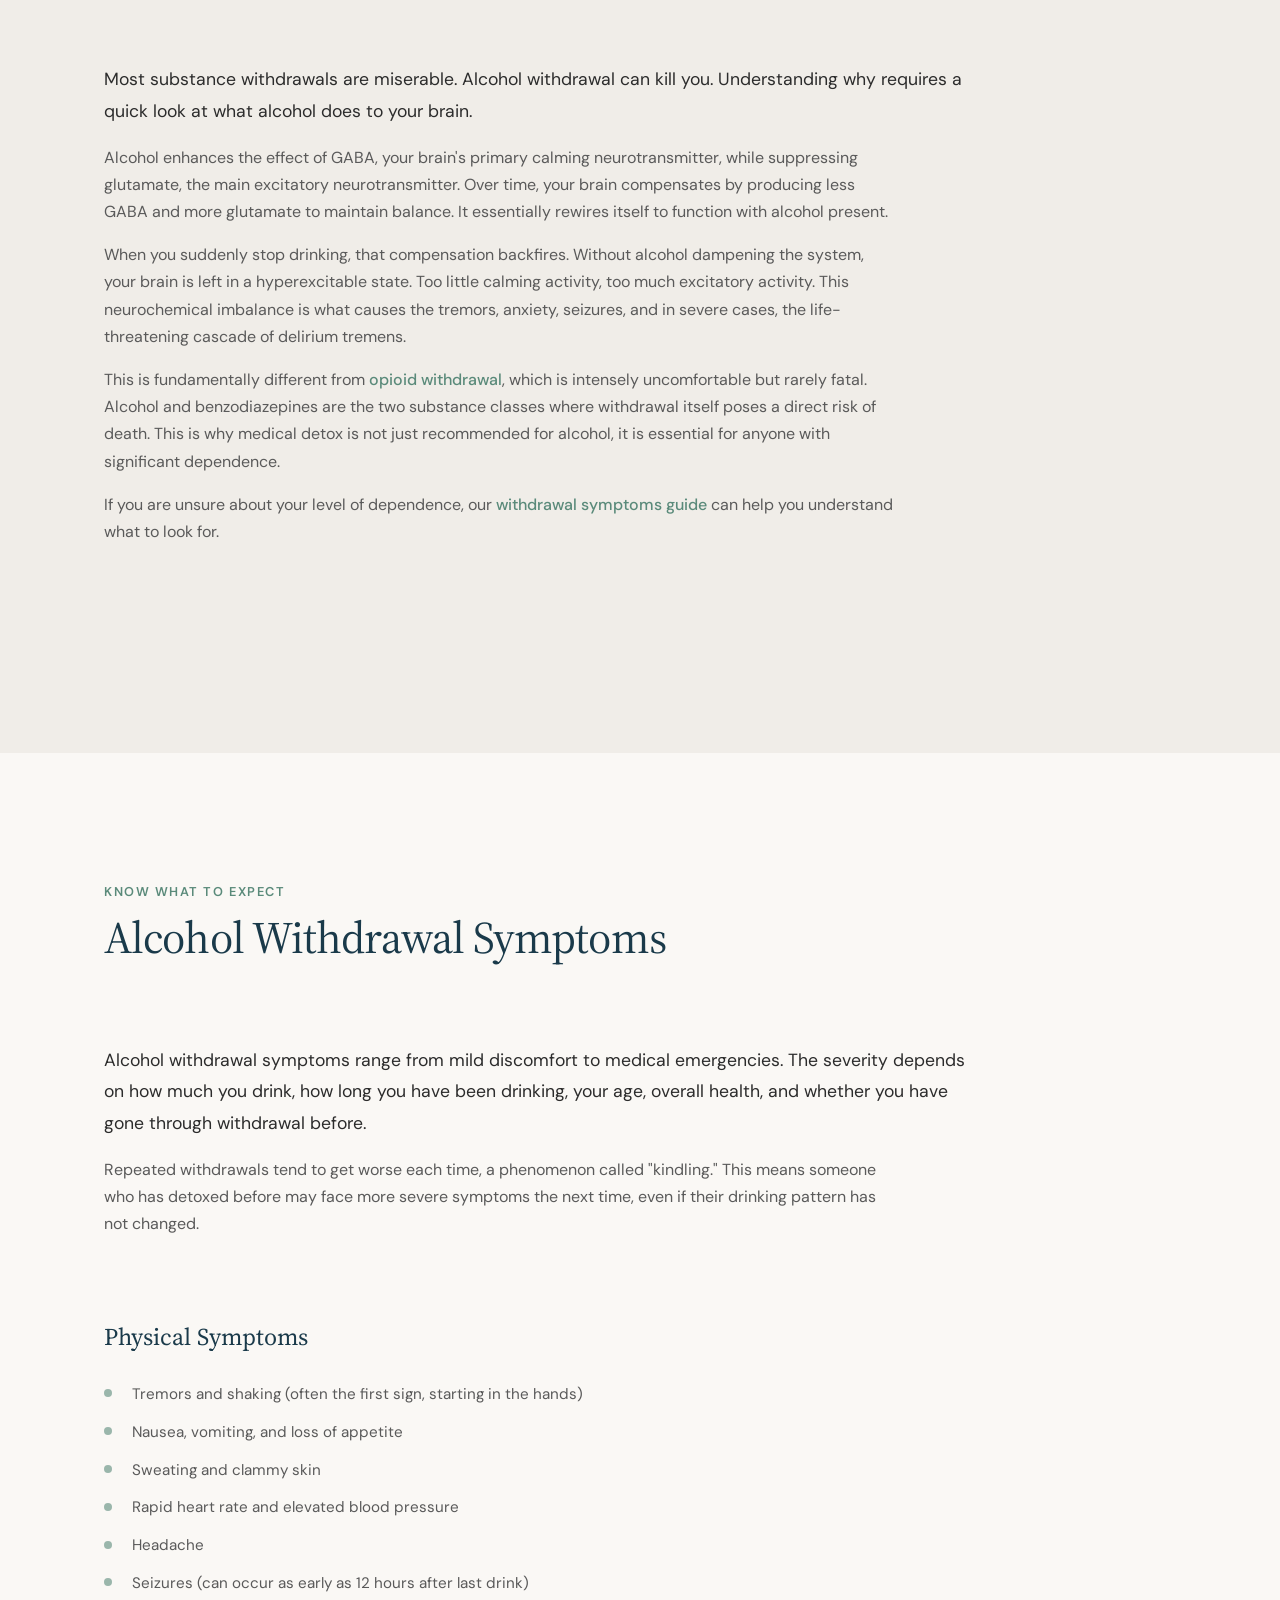
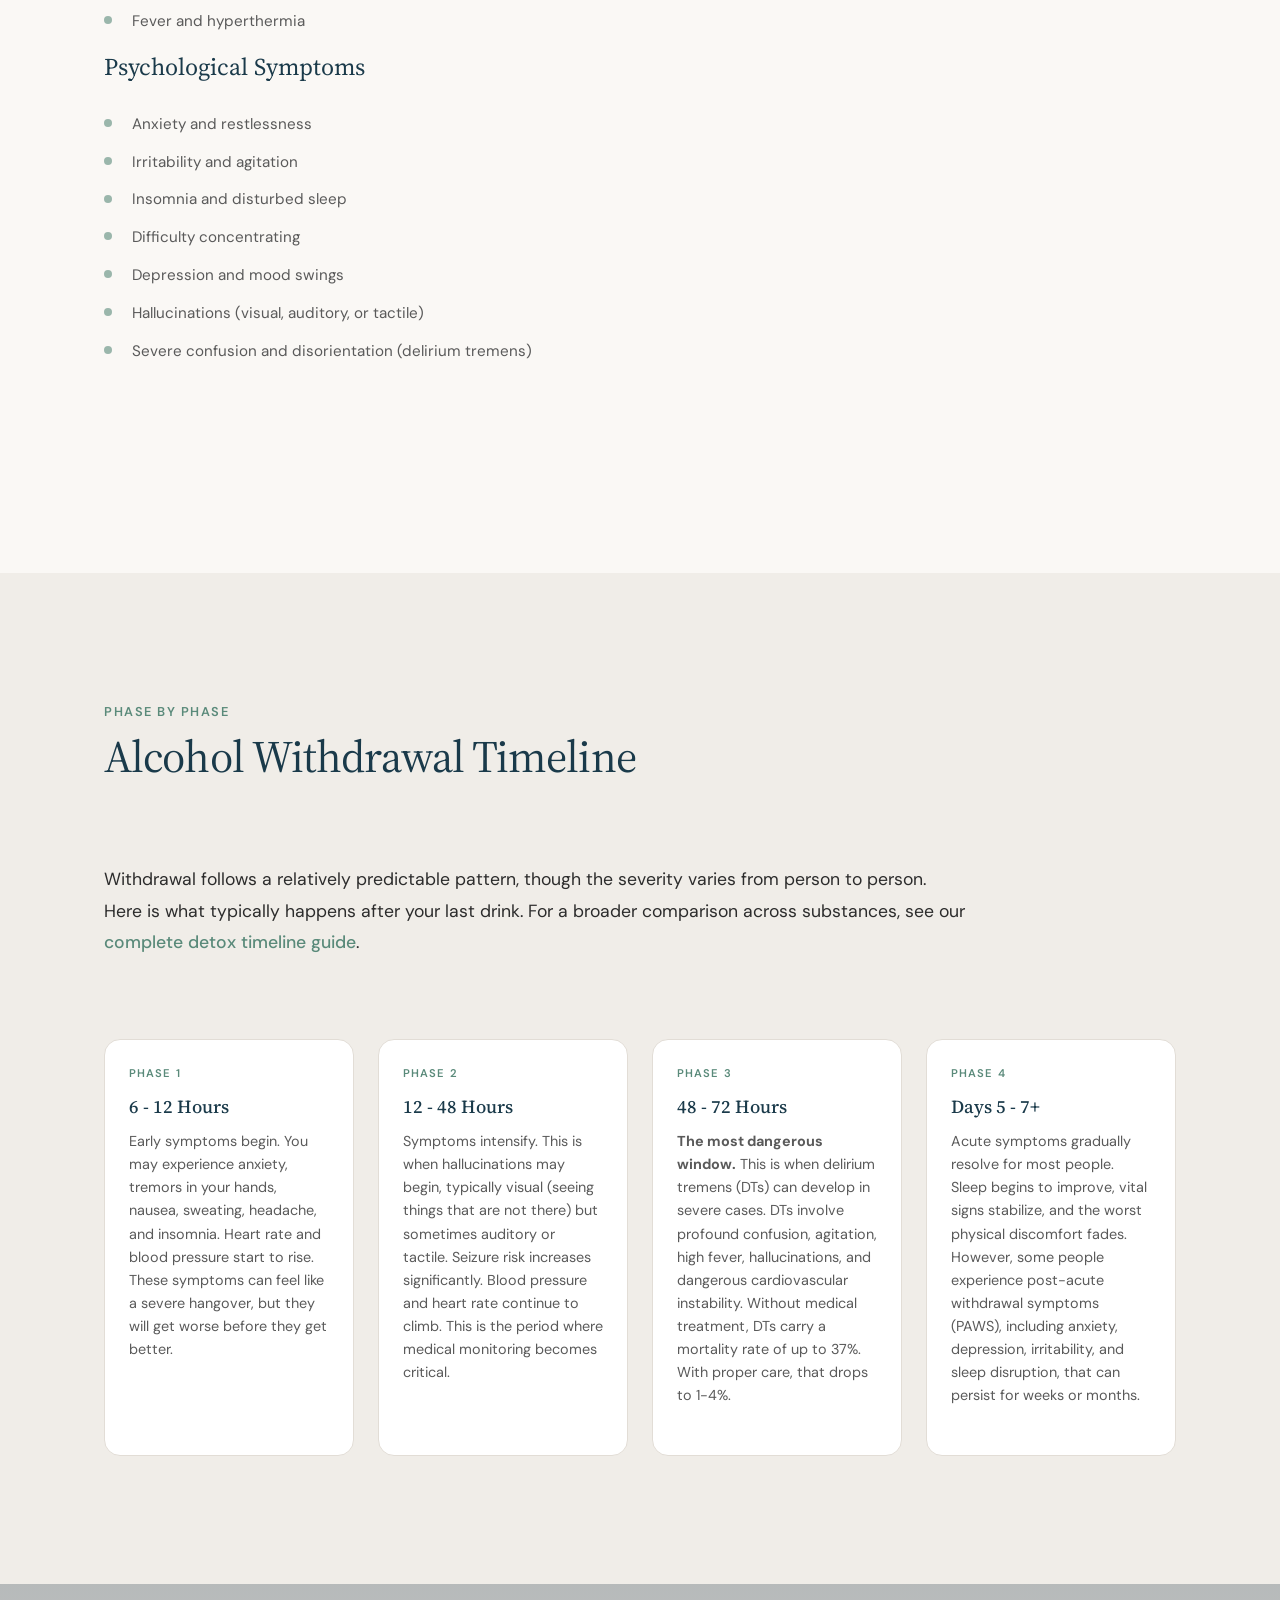
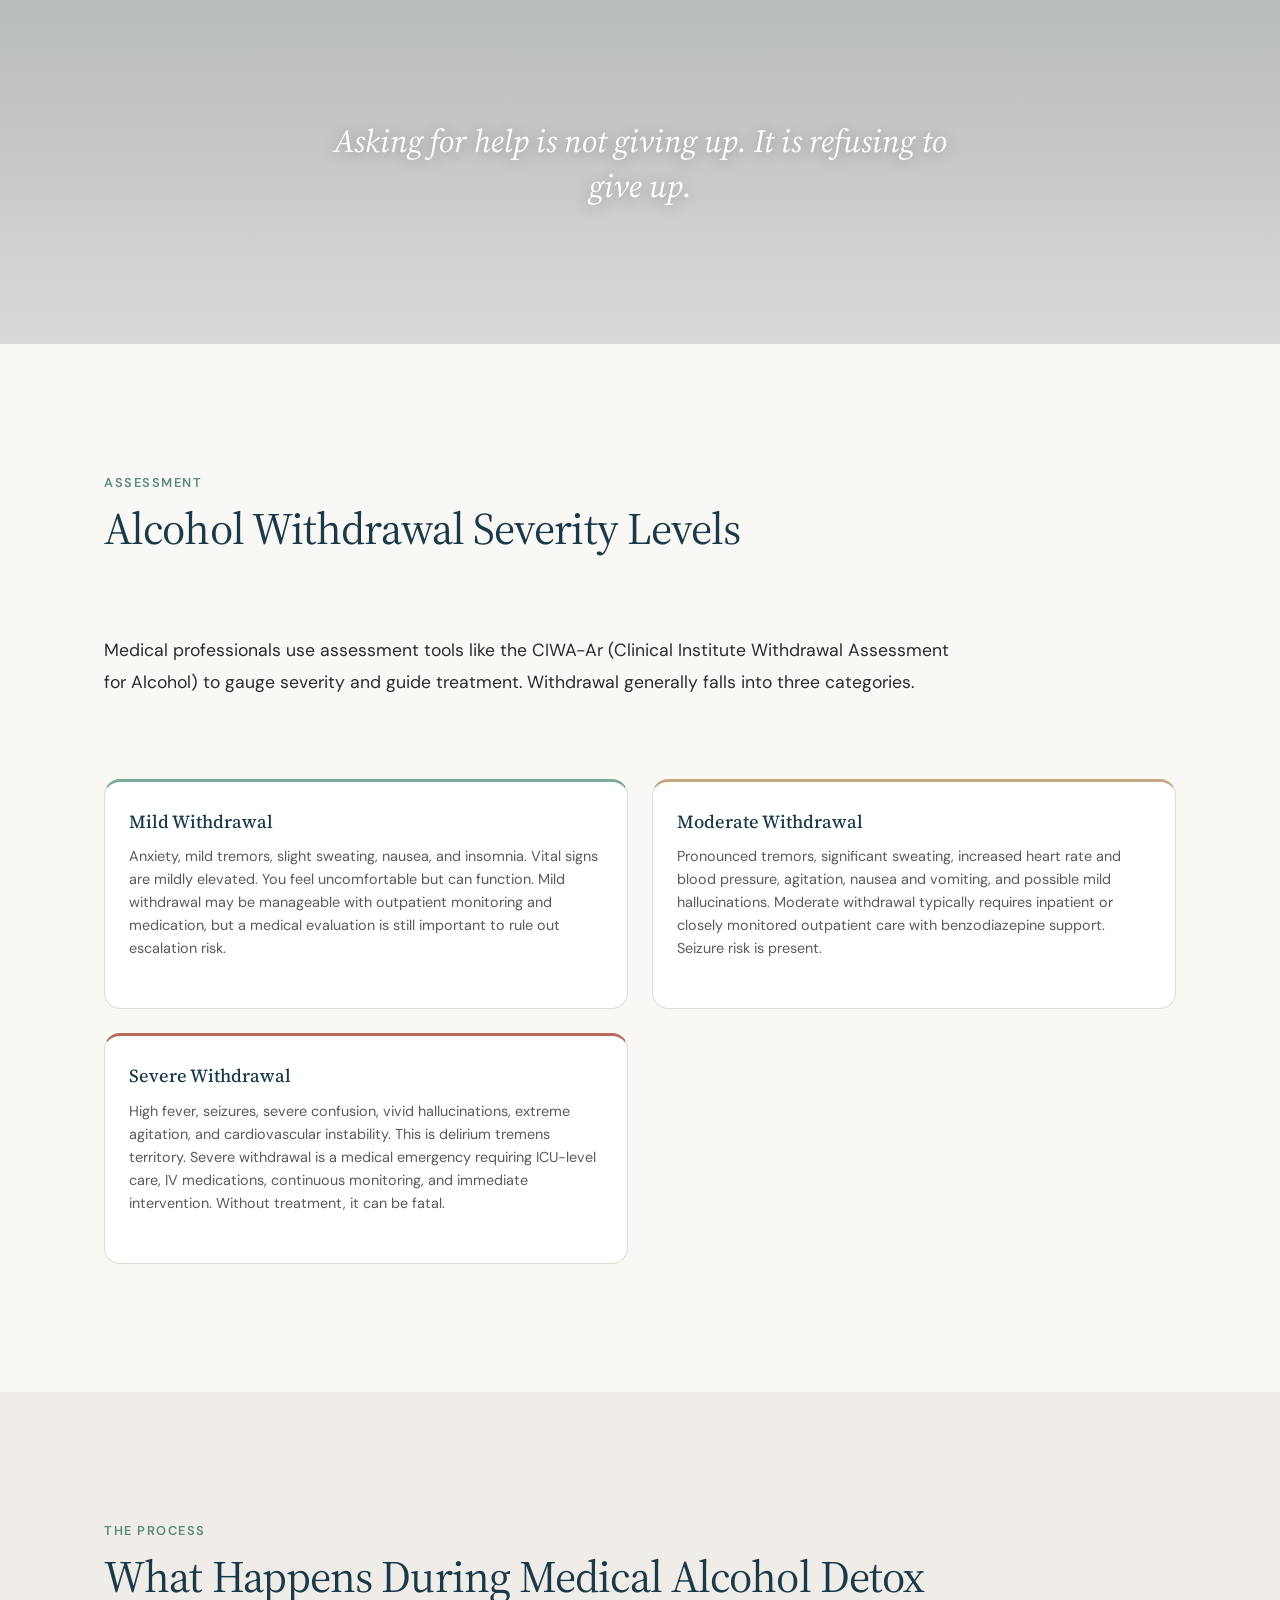
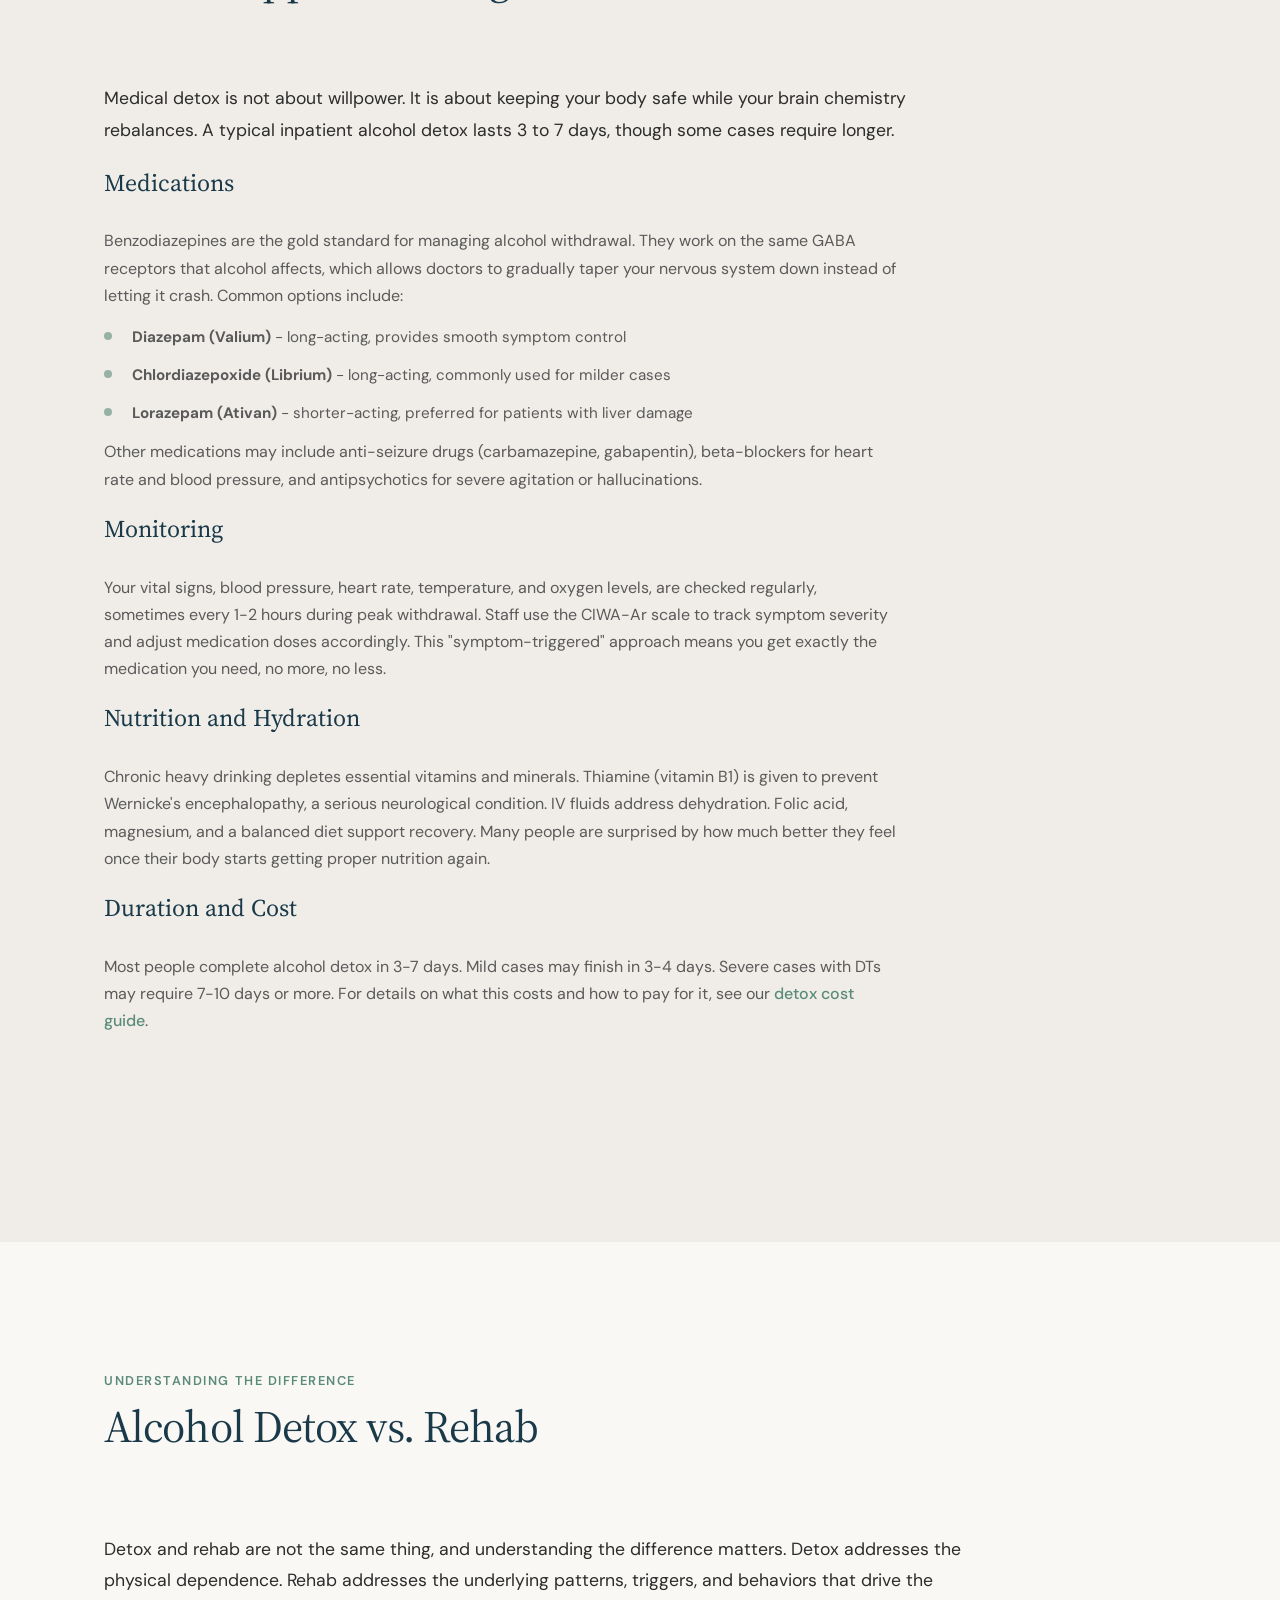
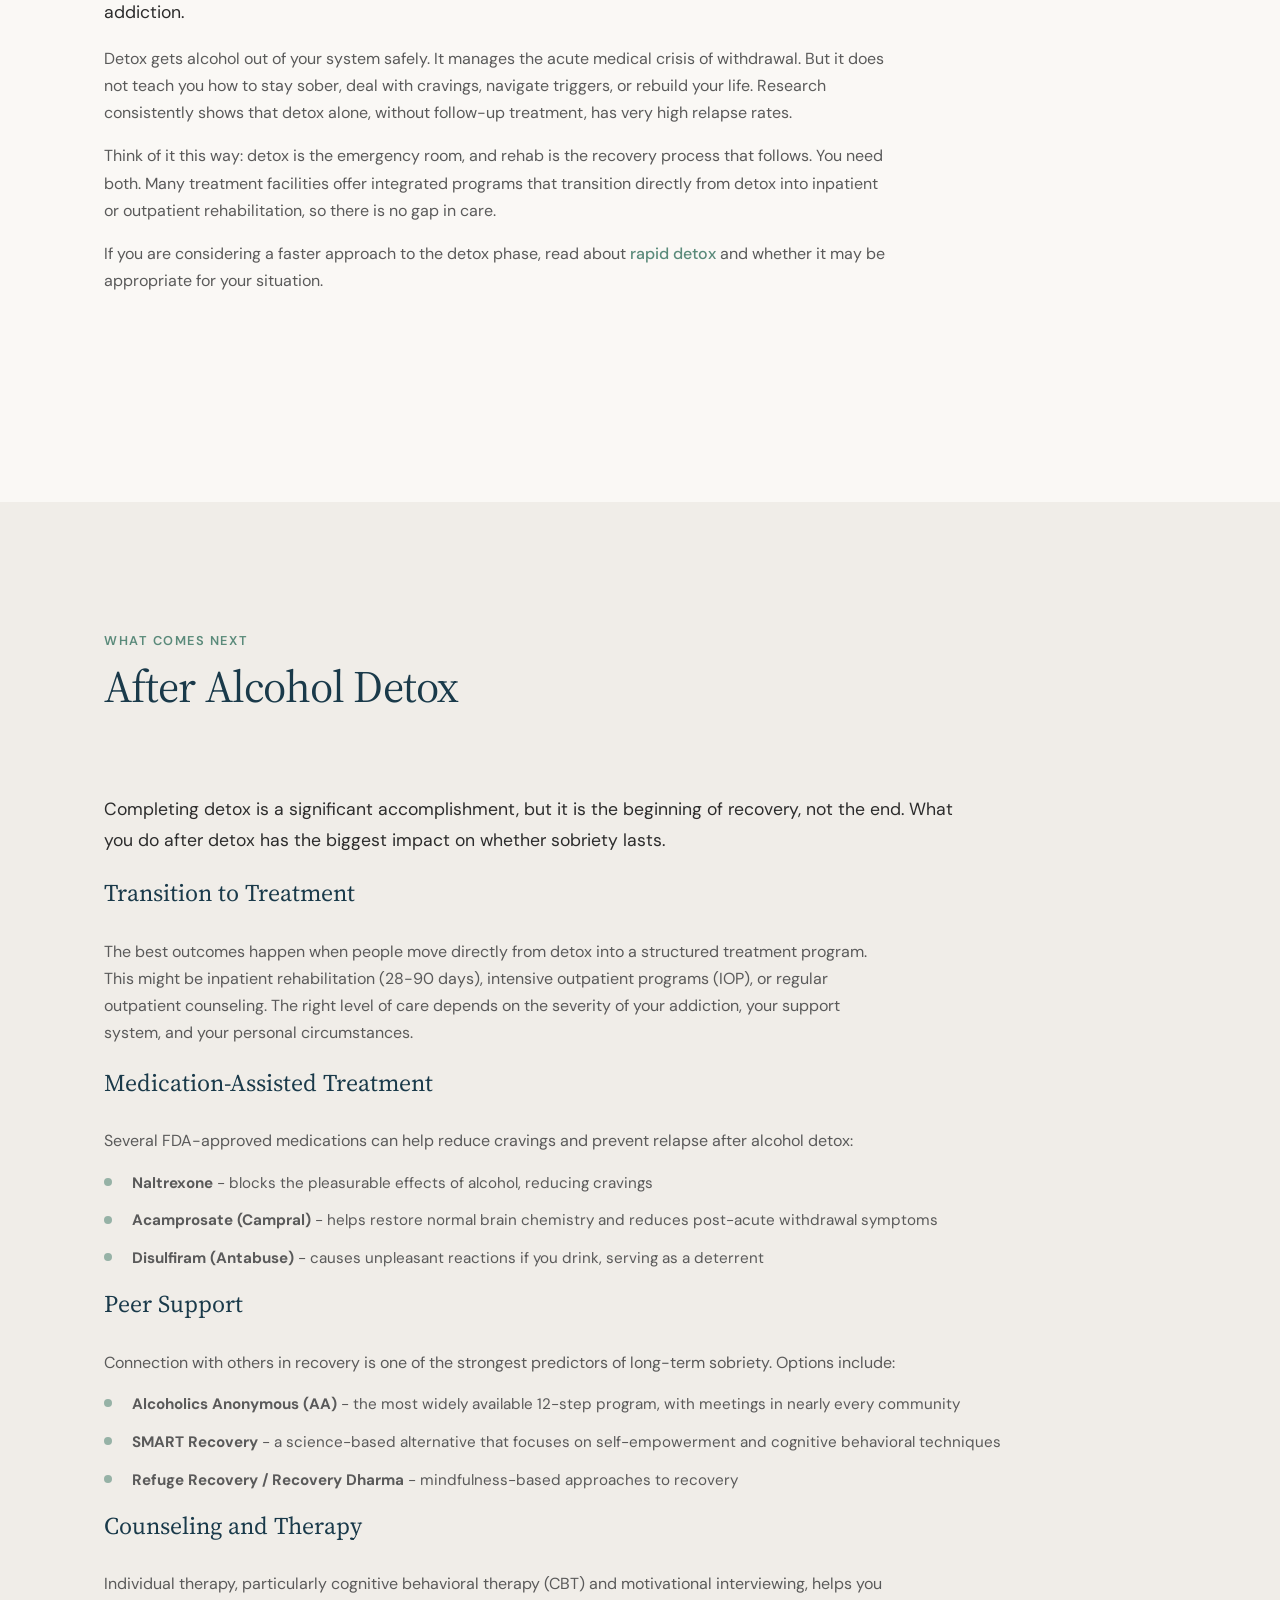
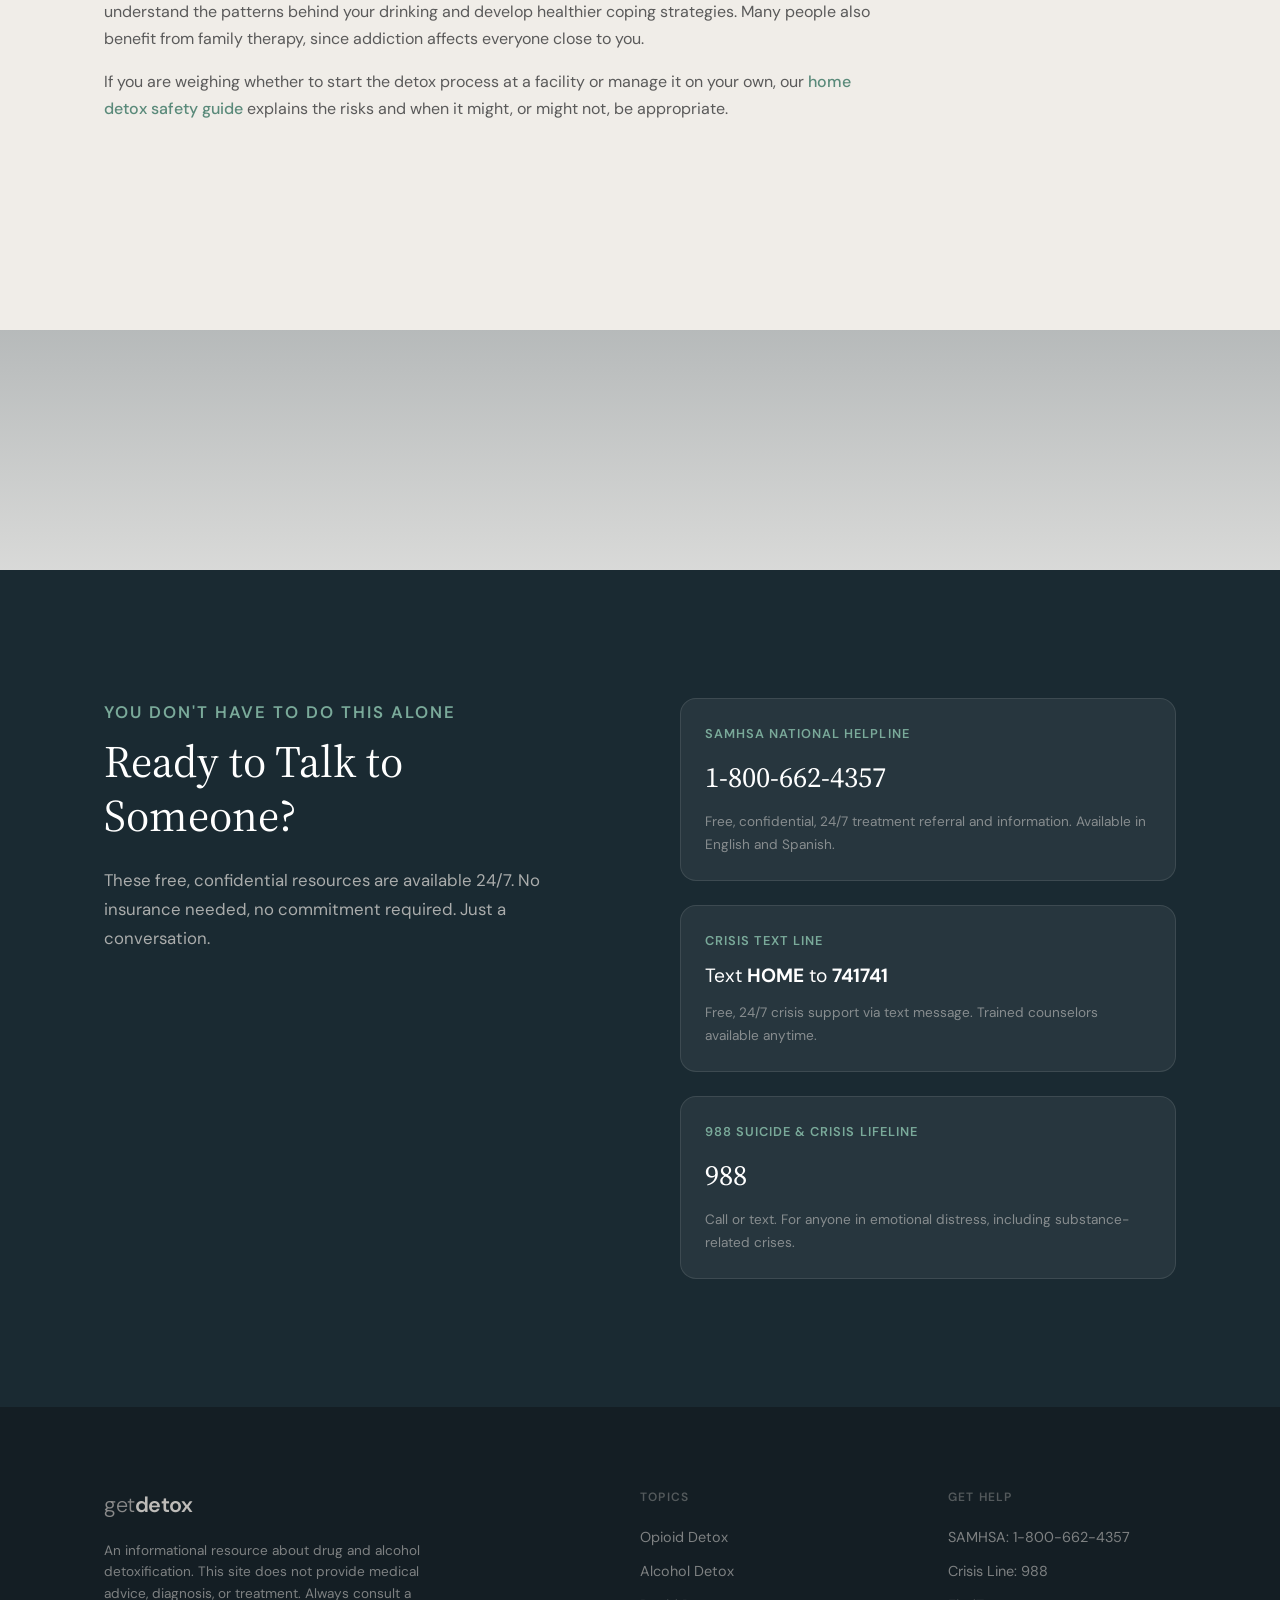
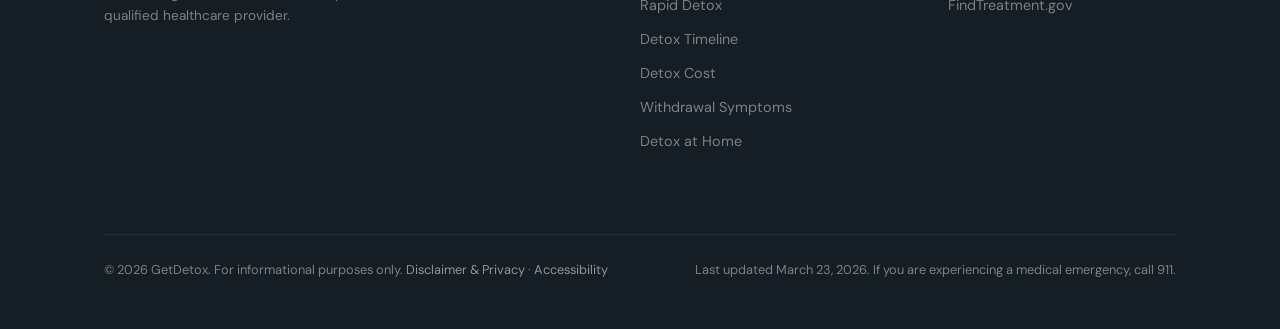
==== commit 2d91f836: "Add legal compliance updates: contact info, cookie banner, affiliate disclosure, accessibility state" ====
--- a/GetDetox/Website/alcohol-detox/index.html
+++ b/GetDetox/Website/alcohol-detox/index.html
@@ -448,8 +448,8 @@
         </div>
       </div>
       <div class="footer-bottom">
-        <p>&copy; 2026 GetDetox. For informational purposes only. <a href="/legal/" style="color: rgba(232, 228, 223, 0.6);">Disclaimer &amp; Privacy</a></p>
-        <p>If you are experiencing a medical emergency, call 911.</p>
+        <p>&copy; 2026 GetDetox. For informational purposes only. <a href="/legal/" style="color: rgba(232, 228, 223, 0.6);">Disclaimer &amp; Privacy</a> &middot; <a href="/legal/#s12" style="color: rgba(232, 228, 223, 0.6);">Accessibility</a></p>
+        <p>Last updated March 23, 2026. If you are experiencing a medical emergency, call 911.</p>
       </div>
     </div>
   </footer>
--- a/GetDetox/Website/styles.css
+++ b/GetDetox/Website/styles.css
@@ -952,6 +952,68 @@
   color: var(--color-accent-light);
 }
 
+/* ---- Cookie Banner ---- */
+
+.cookie-banner {
+  position: fixed;
+  bottom: 0;
+  left: 0;
+  right: 0;
+  z-index: 200;
+  background: var(--color-dark-bg);
+  color: var(--color-dark-text);
+  padding: var(--space-md) var(--space-lg);
+  display: flex;
+  align-items: center;
+  justify-content: center;
+  gap: var(--space-md);
+  font-size: 0.88rem;
+  line-height: 1.5;
+  box-shadow: 0 -4px 24px rgba(0, 0, 0, 0.15);
+  transform: translateY(100%);
+  transition: transform 0.4s ease;
+}
+
+.cookie-banner.visible {
+  transform: translateY(0);
+}
+
+.cookie-banner p {
+  max-width: 680px;
+  color: rgba(232, 228, 223, 0.7);
+}
+
+.cookie-banner a {
+  color: var(--color-accent-light);
+  text-decoration: underline;
+}
+
+.cookie-banner button {
+  background: var(--color-accent);
+  color: #ffffff;
+  border: none;
+  padding: 0.5rem 1.4rem;
+  border-radius: 100px;
+  font-size: 0.85rem;
+  font-weight: 500;
+  cursor: pointer;
+  white-space: nowrap;
+  transition: background var(--transition);
+}
+
+.cookie-banner button:hover {
+  background: var(--color-accent-light);
+}
+
+@media (max-width: 680px) {
+  .cookie-banner {
+    flex-direction: column;
+    gap: var(--space-sm);
+    padding: var(--space-md);
+    text-align: center;
+  }
+}
+
 /* ---- Animations ---- */
 
 .fade-up {
